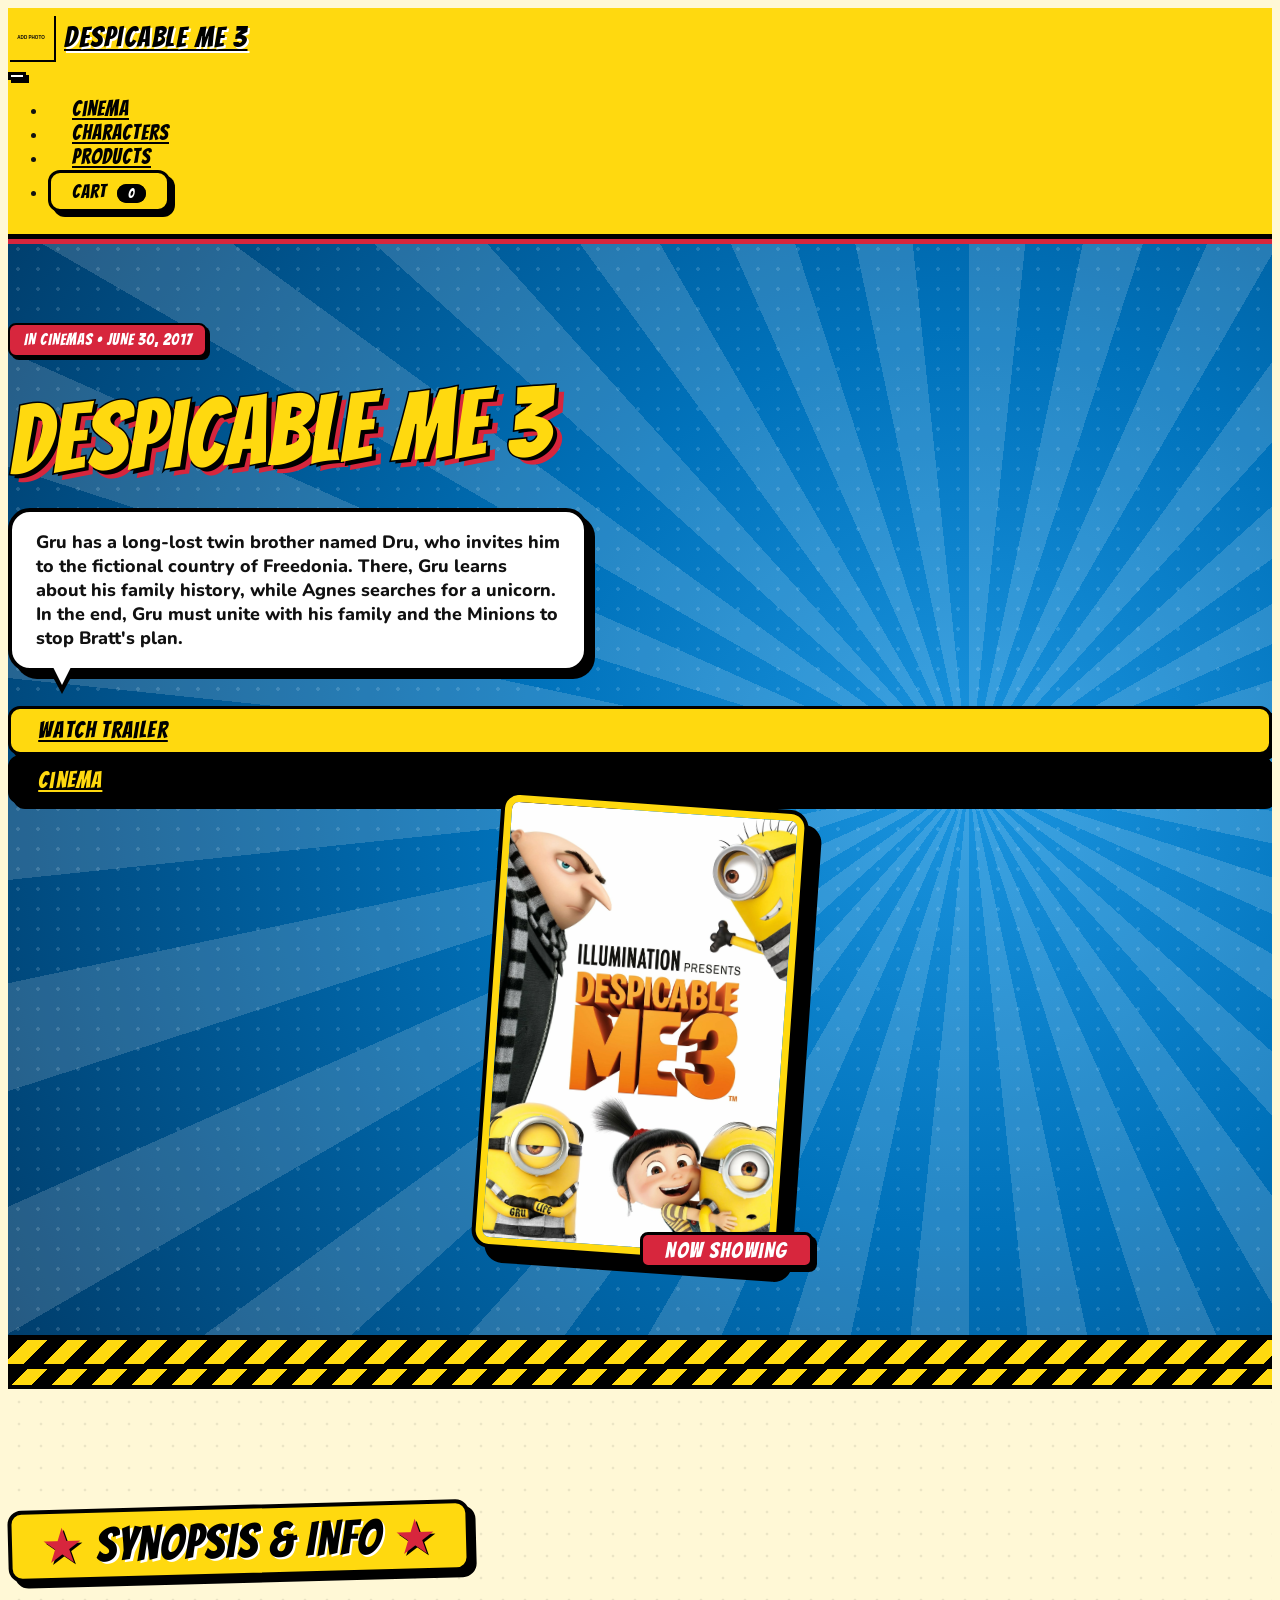
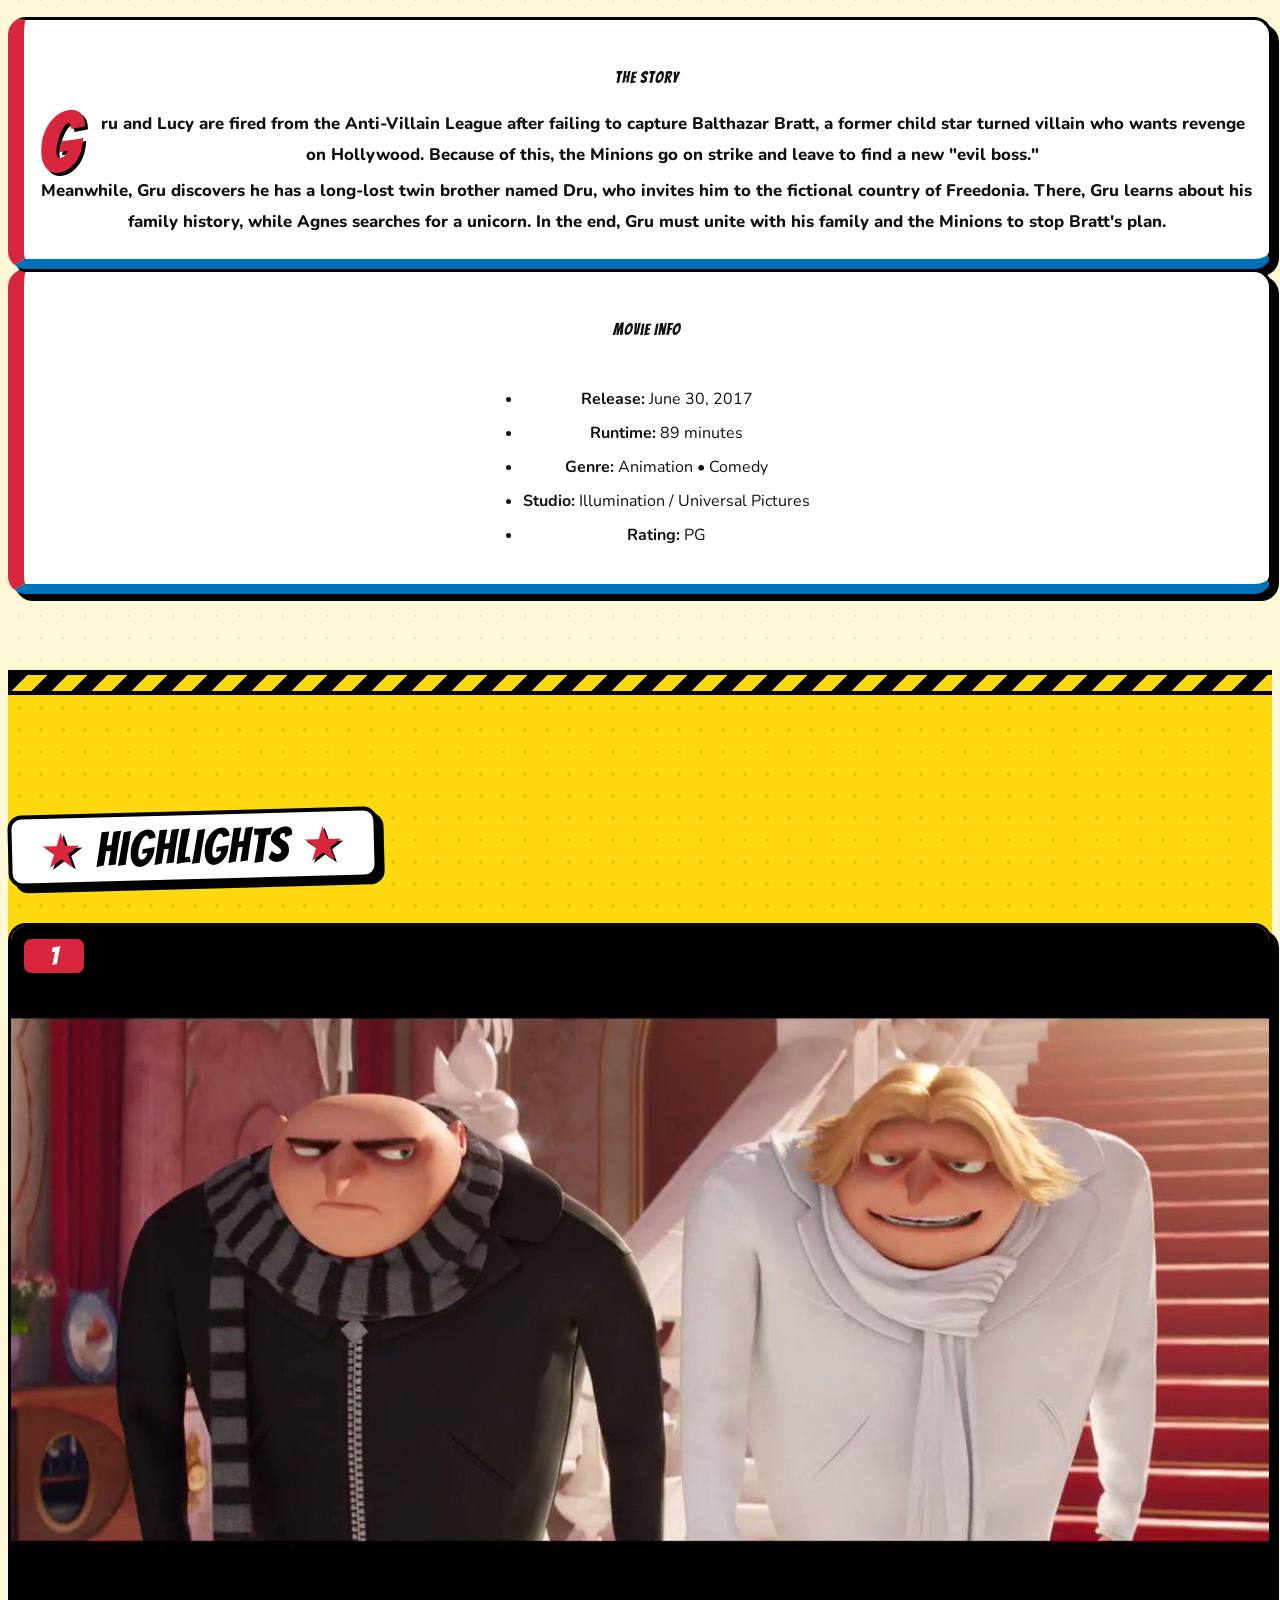
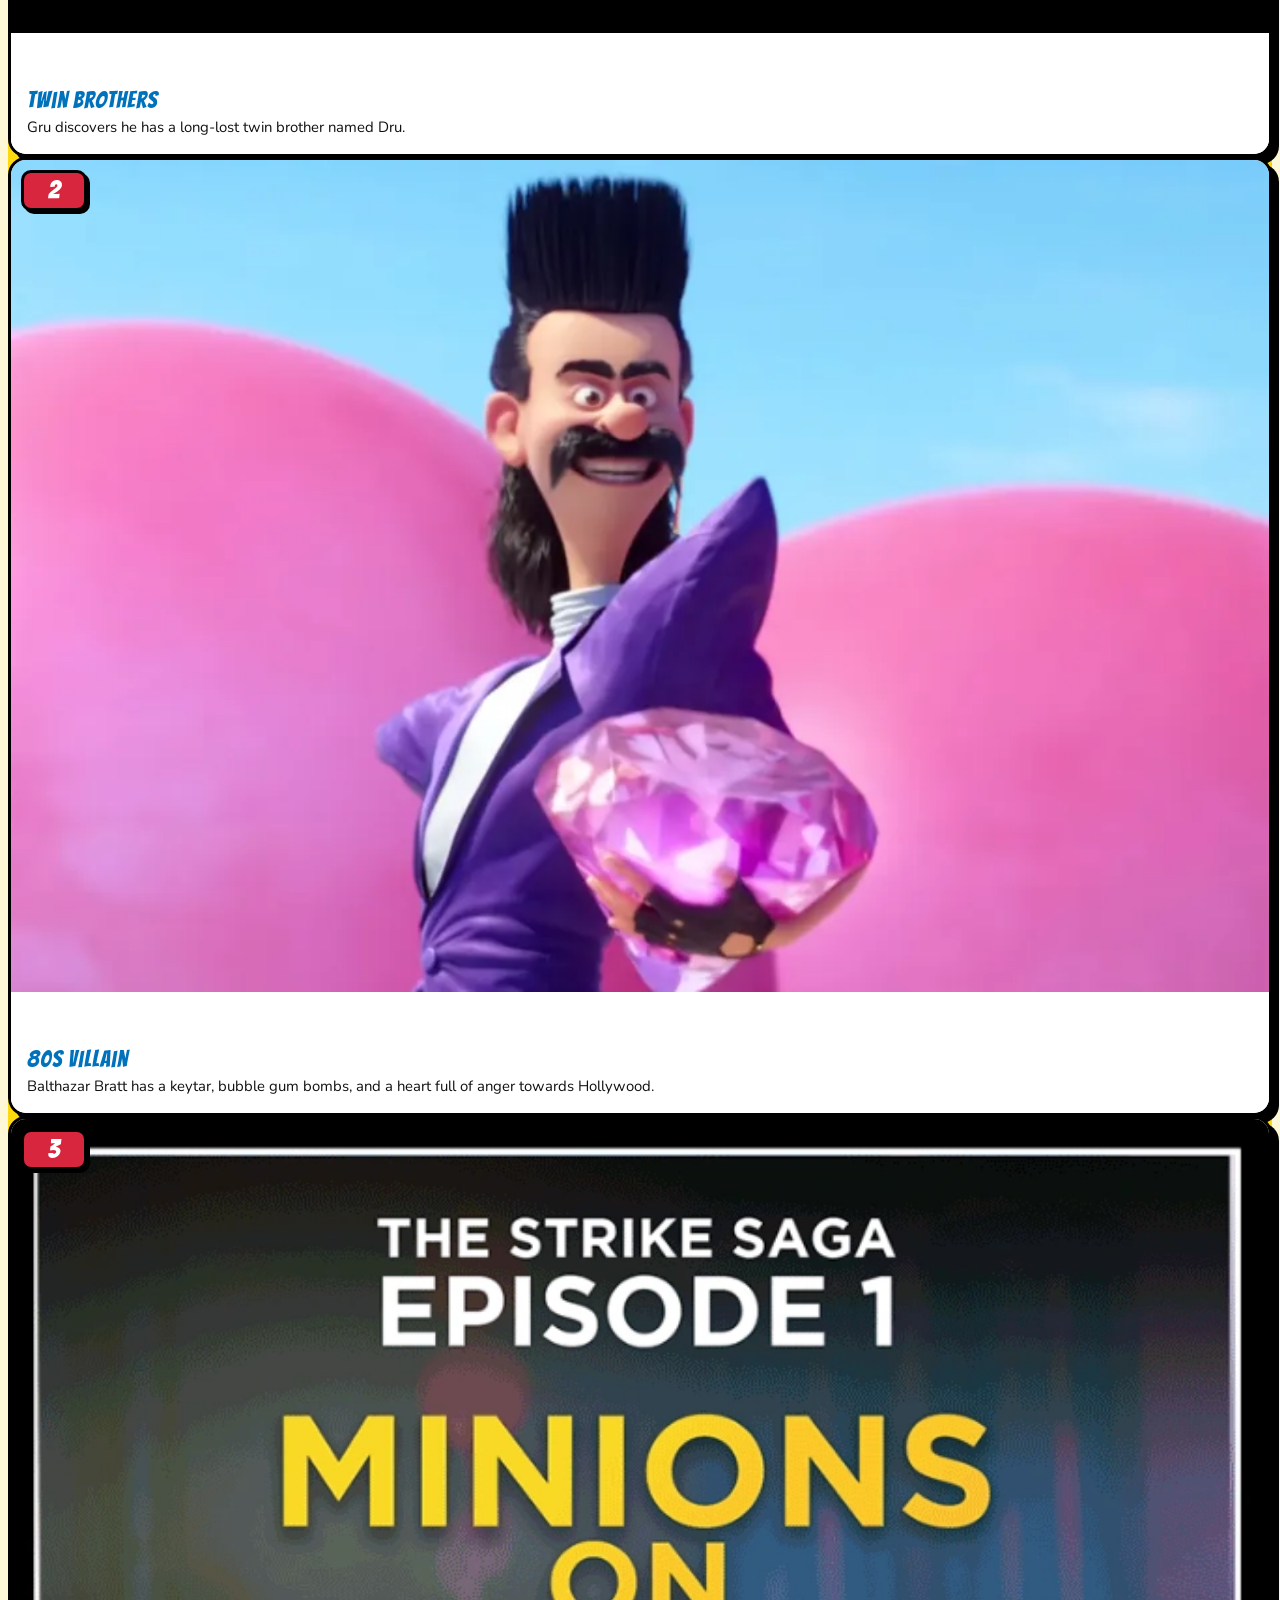
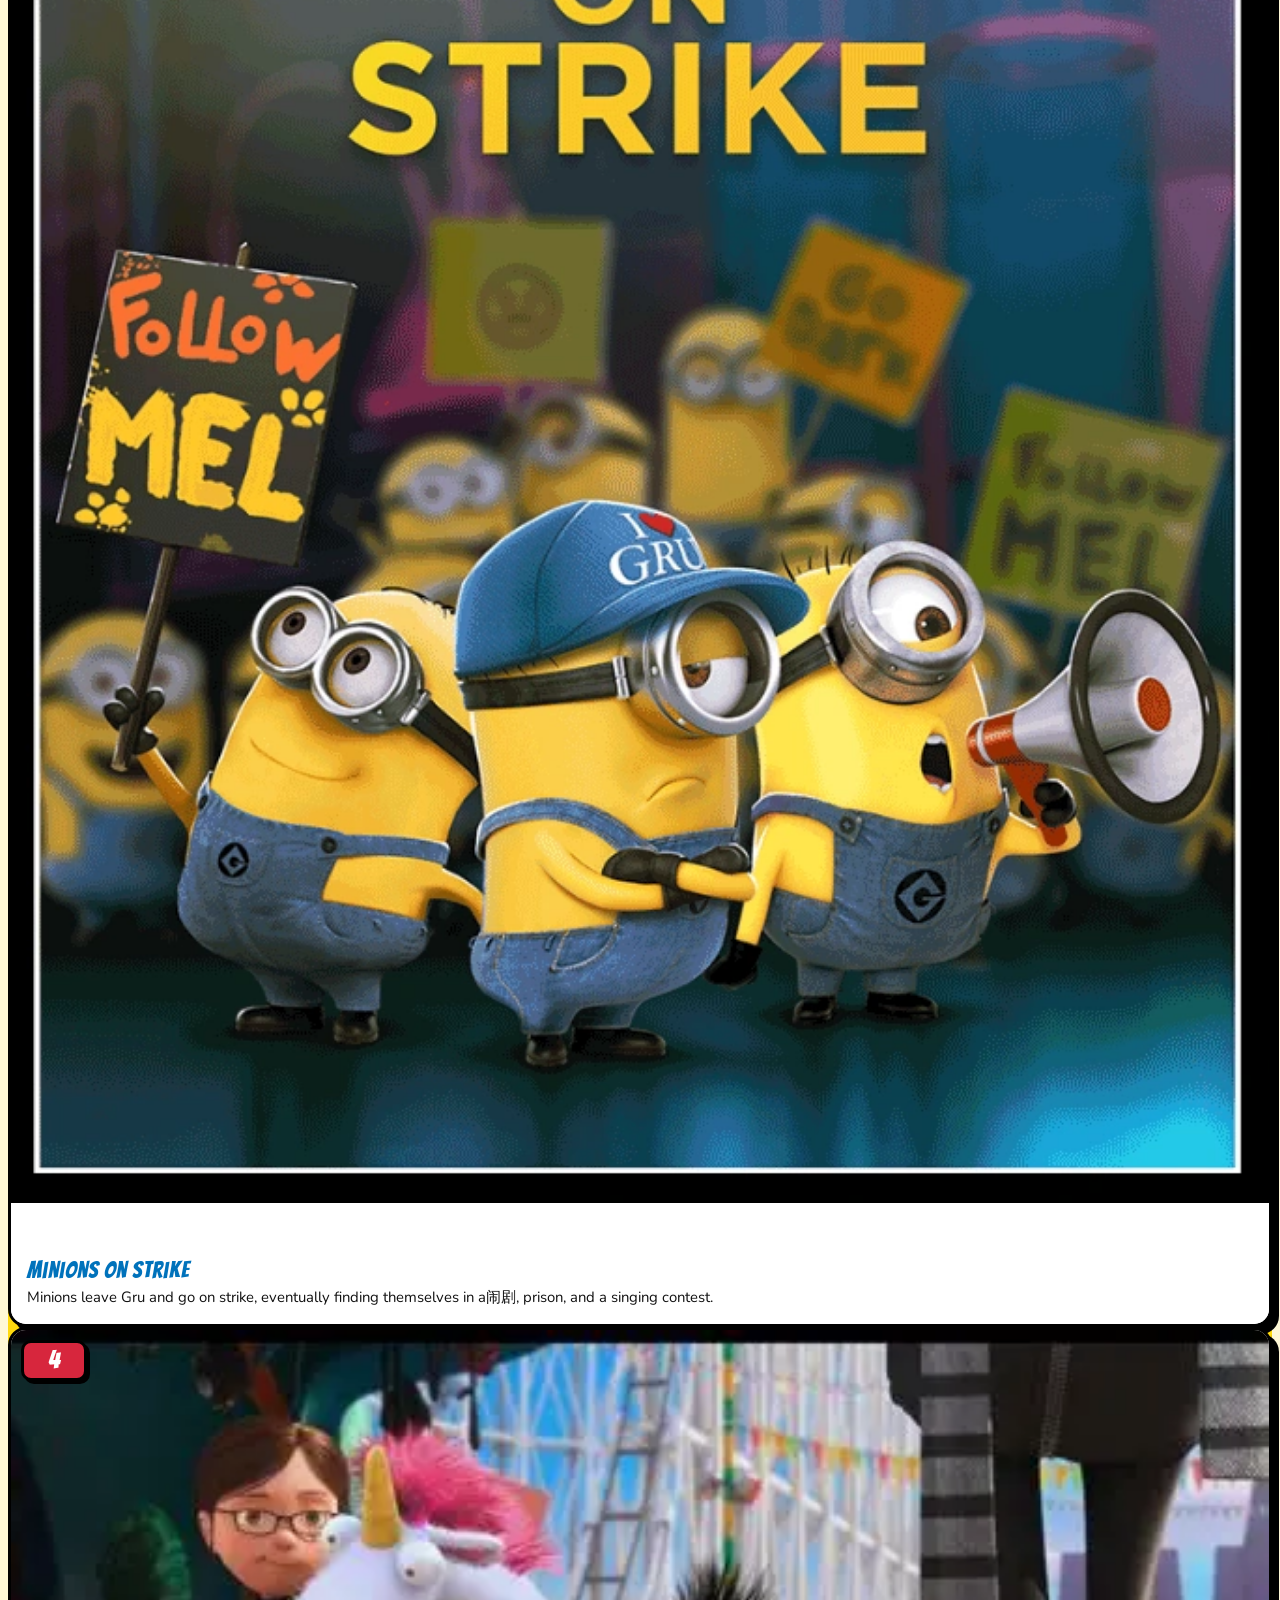
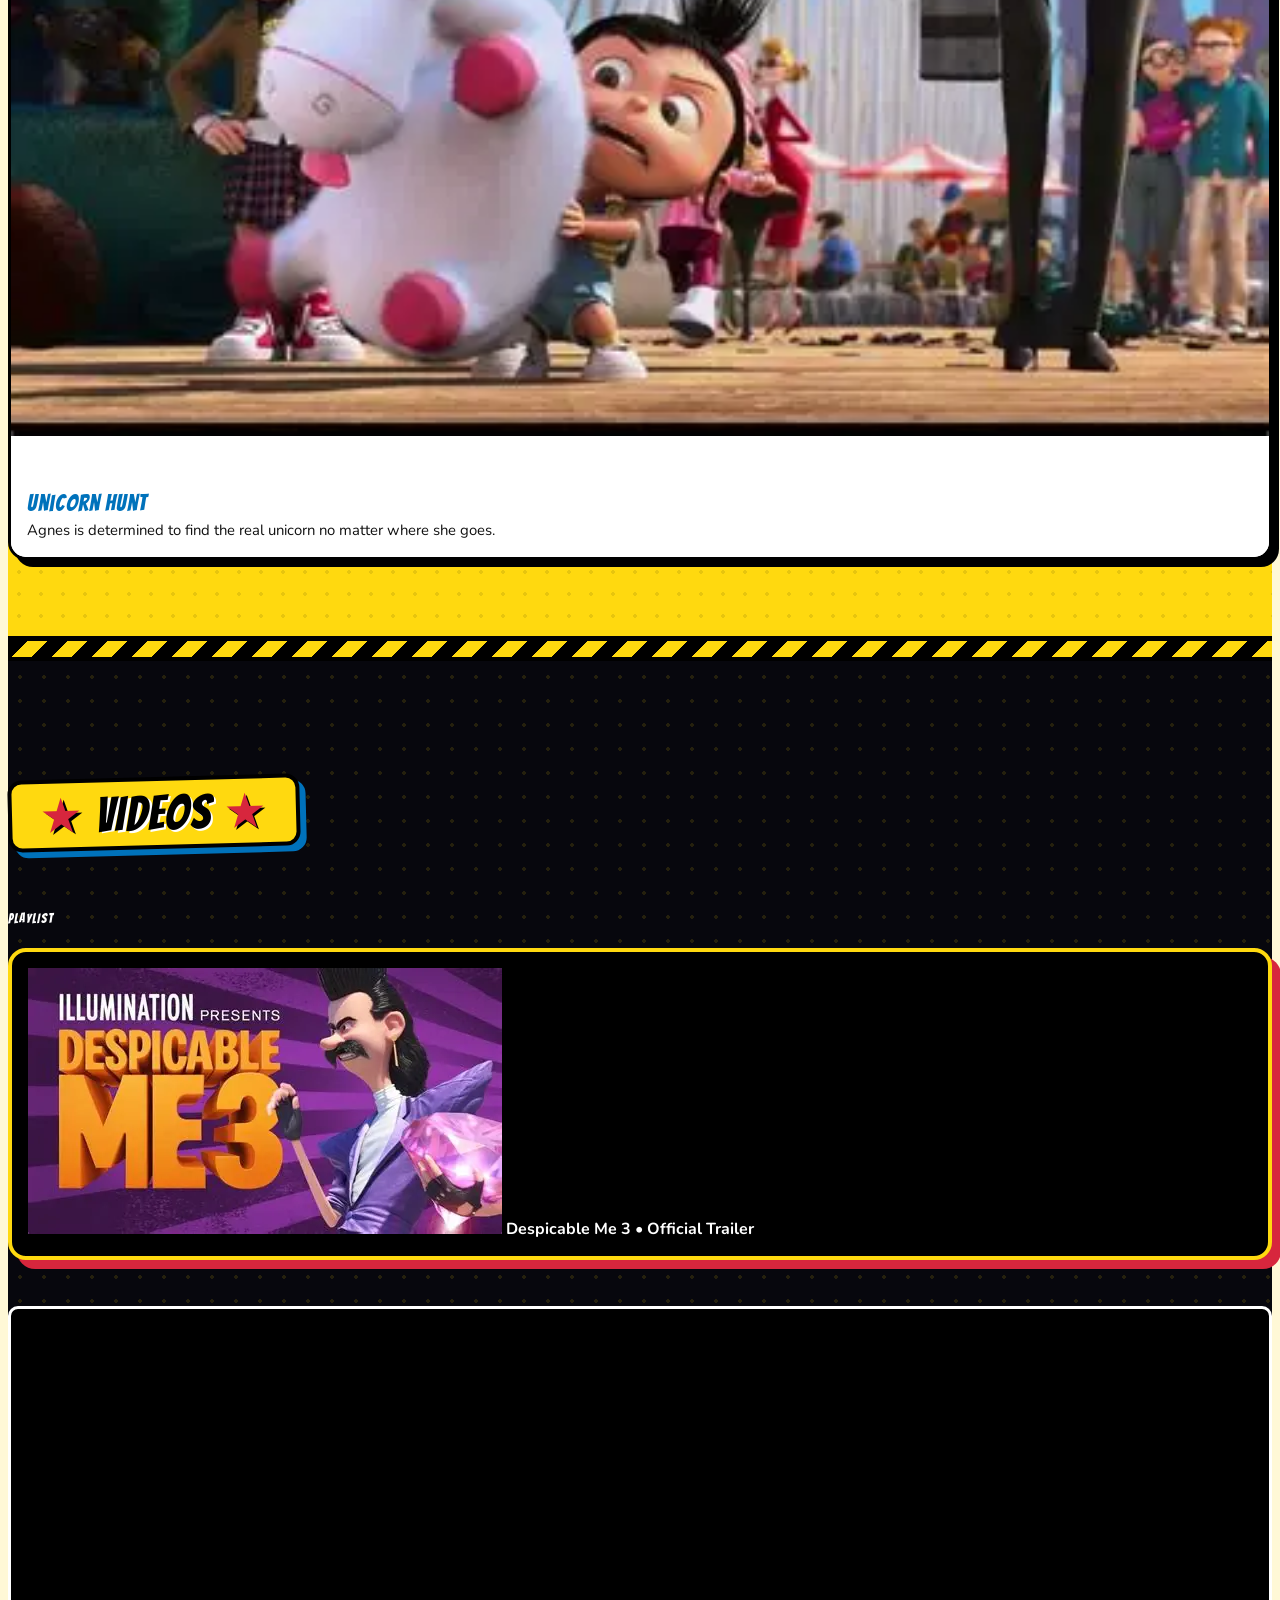
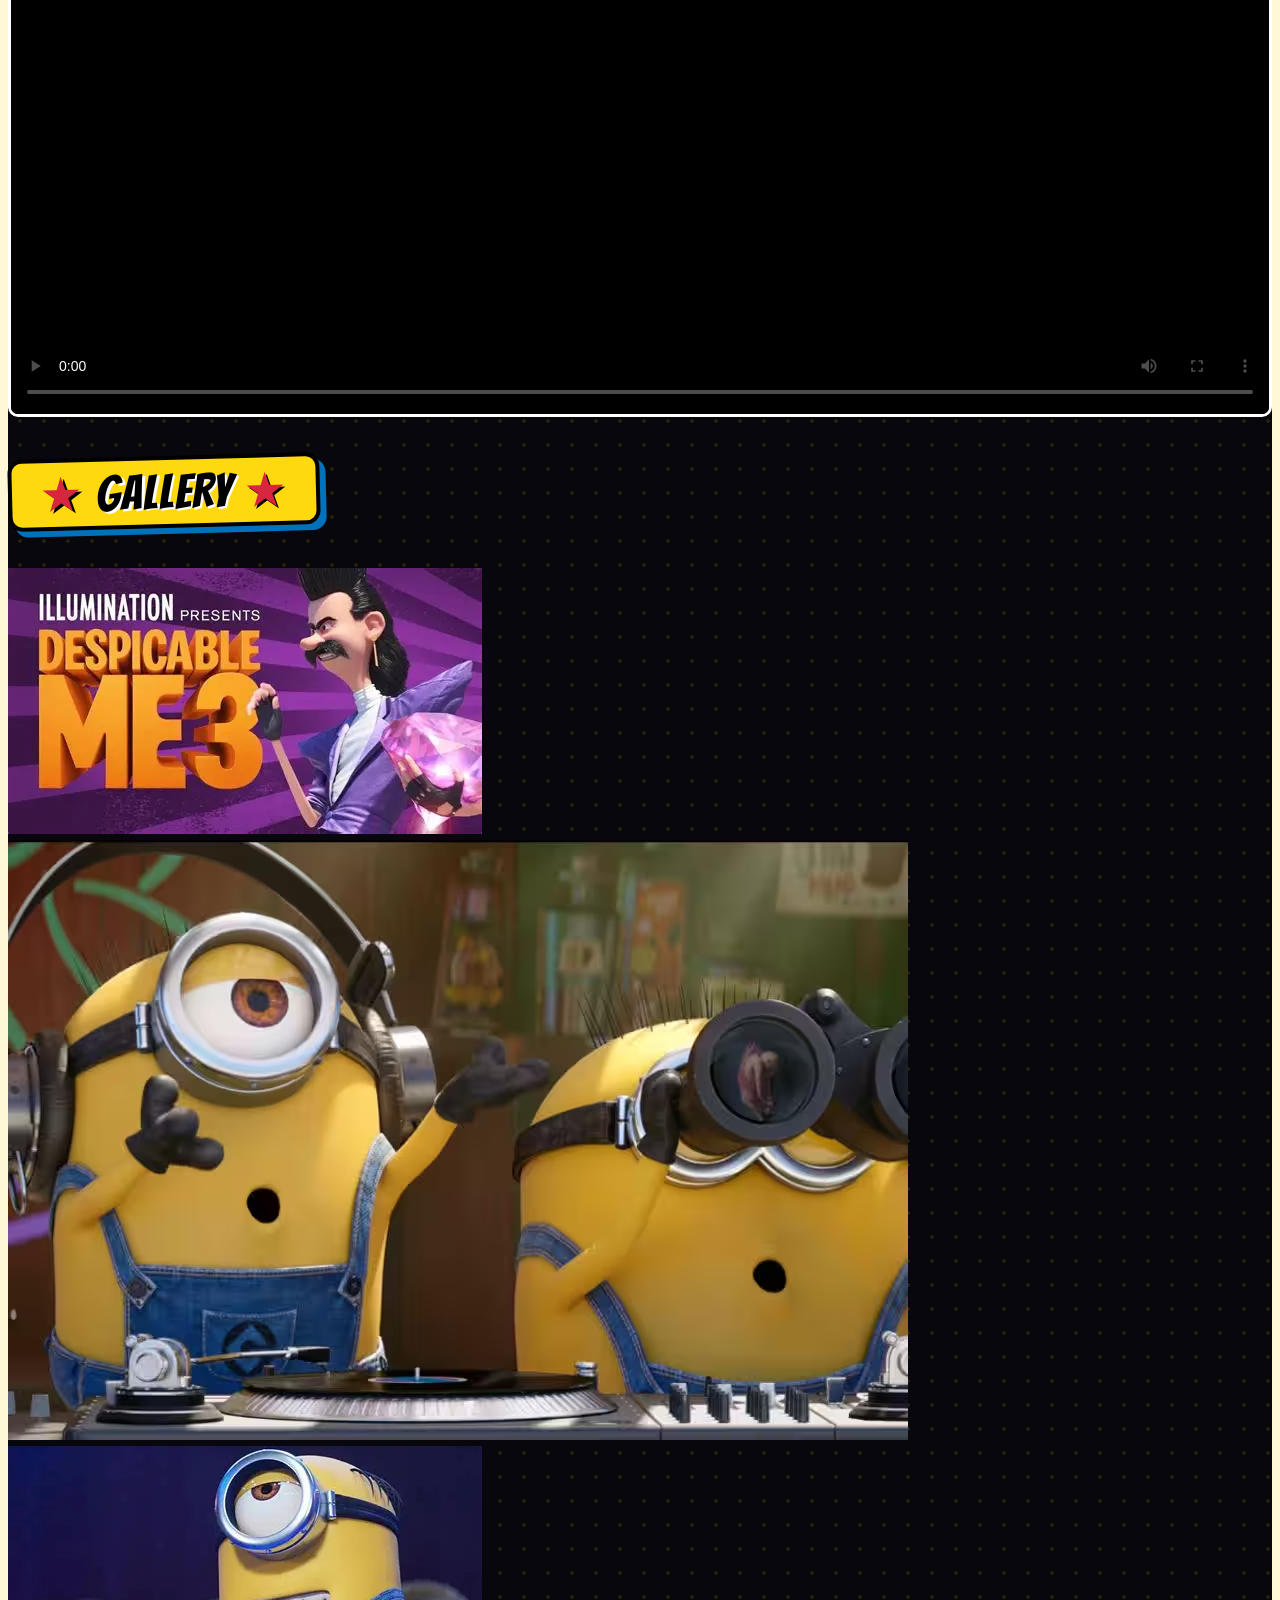
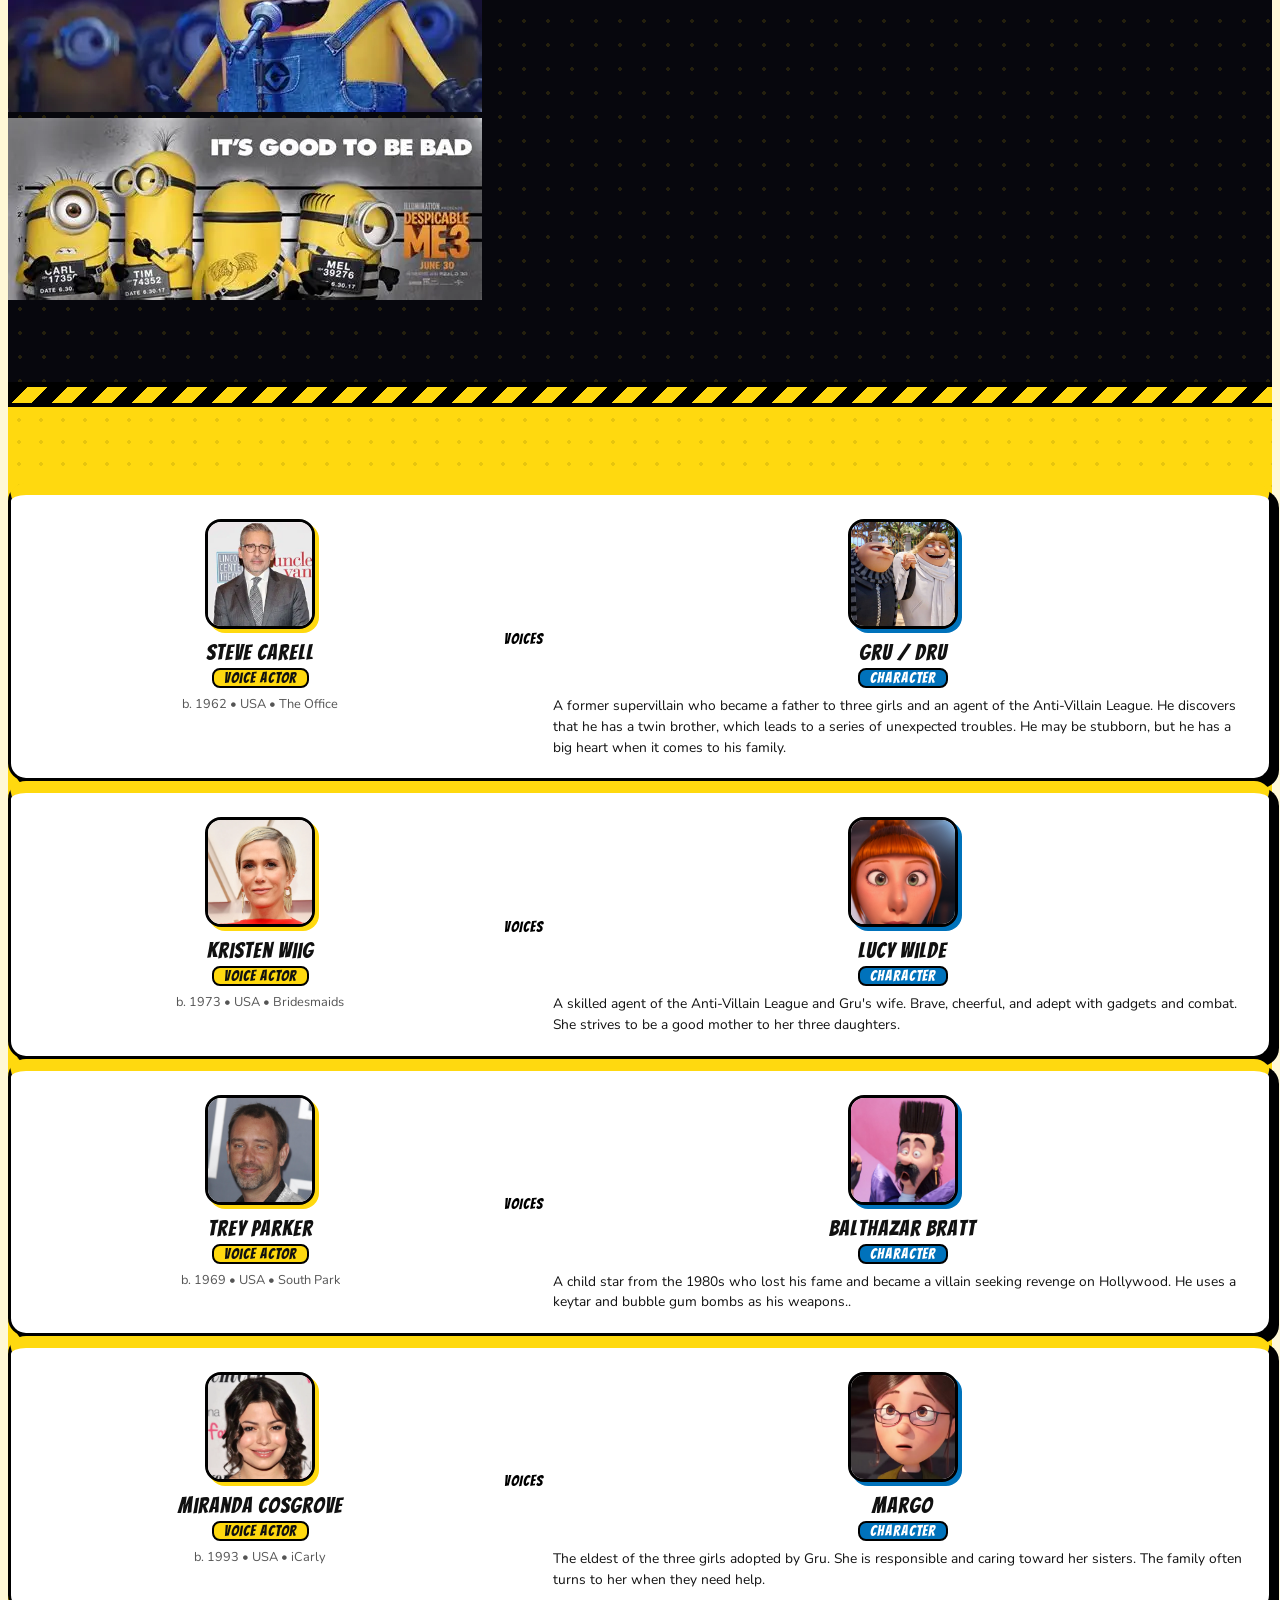
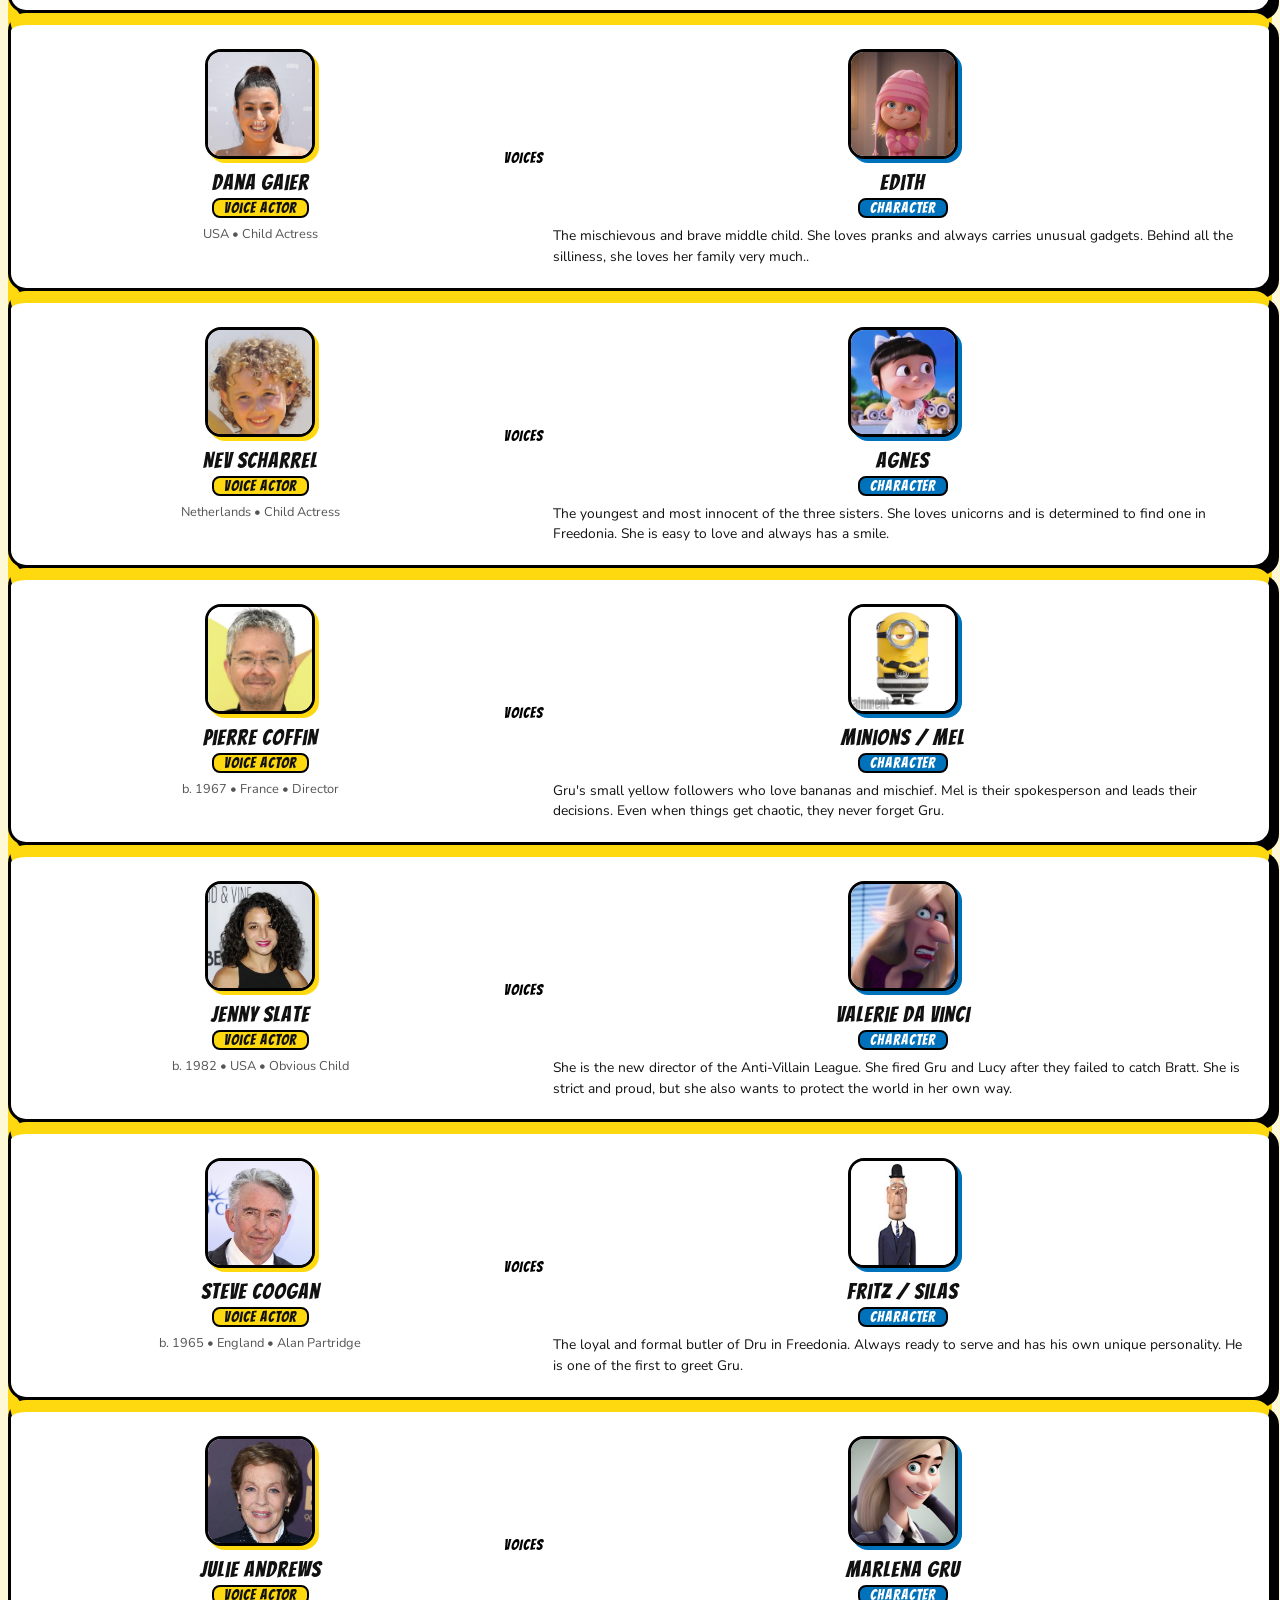
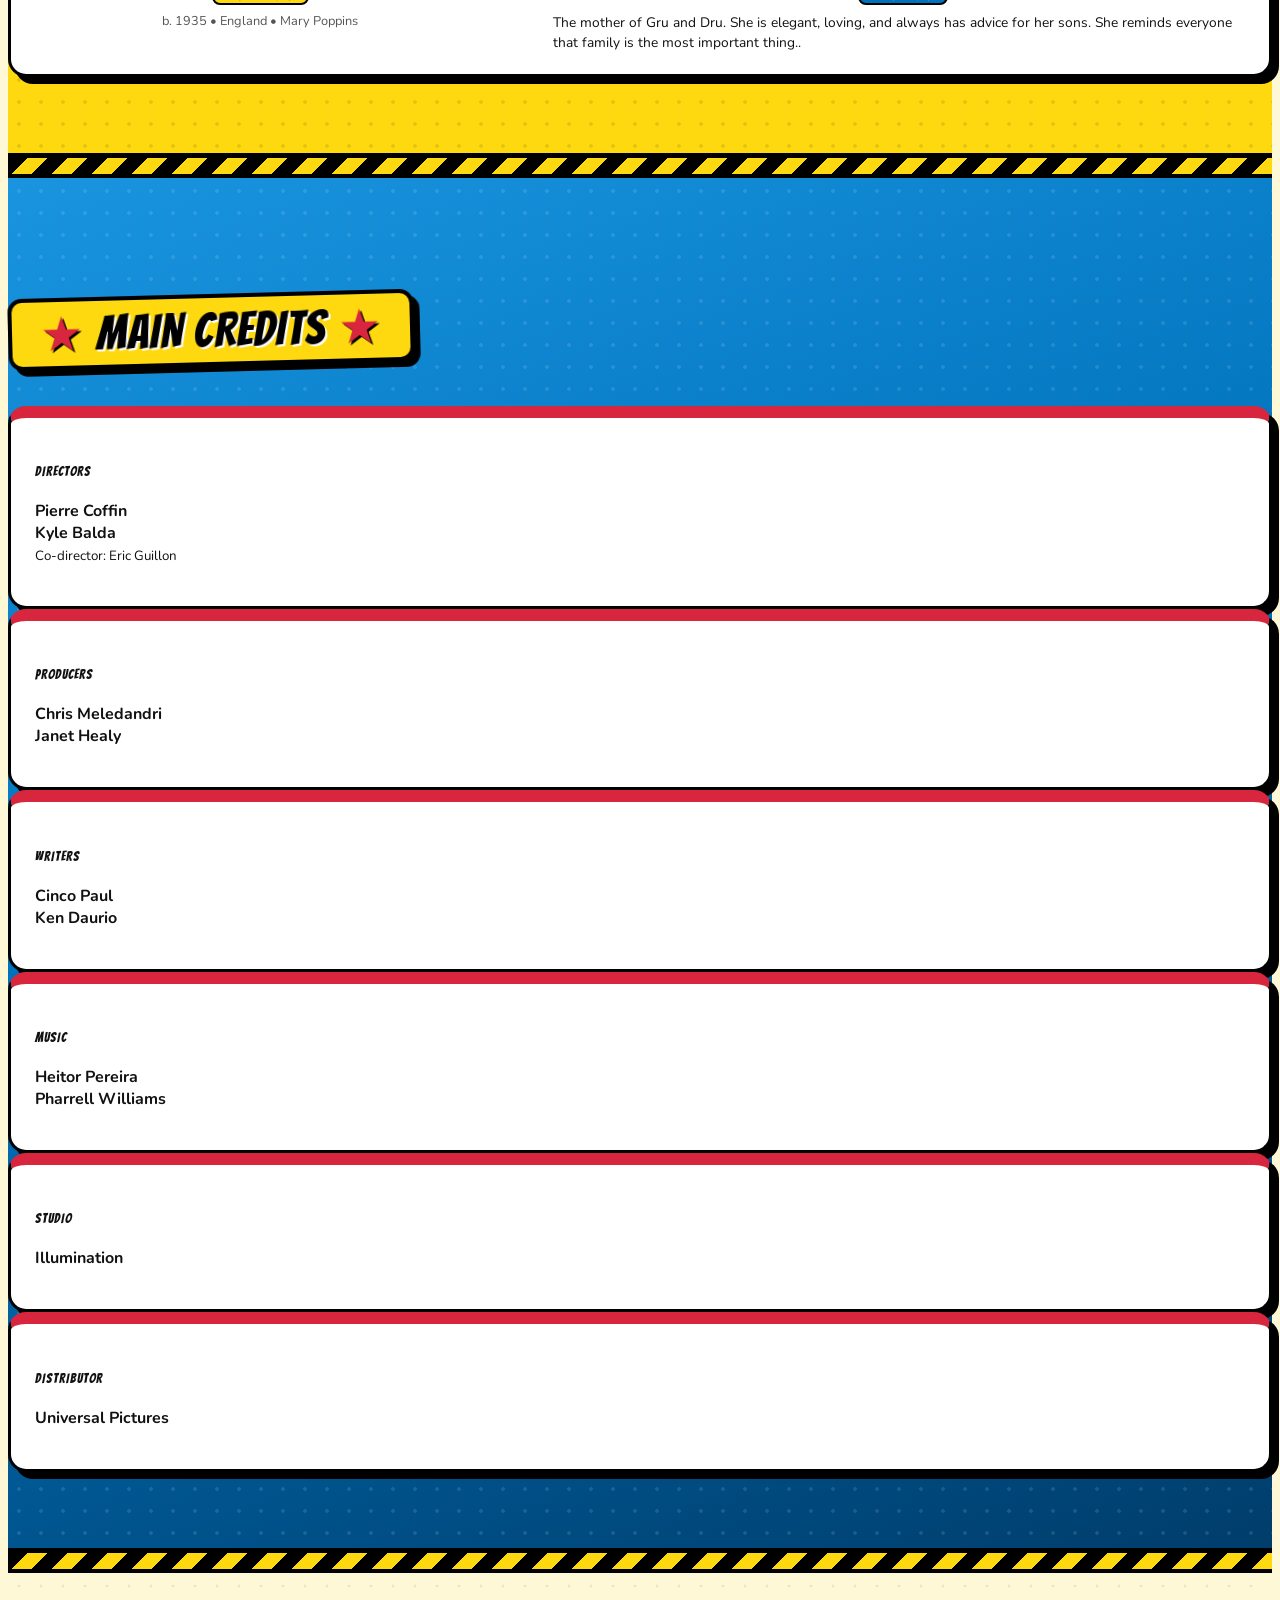
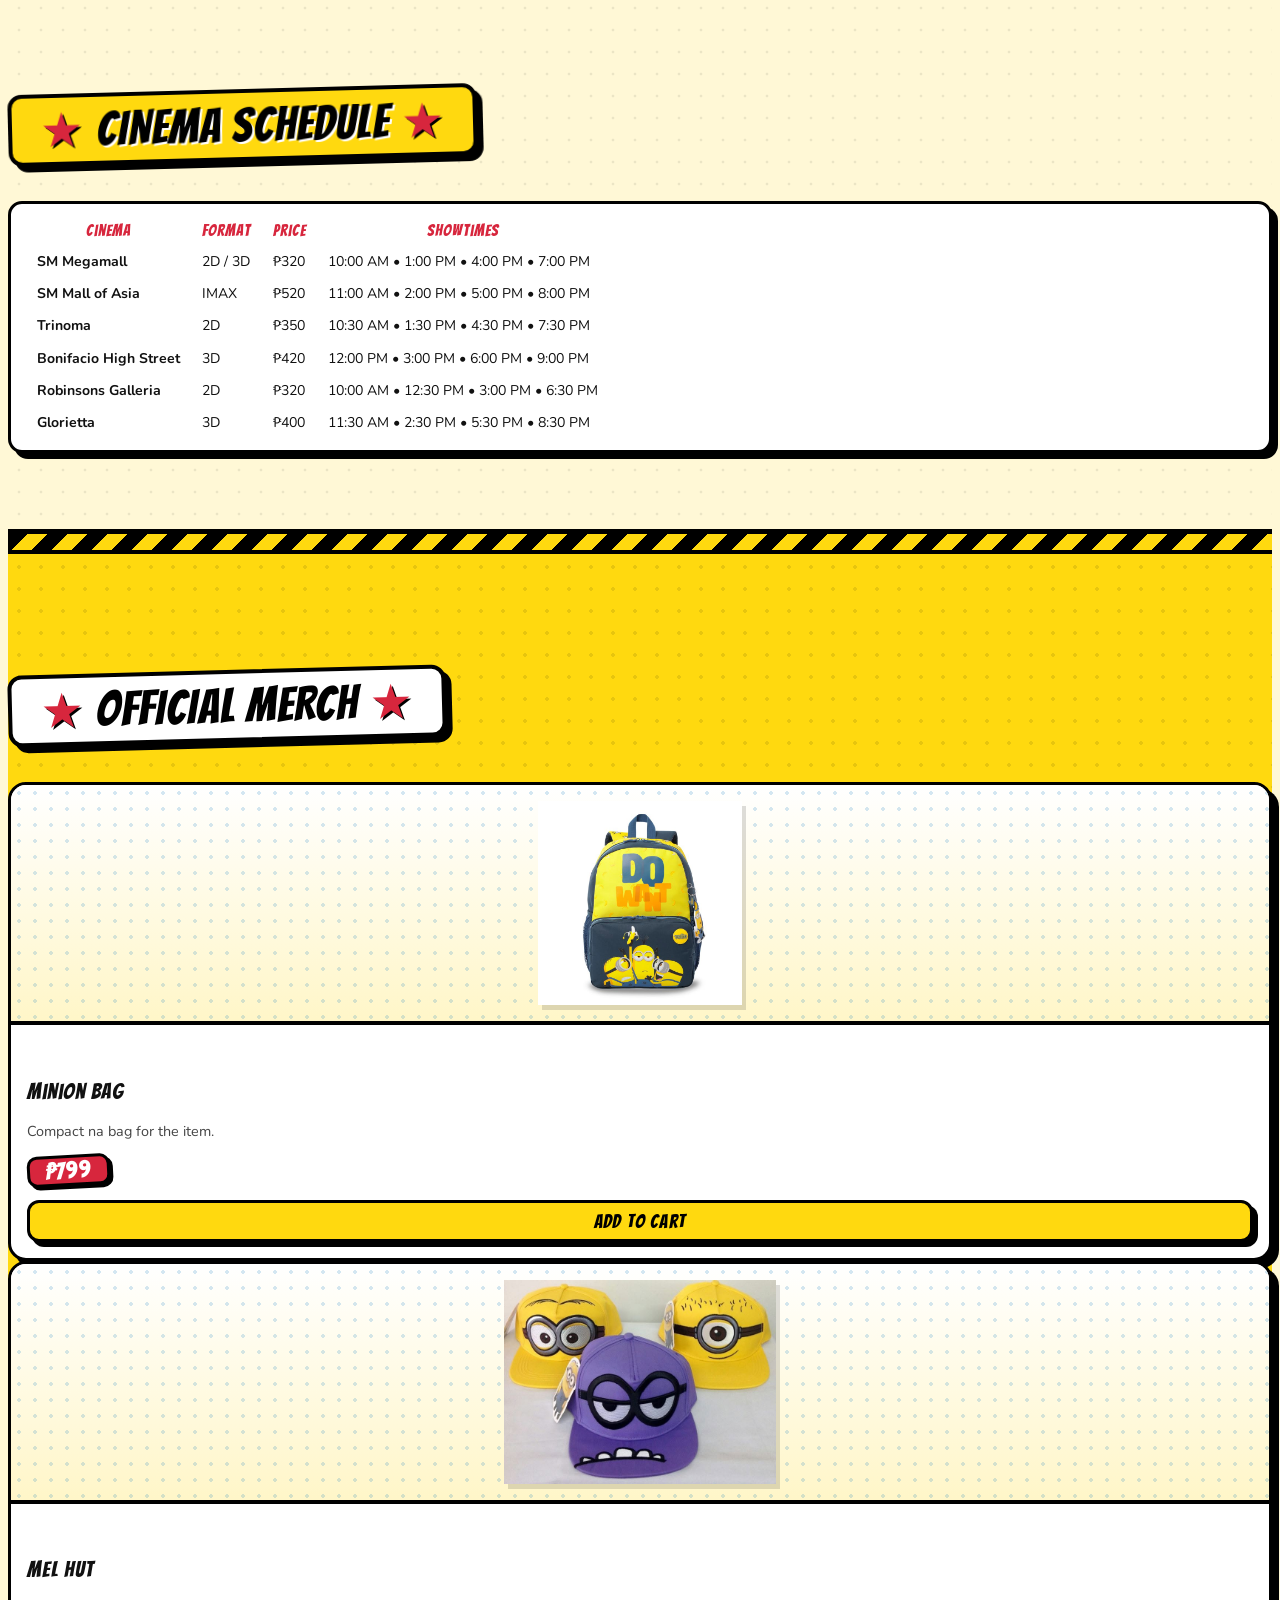
==== index.html @ 166c0d3f "Update index.html" ====
<!DOCTYPE html>
<html lang="en">
<head>
<meta charset="UTF-8">
<meta name="viewport" content="width=device-width, initial-scale=1">
<title>Despicable Me 3 | Official Fan Page</title>
<link rel="stylesheet" href="rsc/css/bootstrap.min.css">
<link rel="stylesheet" href="rsc/css/bootstrap-icons.min.css">
<link href="https://fonts.googleapis.com/css2?family=Bangers&family=Nunito:wght@400;700;800&display=swap" rel="stylesheet">
<link rel="stylesheet" href="rsc/css/style.css">
</head>
<body>

<header id="site-header"></header>

<!-- ================= HERO ================= -->
<section class="hero" id="home">
  <div class="container">
    <div class="row align-items-center g-4">
      <div class="col-md-8">
        <span class="badge bg-danger border border-dark border-2 mb-3 fs-6">IN CINEMAS • JUNE 30, 2017</span>
        <h1>DESPICABLE ME 3</h1>
        <p class="lead">Gru has a long-lost twin brother named Dru, who invites him to the fictional country of Freedonia. There, Gru learns about his family history, while Agnes searches for a unicorn. In the end, Gru must unite with his family and the Minions to stop Bratt's plan.</p>
        <a href="#trailer" class="btn btn-y btn-lg me-2 mb-2"><i class="bi bi-play-fill"></i> Watch Trailer</a>
        <a href="#cinema" class="btn btn-dark btn-lg mb-2"><i class="bi bi-geo-alt-fill"></i> Cinema</a>
      </div>
      <div class="col-md-4 text-center">
        <img class="poster" src="media/img/logo.jpg" alt="Despicable Me 3 Poster">
      </div>
    </div>
  </div>
</section>

<!-- ================= SYNOPSIS & INFO ================= -->
<section class="sec sec-light" id="synopsis">
  <div class="container">
    <h2 class="ttl text-center">SYNOPSIS & INFO</h2>
    <div class="row g-4" id="info">
      <div class="col-lg-7">
        <div class="pop p-4 h-100">
          <h4 class="mb-3">The Story</h4>
          <p>Gru and Lucy are fired from the Anti-Villain League after failing to capture Balthazar Bratt, a former child star turned villain who wants revenge on Hollywood. Because of this, the Minions go on strike and leave to find a new "evil boss."</p>
          <p>Meanwhile, Gru discovers he has a long-lost twin brother named Dru, who invites him to the fictional country of Freedonia. There, Gru learns about his family history, while Agnes searches for a unicorn. In the end, Gru must unite with his family and the Minions to stop Bratt's plan.</p>
        </div>
      </div>
      <div class="col-lg-5">
        <div class="pop p-4 h-100">
          <h4 class="mb-3">Movie Info</h4>
          <ul class="list-unstyled mb-0">
            <li class="mb-2"><i class="bi bi-calendar-event-fill text-danger"></i> <b>Release:</b> June 30, 2017</li>
            <li class="mb-2"><i class="bi bi-clock-fill text-danger"></i> <b>Runtime:</b> 89 minutes</li>
            <li class="mb-2"><i class="bi bi-film text-danger"></i> <b>Genre:</b> Animation • Comedy</li>
            <li class="mb-2"><i class="bi bi-building text-danger"></i> <b>Studio:</b> Illumination / Universal Pictures</li>
            <li><i class="bi bi-shield-check text-danger"></i> <b>Rating:</b> PG</li>
          </ul>
        </div>
      </div>
    </div>
  </div>
</section>

<!-- ================= HIGHLIGHTS ================= -->
<section class="sec sec-yellow" id="highlights">
  <div class="container">
    <h2 class="ttl text-center">HIGHLIGHTS</h2>
    <div class="row row-cols-1 row-cols-sm-2 row-cols-lg-4 g-4">
      <div class="col"><div class="pop hl hp h-100">
        <img src="media/img/Twin.jpg" alt="Twin Brothers">
        <div class="hb"><h5>Twin Brothers</h5><p>Gru discovers he has a long-lost twin brother named Dru.</p></div>
      </div></div>
      <div class="col"><div class="pop hl hp h-100">
        <img src="media/img/Vilian.webp" alt="80s Villain">
        <div class="hb"><h5>80s Villain</h5><p>Balthazar Bratt has a keytar, bubble gum bombs, and a heart full of anger towards Hollywood.</p></div>
      </div></div>
      <div class="col"><div class="pop hl hp h-100">
        <img src="media/img/Strike.webp" alt="Minions on Strike">
        <div class="hb"><h5>Minions on Strike</h5><p>Minions leave Gru and go on strike, eventually finding themselves in a闹剧, prison, and a singing contest.</p></div>
      </div></div>
      <div class="col"><div class="pop hl hp h-100">
        <img src="media/img/unicorn.webp" alt="Unicorn Hunt">
        <div class="hb"><h5>Unicorn Hunt</h5><p>Agnes is determined to find the real unicorn no matter where she goes.</p></div>
      </div></div>
    </div>
  </div>
</section>

<!-- ================= VIDEOS & GALLERY ================= -->
<section class="sec sec-dark" id="trailer">
  <div class="container">
    <h2 class="ttl text-center">VIDEOS</h2>
    <div class="row g-4 mb-5">
      <div class="col-lg-4">
        <h5 class="text-warning mb-3">PLAYLIST</h5>
        <div class="vitem">
          <img src="media/img/gallery1.webp" alt="Trailer">
          <b>Despicable Me 3 • Official Trailer</b>
        </div>
      </div>
      <div class="col-lg-8">
        <video id="dmVid" class="vplayer" controls preload="metadata" playsinline poster="media/img/poster.jpg">
          <source src="media/videos/trailer.mp4" type="video/mp4">
        </source>
        <p id="dmMsg" class="text-warning fw-bold mt-2 mb-0"></p>
        <a href="media/videos/trailer.mp4" target="_blank" class="btn btn-y mt-2"><i class="bi bi-box-arrow-up-right"></i> Open video sa bagong tab</a>
      </div>
    </div>
</div>
    </div>

    <h2 class="ttl text-center">GALLERY</h2>
    <div class="row g-4 gal">
      <div class="col-12 col-md-6"><a href="media/img/gallery1.webp" target="_blank"><img src="media/img/gallery1.webp" alt="Gallery 1"></a></div>
      <div class="col-12 col-md-6"><a href="media/img/gallery2.webp" target="_blank"><img src="media/img/gallery2.webp" alt="Gallery 2"></a></div>
      <div class="col-12 col-md-6"><a href="media/img/gallery3.webp" target="_blank"><img src="media/img/gallery3.webp" alt="Gallery 3"></a></div>
      <div class="col-12 col-md-6"><a href="media/img/gallery4.webp" target="_blank"><img src="media/img/galerry4.webp" alt="Gallery 4"></a></div>
    </div>
  </div>
</section>

<!-- ================= VOICE ARTISTS (Actor → Character) ================= -->
<section class="sec sec-yellow" id="cast">
 <div class="row g-4">

  <div class="col-12 col-lg-6"><div class="pop vc h-100">
    <div class="vside"><img src="media/img/carell.webp" alt="Steve Carell"><h5>Steve Carell</h5><span>Voice Actor</span><small>b. 1962 • USA • The Office</small></div>
    <div class="varrow"><i class="bi bi-arrow-right-circle-fill"></i><b>VOICES</b></div>
    <div class="vside chr"><img src="media/img/gru_dru.jpg" alt="Gru"><h5>Gru / Dru</h5><span>Character</span>
      <p class="vdesc">A former supervillain who became a father to three girls and an agent of the Anti-Villain League. He discovers that he has a twin brother, which leads to a series of unexpected troubles. 
        He may be stubborn, but he has a big heart when it comes to his family.</p></div>
  </div></div>

  <div class="col-12 col-lg-6"><div class="pop vc h-100">
    <div class="vside"><img src="media/img/wiig.webp" alt="Kristen Wiig"><h5>Kristen Wiig</h5><span>Voice Actor</span><small>b. 1973 • USA • Bridesmaids</small></div>
    <div class="varrow"><i class="bi bi-arrow-right-circle-fill"></i><b>VOICES</b></div>
    <div class="vside chr"><img src="media/img/lucy.jpg" alt="Lucy Wilde"><h5>Lucy Wilde</h5><span>Character</span>
      <p class="vdesc">A skilled agent of the Anti-Villain League and Gru's wife. Brave, cheerful, and adept with gadgets and combat. She strives to be a good mother to her three daughters.</p></div>
  </div></div>

  <div class="col-12 col-lg-6"><div class="pop vc h-100">
    <div class="vside"><img src="media/img/parker.avif" alt="Trey Parker"><h5>Trey Parker</h5><span>Voice Actor</span><small>b. 1969 • USA • South Park</small></div>
    <div class="varrow"><i class="bi bi-arrow-right-circle-fill"></i><b>VOICES</b></div>
    <div class="vside chr"><img src="media/img/brat.avif" alt="Balthazar Bratt"><h5>Balthazar Bratt</h5><span>Character</span>
      <p class="vdesc">A child star from the 1980s who lost his fame and became a villain seeking revenge on Hollywood. He uses a keytar and bubble gum bombs as his weapons..</p></div>
  </div></div>

  <div class="col-12 col-lg-6"><div class="pop vc h-100">
    <div class="vside"><img src="media/img/miranda.webp" alt="Miranda Cosgrove"><h5>Miranda Cosgrove</h5><span>Voice Actor</span><small>b. 1993 • USA • iCarly</small></div>
    <div class="varrow"><i class="bi bi-arrow-right-circle-fill"></i><b>VOICES</b></div>
    <div class="vside chr"><img src="media/img/margo.avif" alt="Margo"><h5>Margo</h5><span>Character</span>
      <p class="vdesc">The eldest of the three girls adopted by Gru. She is responsible and caring toward her sisters. The family often turns to her when they need help.</p></div>
  </div></div>

  <div class="col-12 col-lg-6"><div class="pop vc h-100">
    <div class="vside"><img src="media/img/dana.jpg" alt="Dana Gaier"><h5>Dana Gaier</h5><span>Voice Actor</span><small>USA • Child Actress</small></div>
    <div class="varrow"><i class="bi bi-arrow-right-circle-fill"></i><b>VOICES</b></div>
    <div class="vside chr"><img src="media/img/edith.webp" alt="Edith"><h5>Edith</h5><span>Character</span>
      <p class="vdesc">The mischievous and brave middle child. She loves pranks and always carries unusual gadgets. Behind all the silliness, she loves her family very much..</p></div>
  </div></div>

  <div class="col-12 col-lg-6"><div class="pop vc h-100">
    <div class="vside"><img src="media/img/scharrel.jpg" alt="Nev Scharrel"><h5>Nev Scharrel</h5><span>Voice Actor</span><small>Netherlands • Child Actress</small></div>
    <div class="varrow"><i class="bi bi-arrow-right-circle-fill"></i><b>VOICES</b></div>
    <div class="vside chr"><img src="media/img/agnes.webp" alt="Agnes"><h5>Agnes</h5><span>Character</span>
      <p class="vdesc">The youngest and most innocent of the three sisters. She loves unicorns and is determined to find one in Freedonia. She is easy to love and always has a smile.</p></div>
  </div></div>

  <div class="col-12 col-lg-6"><div class="pop vc h-100">
    <div class="vside"><img src="media/img/coffin.jpg" alt="Pierre Coffin"><h5>Pierre Coffin</h5><span>Voice Actor</span><small>b. 1967 • France • Director</small></div>
    <div class="varrow"><i class="bi bi-arrow-right-circle-fill"></i><b>VOICES</b></div>
    <div class="vside chr"><img src="media/img/minions.jpg" alt="Minions"><h5>Minions / Mel</h5><span>Character</span>
      <p class="vdesc">Gru's small yellow followers who love bananas and mischief. Mel is their spokesperson and leads their decisions. Even when things get chaotic, they never forget Gru.</p></div>
  </div></div>

  <div class="col-12 col-lg-6"><div class="pop vc h-100">
    <div class="vside"><img src="media/img/slate.webp" alt="Jenny Slate"><h5>Jenny Slate</h5><span>Voice Actor</span><small>b. 1982 • USA • Obvious Child</small></div>
    <div class="varrow"><i class="bi bi-arrow-right-circle-fill"></i><b>VOICES</b></div>
    <div class="vside chr"><img src="media/img/valirie.webp" alt="Valerie Da Vinci"><h5>Valerie Da Vinci</h5><span>Character</span>
      <p class="vdesc">She is the new director of the Anti-Villain League. She fired Gru and Lucy after they failed to catch Bratt. She is strict and proud, but she also wants to protect the world in her own way.</p></div>
  </div></div>

  <div class="col-12 col-lg-6"><div class="pop vc h-100">
    <div class="vside"><img src="media/img/coogan.avif" alt="Steve Coogan"><h5>Steve Coogan</h5><span>Voice Actor</span><small>b. 1965 • England • Alan Partridge</small></div>
    <div class="varrow"><i class="bi bi-arrow-right-circle-fill"></i><b>VOICES</b></div>
    <div class="vside chr"><img src="media/img/Fritz_150w.webp" alt="Fritz"><h5>Fritz / Silas</h5><span>Character</span>
      <p class="vdesc">The loyal and formal butler of Dru in Freedonia. Always ready to serve and has his own unique personality. He is one of the first to greet Gru.</p></div>
  </div></div>

  <div class="col-12 col-lg-6"><div class="pop vc h-100">
    <div class="vside"><img src="media/img/julie.webp" alt="Julie Andrews"><h5>Julie Andrews</h5><span>Voice Actor</span><small>b. 1935 • England • Mary Poppins</small></div>
    <div class="varrow"><i class="bi bi-arrow-right-circle-fill"></i><b>VOICES</b></div>
    <div class="vside chr"><img src="media/img/marlena.png" alt="Marlena Gru"><h5>Marlena Gru</h5><span>Character</span>
      <p class="vdesc">The mother of Gru and Dru. She is elegant, loving, and always has advice for her sons. She reminds everyone that family is the most important thing..</p></div>
  </div></div>

</div>
    </div>
  </div>
</section>

<!-- ================= MAIN CREDITS ================= -->
<section class="sec sec-blue" id="credits">
  <div class="container">
    <h2 class="ttl text-center">MAIN CREDITS</h2>
    <div class="row row-cols-1 row-cols-md-2 row-cols-lg-3 g-4">
      <div class="col"><div class="pop p-4 h-100 text-center"><h5 class="text-danger">DIRECTORS</h5><p class="mb-0"><b>Pierre Coffin</b><br><b>Kyle Balda</b><br><small>Co-director: Eric Guillon</small></p></div></div>
      <div class="col"><div class="pop p-4 h-100 text-center"><h5 class="text-danger">PRODUCERS</h5><p class="mb-0"><b>Chris Meledandri</b><br><b>Janet Healy</b></p></div></div>
      <div class="col"><div class="pop p-4 h-100 text-center"><h5 class="text-danger">WRITERS</h5><p class="mb-0"><b>Cinco Paul</b><br><b>Ken Daurio</b></p></div></div>
      <div class="col"><div class="pop p-4 h-100 text-center"><h5 class="text-danger">MUSIC</h5><p class="mb-0"><b>Heitor Pereira</b><br><b>Pharrell Williams</b></p></div></div>
      <div class="col"><div class="pop p-4 h-100 text-center"><h5 class="text-danger">STUDIO</h5><p class="mb-0"><b>Illumination</b></p></div></div>
      <div class="col"><div class="pop p-4 h-100 text-center"><h5 class="text-danger">DISTRIBUTOR</h5><p class="mb-0"><b>Universal Pictures</b></p></div></div>
    </div>
  </div>
</section>

<!-- ================= CINEMA ================= -->
<section class="sec sec-light" id="cinema">
  <div class="container">
    <h2 class="ttl text-center">CINEMA SCHEDULE</h2>
    <div class="pop p-3">
      <div class="table-responsive">
        <table class="table align-middle mb-0">
          <thead><tr><th>Cinema</th><th>Format</th><th>Price</th><th>Showtimes</th></tr></thead>
          <tbody>
            <tr><td><b>SM Megamall</b></td><td>2D / 3D</td><td>₱320</td><td>10:00 AM • 1:00 PM • 4:00 PM • 7:00 PM</td></tr>
            <tr><td><b>SM Mall of Asia</b></td><td>IMAX</td><td>₱520</td><td>11:00 AM • 2:00 PM • 5:00 PM • 8:00 PM</td></tr>
            <tr><td><b>Trinoma</b></td><td>2D</td><td>₱350</td><td>10:30 AM • 1:30 PM • 4:30 PM • 7:30 PM</td></tr>
            <tr><td><b>Bonifacio High Street</b></td><td>3D</td><td>₱420</td><td>12:00 PM • 3:00 PM • 6:00 PM • 9:00 PM</td></tr>
            <tr><td><b>Robinsons Galleria</b></td><td>2D</td><td>₱320</td><td>10:00 AM • 12:30 PM • 3:00 PM • 6:30 PM</td></tr>
            <tr><td><b>Glorietta</b></td><td>3D</td><td>₱400</td><td>11:30 AM • 2:30 PM • 5:30 PM • 8:30 PM</td></tr>
          </tbody>
        </table>
      </div>
      <small class="d-block mt-2"></small>
    </div>
  </div>
</section>

<!-- ================= MERCH ================= -->
<section class="sec sec-yellow" id="merch">
  <div class="container">
    <h2 class="ttl text-center">OFFICIAL MERCH</h2>
    <div class="row row-cols-1 row-cols-sm-2 row-cols-lg-4 g-4">

      <div class="col"><div class="pop pcard h-100"><div class="pimg"><img src="media/img/P1.jpg" alt=""></div><div class="pb"><h5>minion bag</h5><p>Compact na bag for the item.</p><b class="price">₱799</b><button class="btn btn-y add w-100" data-price="799">Add To Cart</button></div></div></div>
      <div class="col"><div class="pop pcard h-100"><div class="pimg"><img src="media/img/P2.jpg" alt=""></div><div class="pb"><h5>Mel hut</h5><p>Cute for kids</p><b class="price">₱599</b><button class="btn btn-y add w-100" data-price="599">Add To Cart</button></div></div></div>
      <div class="col"><div class="pop pcard h-100"><div class="pimg"><img src="media/img/P3.jpg" alt=""></div><div class="pb"><h5>Minion key chain</h5><p>Iconic Keychain minions</p><b class="price">₱899</b><button class="btn btn-y add w-100" data-price="899">Add To Cart</button></div></div></div>
      <div class="col"><div class="pop pcard h-100"><div class="pimg"><img src="media/img/P4.jpg" alt=""></div><div class="pb"><h5>Minion mugs</h5><p>Collectable mugs</p><b class="price">₱1,099</b><button class="btn btn-y add w-100" data-price="1099">Add To Cart</button></div></div></div>

      <div class="col"><div class="pop pcard h-100"><div class="pimg"><img src="media/img/P5.jpg" alt=""></div><div class="pb"><h5>Minion Notebook</h5><p>Compact notebook for notes.</p><b class="price">₱399</b><button class="btn btn-y add w-100" data-price="399">Add To Cart</button></div></div></div>
      <div class="col"><div class="pop pcard h-100"><div class="pimg"><img src="media/img/P6.jpg" alt=""></div><div class="pb"><h5>Minion dolls</h5><p>Well design dolls</p><b class="price">₱1,499</b><button class="btn btn-y add w-100" data-price="1499">Add To Cart</button></div></div></div>
      <div class="col"><div class="pop pcard h-100"><div class="pimg"><img src="media/img/P7.jpg" alt=""></div><div class="pb"><h5>minions T-Shirt</h5><p>Cotton t-shirt have mions  print.</p><b class="price">₱499</b><button class="btn btn-y add w-100" data-price="499">Add To Cart</button></div></div></div>
      <div class="col"><div class="pop pcard h-100"><div class="pimg"><img src="media/img/P8.jpg" alt=""></div><div class="pb"><h5>Poster Set</h5><p>Set  poster for your beedroom                            </p><b class="price">₱1,299</b><button class="btn btn-y add w-100" data-price="1299">Add To Cart</button></div></div></div>         
      <div class="col"><div class="pop pcard h-100"><div class="pimg"><img src="media/img/P9.jpg" alt=""></div><div class="pb"><h5>Minion Shirts</h5><p>Cotton Tshirts</p><b class="price">₱1,199</b><button class="btn btn-y add w-100" data-price="1199">Add To Cart</button></div></div></div>
      <div class="col"><div class="pop pcard h-100"><div class="pimg"><img src="media/img/P10.jpg" alt=""></div><div class="pb"><h5>Minions Mug</h5><p>Collectable mug</p><b class="price">₱999</b><button class="btn btn-y add w-100" data-price="999">Add To Cart</button></div></div></div>
      
  </div>
</section>

<footer id="site-footer"></footer>

<script src="rsc/js/bootstrap.bundle.min.js"></script>
<script src="rsc/js/main.js"></script>
</body>
</html>
---- rsc/css/style.css ----
@import url('https://fonts.googleapis.com/css2?family=Bangers&family=Nunito:wght@400;700;800;900&display=swap');

:root{--y:#FFD90F;--y2:#ffe95c;--b:#0072BB;--b2:#1b95e0;--bd:#003d6b;--r:#D7263D;--rd:#9c1228;--k:#07070D;--cream:#fff8d6}
*{box-sizing:border-box}
html{scroll-behavior:smooth;scroll-padding-top:80px}
body{font-family:'Nunito',sans-serif;color:#111;background:var(--cream);overflow-x:hidden}
h1,h2,h3,h4,h5,.ttl{font-family:'Bangers',cursive;letter-spacing:1px;font-weight:400}
img{max-width:100%}
::selection{background:var(--y);color:#000}

/* ===== KEYFRAMES ===== */
@keyframes haz{to{background-position:40px 0}}
@keyframes spin{to{rotate:360deg}}
@keyframes rays{to{transform:rotate(360deg)}}
@keyframes flo{0%,100%{transform:rotate(4deg) translateY(0)}50%{transform:rotate(2deg) translateY(-14px)}}
@keyframes swing{0%,100%{transform:translateX(-50%) rotate(-6deg)}50%{transform:translateX(-50%) rotate(3deg) scale(1.06)}}
@keyframes wob{0%,100%{rotate:-4deg}50%{rotate:4deg;scale:1.08}}
@keyframes bob{0%,100%{translate:0 0}50%{translate:0 -9px}}
@keyframes nudge{50%{transform:translateX(7px)}}
@keyframes pulse{0%{box-shadow:5px 5px 0 #000,0 0 0 0 #ffd90fcc}100%{box-shadow:5px 5px 0 #000,0 0 0 18px #ffd90f00}}
@keyframes rise{from{opacity:0;translate:0 60px;scale:.92}to{opacity:1;translate:0 0;scale:1}}

/* ===== HEADER ===== */
.nav-dm{background:var(--y);border-bottom:5px solid #000;box-shadow:0 5px 0 var(--r);position:sticky;top:0;z-index:1030;padding:6px 0}
.nav-dm .navbar-brand{font-family:'Bangers';font-size:1.8rem;color:#000;letter-spacing:1.5px;display:flex;align-items:center;gap:10px;text-shadow:2px 2px 0 #fff}
.logo{height:46px;width:auto;filter:drop-shadow(2px 2px 0 #000);transition:.3s}
.navbar-brand:hover .logo{transform:rotate(-10deg) scale(1.12)}
.nav-dm .nav-link{font-family:'Bangers';font-size:1.3rem;letter-spacing:1px;color:#000;border:3px solid transparent;border-radius:50px;padding:2px 18px!important;margin:0 3px;transition:.2s}
.nav-dm .nav-link:hover,.nav-dm .nav-link.active{background:#000;color:var(--y);transform:rotate(-3deg) scale(1.1)}
.nav-dm .navbar-toggler{border:3px solid #000;background:#fff;box-shadow:3px 3px 0 #000}
#cnt{background:var(--r);color:#fff;border:2px solid #000;border-radius:50px;padding:1px 9px;font-size:.8rem;margin-left:4px}

/* ===== BUTTONS ===== */
.btn{font-family:'Bangers';letter-spacing:1.2px;border:3px solid #000!important;border-radius:12px;box-shadow:5px 5px 0 #000;transition:.15s;font-size:1.2rem;padding:.5rem 1.3rem}
.btn:hover{transform:translate(-2px,-3px) rotate(-2deg);box-shadow:8px 8px 0 #000}
.btn:active{transform:translate(3px,3px);box-shadow:1px 1px 0 #000}
.btn-y{background:var(--y);color:#000}.btn-y:hover{background:var(--y2);color:#000}
.btn-b{background:var(--b);color:#fff}.btn-b:hover{background:var(--b2);color:#fff}
.btn-dark{background:#000;color:var(--y)}.btn-dark:hover{background:#222;color:#fff}
.btn-lg{font-size:1.45rem;padding:.6rem 1.7rem}
.hero .btn-y:not(:hover){animation:pulse 1.7s infinite}

/* ===== BADGES ===== */
.badge{font-family:'Bangers';letter-spacing:1px;font-weight:400;border:2px solid #000;font-size:1rem;padding:.4em .85em;border-radius:8px}
.badge.bg-danger{background:var(--r)!important;box-shadow:3px 3px 0 #000;display:inline-block;animation:wob 1.8s ease-in-out infinite}
.badge.bg-dark{background:#000!important;color:var(--y)}

/* ===== CARD ===== */
.pop{background:#fff;color:#111;border:3px solid #000;border-radius:18px;box-shadow:7px 7px 0 #000;transition:transform .2s,box-shadow .2s;position:relative}
.pop:hover{transform:translate(-3px,-6px) rotate(-1deg);box-shadow:12px 12px 0 #000}
.row>[class*=col]:nth-child(even)>.pop:hover{transform:translate(-3px,-6px) rotate(1deg)}
.row>[class*=col]>.pop{height:100%}
.row>[class*=col]>a{display:block}

/* ===== SECTIONS ===== */
.sec{position:relative;padding:96px 0 76px;border-bottom:5px solid #000}
.sec::before,.hero::after,.page-h::after,#site-footer::before{content:"";position:absolute;left:0;right:0;border-color:#000;border-style:solid;border-width:0;
 background:linear-gradient(135deg,#000 25%,var(--y) 25% 50%,#000 50% 75%,var(--y) 75%);background-size:40px 40px;animation:haz 1.1s linear infinite}
.sec::before{top:0;height:16px;border-bottom-width:4px}
.sec-light{background:radial-gradient(#00000014 1.5px,transparent 1.6px) 0 0/22px 22px,var(--cream)}
.sec-yellow{background:radial-gradient(#00000018 1.7px,transparent 1.8px) 0 0/22px 22px,var(--y)}
.sec-blue{background:radial-gradient(#ffffff1c 1.7px,transparent 1.8px) 0 0/22px 22px,linear-gradient(160deg,var(--b2),var(--b) 45%,var(--bd));color:#fff}
.sec-red{background:radial-gradient(#00000026 1.7px,transparent 1.8px) 0 0/22px 22px,linear-gradient(160deg,var(--r),var(--rd));color:#fff}
.sec-dark{background:radial-gradient(#ffd90f1f 1.7px,transparent 1.8px) 0 0/24px 24px,var(--k);color:#fff}

/* ===== SECTION TITLE ===== */
.ttl{position:relative;display:inline-block;background:var(--y);color:#000;font-size:clamp(1.9rem,4.2vw,3rem);padding:4px 28px;border:4px solid #000;border-radius:14px;box-shadow:6px 6px 0 #000;transform:rotate(-1.5deg);margin-bottom:40px;text-shadow:2px 2px 0 #fff}
.ttl::before,.ttl::after{content:"★";display:inline-block;color:var(--r);text-shadow:2px 2px 0 #000;animation:spin 4s linear infinite}
.ttl::before{margin-right:12px}.ttl::after{margin-left:12px;animation-direction:reverse}
.sec-yellow .ttl{background:#fff}
.sec-dark .ttl{box-shadow:6px 6px 0 var(--b)}
.sec-blue .ttl,.sec-red .ttl{box-shadow:6px 6px 0 #000}

/* ===== HERO ===== */
.hero{position:relative;overflow:hidden;padding:84px 0 110px;border-bottom:5px solid #000;color:#fff;
 background:radial-gradient(#ffffff22 1.8px,transparent 1.9px) 0 0/20px 20px,radial-gradient(circle at 76% 48%,var(--b2) 0,var(--b) 40%,var(--bd) 100%)}
.hero::before,.page-h::before{content:"";position:absolute;width:170vmax;height:170vmax;left:76%;top:48%;margin:-85vmax 0 0 -85vmax;pointer-events:none;
 background:repeating-conic-gradient(#ffffff26 0 6deg,transparent 6deg 12deg);animation:rays 70s linear infinite;will-change:transform}
.hero::after{bottom:0;height:24px;border-top-width:5px}
.hero .container{position:relative;z-index:2}
.hero h1,.hero h1.ttl{display:block;background:none;border:0;box-shadow:none;transform:rotate(-2deg);padding:0;margin:16px 0 26px;
 font-size:clamp(3rem,8.5vw,6rem);line-height:.95;color:var(--y);-webkit-text-stroke:3px #000;paint-order:stroke fill;text-shadow:4px 4px 0 #000,8px 8px 0 var(--r)}
.hero h1::before,.hero h1::after{content:none}
.lead{position:relative;background:#fff;color:#111;border:4px solid #000;border-radius:22px;padding:18px 24px;font-weight:800;font-size:1.12rem!important;box-shadow:7px 7px 0 #000;display:inline-block;max-width:580px;margin-bottom:34px}
.lead::after{content:"";position:absolute;left:36px;bottom:-26px;border:14px solid transparent;border-top:26px solid #000;border-bottom:0}
.lead::before{content:"";position:absolute;left:40px;bottom:-17px;border:10px solid transparent;border-top:20px solid #fff;border-bottom:0;z-index:1}
.hero .col-md-4{position:relative;text-align:center}
.poster{display:block;margin:0 auto;width:100%;max-width:300px;aspect-ratio:2/3;object-fit:cover;background:#fff;border:7px solid var(--y);border-radius:14px;
 box-shadow:0 0 0 4px #000,14px 14px 0 4px #000;transform:rotate(4deg);animation:flo 4.5s ease-in-out infinite}
.hero .col-md-4::after{content:"NOW SHOWING";position:absolute;bottom:-14px;left:50%;white-space:nowrap;font-family:'Bangers';font-size:1.4rem;letter-spacing:1.5px;color:#fff;background:var(--r);padding:3px 22px;border:3px solid #000;border-radius:8px;box-shadow:4px 4px 0 #000;z-index:3;animation:swing 2.4s ease-in-out infinite}

/* ===== PAGE HEADER ===== */
.page-h{position:relative;padding:80px 0 84px;text-align:center;color:#fff;overflow:hidden;border-bottom:5px solid #000;
 background:radial-gradient(#ffffff22 1.8px,transparent 1.9px) 0 0/20px 20px,radial-gradient(circle at 50% 50%,var(--b2) 0,var(--b) 45%,var(--bd) 100%)}
.page-h::before{left:50%;top:50%}
.page-h::after{bottom:0;height:20px;border-top-width:4px}
.page-h .container{position:relative;z-index:2}
.page-h h1{font-size:clamp(2.8rem,7.5vw,5.4rem);color:var(--y);-webkit-text-stroke:3px #000;paint-order:stroke fill;text-shadow:4px 4px 0 #000,8px 8px 0 var(--r);transform:rotate(-1.5deg);margin:0}
.page-h p{font-weight:800;font-size:1.15rem;margin-top:22px;color:#fff;text-shadow:2px 2px 0 #000}

/* ===== SYNOPSIS ===== */
#synopsis p{font-size:1.14rem;line-height:1.85;font-weight:600}
#synopsis p:first-of-type::first-letter{font-family:'Bangers';font-size:4.8rem;float:left;line-height:.8;margin:6px 14px 0 0;color:var(--r);text-shadow:3px 3px 0 #000}
#synopsis .pop,#synopsis .box{padding:34px;border-left:16px solid var(--r)}

/* ===== MORE INFO ===== */
#info .pop{padding:28px 14px 22px;text-align:center;display:flex;flex-direction:column;align-items:center;border-bottom:10px solid var(--b)}
#info .row>div:nth-child(2) .pop{border-bottom-color:var(--r)}
#info .row>div:nth-child(3) .pop{border-bottom-color:#000}
#info .bi{display:block;font-size:3.3rem;line-height:1;color:var(--b);margin-bottom:12px;text-shadow:3px 3px 0 var(--y);transition:.3s;animation:bob 2.2s ease-in-out infinite}
#info .row>div:nth-child(2) .bi{animation-delay:.3s}
#info .row>div:nth-child(3) .bi{animation-delay:.6s}
#info .row>div:nth-child(4) .bi{animation-delay:.9s}
#info .pop:hover .bi{color:var(--r);transform:scale(1.2) rotate(-8deg)}
#info h5{color:var(--r);font-size:1.5rem;margin-bottom:4px}
#info p{margin:0;font-weight:800;font-size:1.05rem}

/* ===== HIGHLIGHTS ===== */
#highlights .row{counter-reset:hl}
.hl{overflow:hidden;display:flex;flex-direction:column;counter-increment:hl}
.hl::before{content:counter(hl);position:absolute;top:10px;left:10px;z-index:3;min-width:40px;padding:0 10px;text-align:center;font-family:'Bangers';font-size:1.6rem;line-height:1.35;color:#fff;background:var(--r);border:3px solid #000;border-radius:10px;box-shadow:3px 3px 0 #000;animation:wob 2s ease-in-out infinite}
.hl .hp{display:block;width:100%;aspect-ratio:16/10;object-fit:cover;border-bottom:4px solid #000;transition:.45s}
.hl:hover .hp{transform:scale(1.09) rotate(1deg)}
.hl>div,.hl .card-body{padding:16px;overflow:hidden;background:#fff;position:relative;z-index:1}
.hl h5{color:var(--b);font-size:1.45rem;margin-bottom:4px}
.hl p{margin:0;font-size:.93rem;line-height:1.5}

/* ===== VIDEOS ===== */
.vitem{background:#000;border:4px solid var(--y);border-radius:18px;padding:16px;box-shadow:9px 9px 0 var(--r);margin-bottom:46px}
.vplayer{display:block;width:100%;aspect-ratio:16/9;background:#000;border:3px solid #fff;border-radius:10px}

/* ===== GALLERY ===== */
a:has(>img.gal){display:block}
img.gal{display:block;width:100%;aspect-ratio:16/9;object-fit:cover;background:#fff;border:9px solid #fff;outline:4px solid #000;box-shadow:10px 10px 0 var(--y);transform:rotate(-1deg);transition:.3s;cursor:zoom-in;margin-bottom:30px}
.row>[class*=col]:nth-child(even) img.gal{transform:rotate(1deg)}
img.gal:hover{transform:rotate(0) scale(1.04);box-shadow:14px 14px 0 var(--r)}

/* ===== CHARACTERS ===== */
.ccard{padding:26px 18px 22px;text-align:center;display:flex;flex-direction:column;align-items:center;border-top:14px solid var(--b)}
#antagonists .ccard{border-top-color:#000}
.cimg,.ccard>img{width:170px;height:170px;aspect-ratio:1/1;margin:0 auto 16px;border:4px solid #000;border-radius:18px;overflow:hidden;background:#fff;box-shadow:6px 6px 0 var(--y);flex-shrink:0;transition:.3s}
.cimg img{width:100%;height:100%;object-fit:cover;object-position:top;display:block;transition:.4s}
.ccard>img{object-fit:cover;object-position:top}
.ccard:hover .cimg img{transform:scale(1.14)}
.ccard:hover .cimg,.ccard:hover>img{transform:rotate(-4deg) scale(1.04)}
.ccard h4{display:inline-block;background:var(--b);color:#fff;padding:2px 18px;border:3px solid #000;border-radius:10px;font-size:1.55rem;box-shadow:4px 4px 0 #000;margin-bottom:12px;transform:rotate(-2deg);transition:.25s}
.ccard:hover h4{transform:rotate(2deg) scale(1.08)}
#antagonists .ccard h4{background:var(--r)}
#antagonists .cimg,#antagonists .ccard>img{box-shadow:6px 6px 0 var(--r)}
.ccard p{font-size:.95rem;line-height:1.6;margin:6px 0 0}
#protagonists>.container>.pop,#antagonists>.container>.pop,.intro{padding:24px 30px;margin-bottom:40px;font-weight:700;font-size:1.08rem;display:block;border-left:14px solid var(--y)}
#antagonists .badge.bg-dark{margin-top:12px}

/* ===== VOICE ARTISTS ===== */
.vc{display:flex;align-items:stretch;gap:10px;padding:24px 16px 20px;border-top:12px solid var(--y)}
.vside{flex:1;display:flex;flex-direction:column;align-items:center;text-align:center;min-width:0}
.vside.chr{flex:1.5}
.vside img{width:110px;height:110px;aspect-ratio:1/1;object-fit:cover;object-position:top;border:3px solid #000;border-radius:16px;margin-bottom:10px;background:#fff;box-shadow:4px 4px 0 var(--y);flex-shrink:0;transition:.3s}
.vc:hover .vside img{transform:rotate(-4deg) scale(1.06)}
.vside.chr img{box-shadow:4px 4px 0 var(--b)}
.vside.chr.ant img{box-shadow:4px 4px 0 var(--r)}
.vside h5{font-size:1.35rem;margin:2px 0 4px}
.vside span{display:inline-block;font-family:'Bangers';letter-spacing:1px;background:var(--y);border:2px solid #000;border-radius:8px;padding:0 10px;font-size:.92rem;margin-bottom:8px}
.vside.chr span{background:var(--b);color:#fff}
.vside.chr.ant span{background:var(--r);color:#fff}
.vside small{font-size:.8rem;color:#555;line-height:1.4}
.vdesc{font-size:.86rem;line-height:1.5;margin:0;text-align:left}
.varrow{display:flex;flex-direction:column;align-items:center;justify-content:center;color:var(--r)}
.varrow .bi{font-size:2.3rem;animation:nudge 1.1s ease-in-out infinite}
.varrow b{font-family:'Bangers';font-size:.95rem;font-weight:400;color:#000;letter-spacing:1px}

/* ===== PRODUCTS ===== */
.pcard{overflow:hidden;display:flex;flex-direction:column}
.pimg{height:240px;flex-shrink:0;display:flex;align-items:center;justify-content:center;padding:16px;border-bottom:4px solid #000;
 background:radial-gradient(#0072bb2b 1.8px,transparent 1.9px) 0 0/16px 16px,linear-gradient(180deg,#fff,#fff6c8)}
.pimg img{max-width:100%;max-height:100%;width:auto;height:auto;object-fit:contain;transition:.35s;filter:drop-shadow(4px 5px 0 #0002)}
.pcard:hover .pimg img{transform:scale(1.12) rotate(-4deg)}
.pb{padding:16px;display:flex;flex-direction:column;flex:1}
.pb h5{font-size:1.4rem;margin-bottom:4px}
.pb p{font-size:.9rem;color:#444;flex:1;margin-bottom:12px;line-height:1.5}
.price{display:inline-block;align-self:flex-start;background:var(--r);color:#fff;font-family:'Bangers';font-weight:400;font-size:1.5rem;letter-spacing:1px;padding:0 16px;border:3px solid #000;border-radius:10px;box-shadow:3px 3px 0 #000;margin-bottom:14px;transform:rotate(-3deg);transition:.25s}
.pcard:hover .price{transform:rotate(3deg) scale(1.12)}

/* ===== CREDITS + TABLES ===== */
#credits .pop{padding:24px;display:block;border-top:12px solid var(--r)}
.table{--bs-table-bg:transparent;margin:0}
.table th{font-family:'Bangers';letter-spacing:1px;font-weight:400;color:var(--r);font-size:1.2rem;width:40%}
.table td,.table th{border-color:#0003;vertical-align:middle}
.table-striped>tbody>tr:nth-of-type(odd)>*{--bs-table-accent-bg:#ffd90f55}

/* ===== CINEMA ===== */
/* ===== FIX: cinema maliit + pantay na pictures ===== */
#cinema .pop{padding:10px 14px;border:3px solid #000;background:#fff;box-shadow:6px 6px 0 #000;border-radius:14px;overflow-x:auto;animation:none}
#cinema .pop:hover{transform:none;box-shadow:6px 6px 0 #000}
#cinema table{margin:0;font-size:.9rem}
#cinema th{width:auto;font-size:1rem;padding:6px 10px;white-space:nowrap}
#cinema td{padding:6px 10px;font-size:.88rem;line-height:1.3}
#cinema td:last-child{white-space:nowrap}
#cinema h5::before{content:none}
#cinema .badge{font-size:.8rem;padding:.25em .5em}

.ccard img{width:170px;height:170px;max-width:none;aspect-ratio:1/1;object-fit:cover;object-position:top;display:block}
.ccard .cimg img{width:100%;height:100%}
.vc .vside img{width:110px;height:110px;max-width:none;aspect-ratio:1/1;object-fit:cover;object-position:top}

/* ===== CART ===== */
.offcanvas{border-left:5px solid #000}
.offcanvas-header{background:var(--y);border-bottom:4px solid #000}
.offcanvas-title{font-family:'Bangers';font-size:1.7rem}
.ci{display:flex;align-items:center;gap:10px;padding:10px 0;border-bottom:2px dashed #0004}
.ci img{width:56px;height:56px;object-fit:cover;border:3px solid #000;border-radius:10px;background:#fff;flex-shrink:0}
.qty button{width:26px;height:26px;border:2px solid #000;background:var(--y);border-radius:6px;font-weight:900;line-height:1}
#ctotal{font-family:'Bangers';font-size:1.7rem;color:var(--r)}
#toast{position:fixed;left:50%;bottom:26px;transform:translate(-50%,140px);opacity:0;transition:.35s;z-index:2000;background:#000;color:var(--y);font-family:'Bangers';letter-spacing:1px;font-size:1.25rem;padding:10px 26px;border:3px solid var(--y);border-radius:12px;box-shadow:5px 5px 0 var(--r);pointer-events:none}
#toast.show,#toast.on,#toast.active{transform:translate(-50%,0);opacity:1}

/* ===== FOOTER ===== */
#site-footer{position:relative;background:radial-gradient(#ffd90f14 1.6px,transparent 1.7px) 0 0/22px 22px,var(--k);color:#ddd;padding:76px 0 26px;border-top:5px solid #000}
#site-footer::before{top:0;height:18px;border-bottom-width:4px}
#site-footer img{max-height:60px;width:auto}
#site-footer h5,#site-footer h6{color:var(--y);font-size:1.6rem;margin-bottom:14px;text-shadow:2px 2px 0 var(--r)}
#site-footer a{color:#ddd;text-decoration:none;transition:.2s}
#site-footer a:hover{color:var(--y)}
#site-footer ul{padding:0;margin:0}
#site-footer li{margin-bottom:8px;list-style:none}
#site-footer li a:hover{padding-left:8px}
#site-footer a>.bi:only-child{font-size:1.9rem;margin-right:14px;color:var(--y);display:inline-block;transition:.25s;animation:bob 2.4s ease-in-out infinite}
#site-footer a:nth-child(2)>.bi:only-child{animation-delay:.4s}
#site-footer a:nth-child(3)>.bi:only-child{animation-delay:.8s}
#site-footer a:hover>.bi:only-child{color:#fff;transform:scale(1.25) rotate(-10deg)}
#site-footer hr{border-color:#fff3}

/* ===== SCROLL POP-IN (Chrome/Edge) ===== */
@supports (animation-timeline:view()){
 .sec .pop,.sec .ttl,.sec img.gal,.sec .vitem{animation:rise linear both;animation-timeline:view();animation-range:entry 0% entry 40%}
}

/* ===== MOBILE ===== */
@media(max-width:767px){
 .hero{padding:56px 0 96px}
 .hero::before{left:50%;top:70%}
 .poster{max-width:230px;margin-top:34px}
 .vc{flex-direction:column;align-items:center}
 .varrow{transform:rotate(90deg);padding:8px 0}
 .vside.chr{width:100%}.vdesc{text-align:center}
 .sec{padding:80px 0 56px}
 .ttl{padding:4px 18px}
}
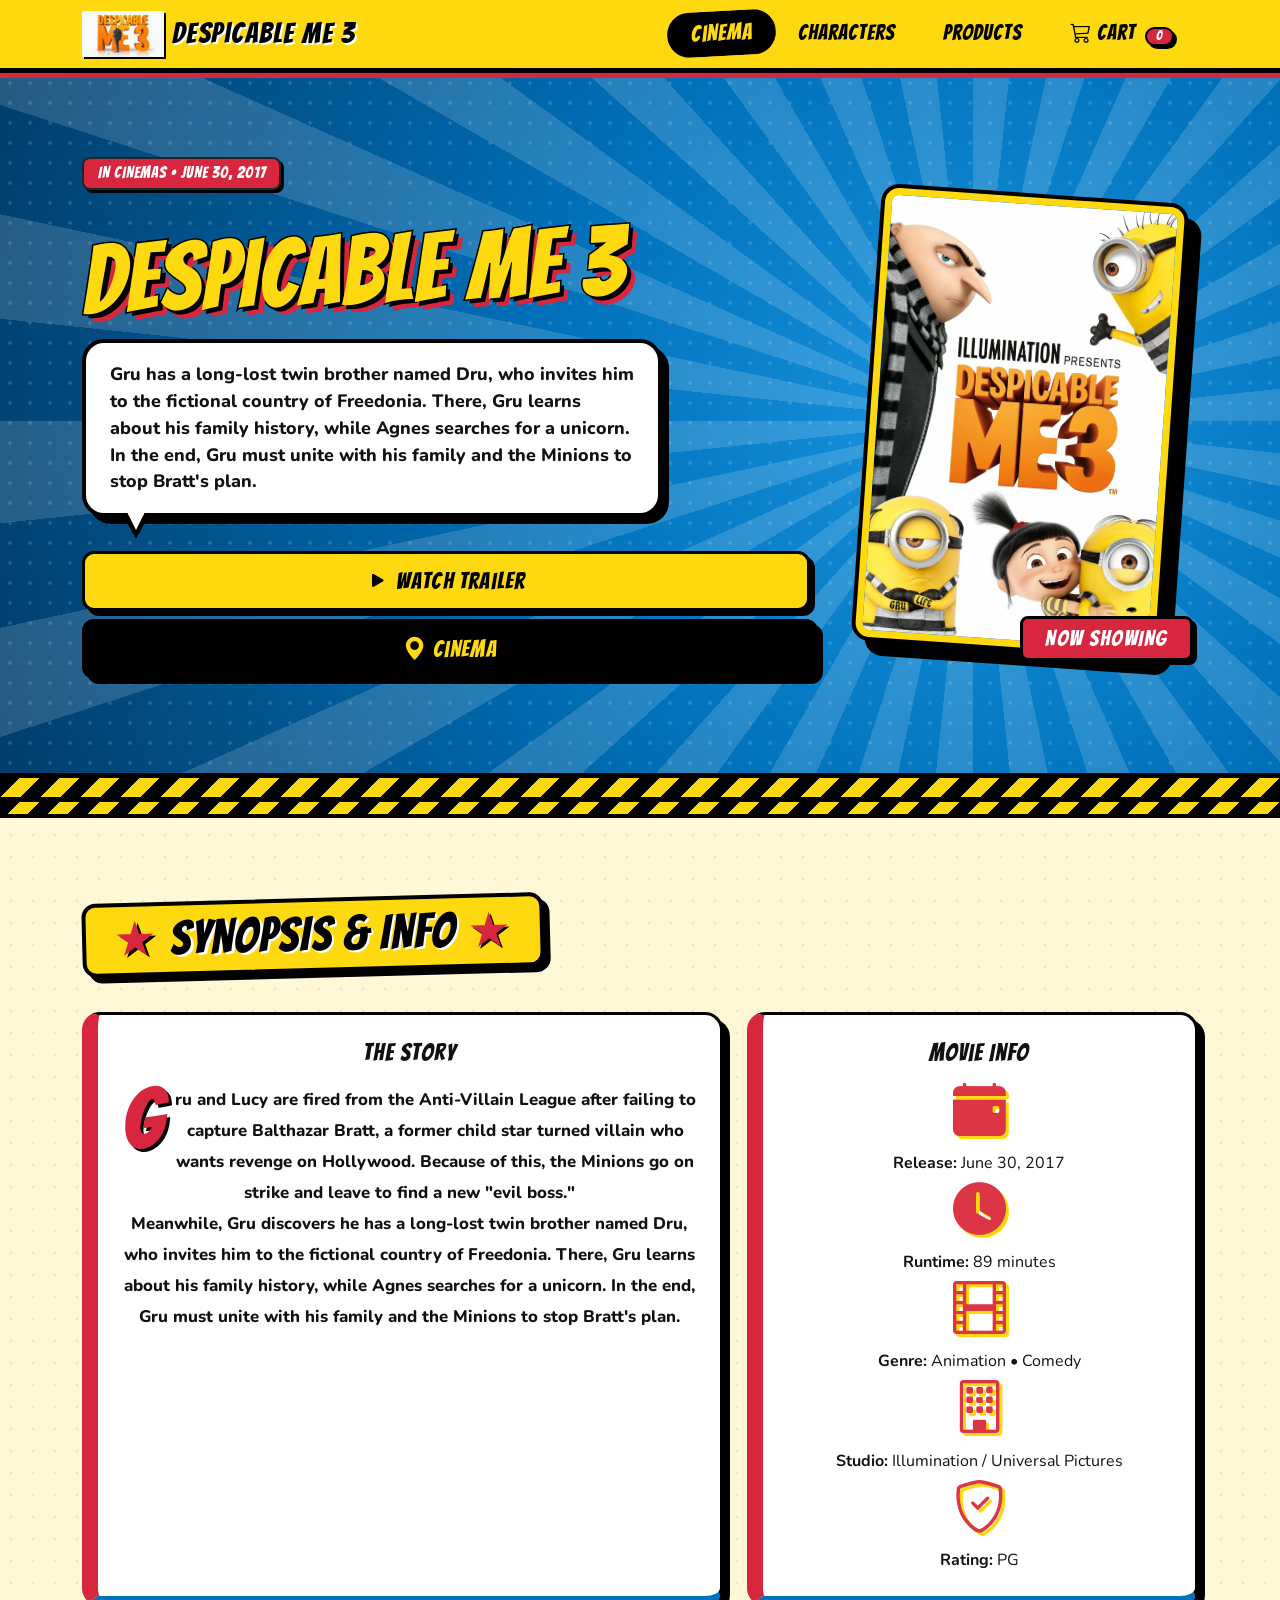
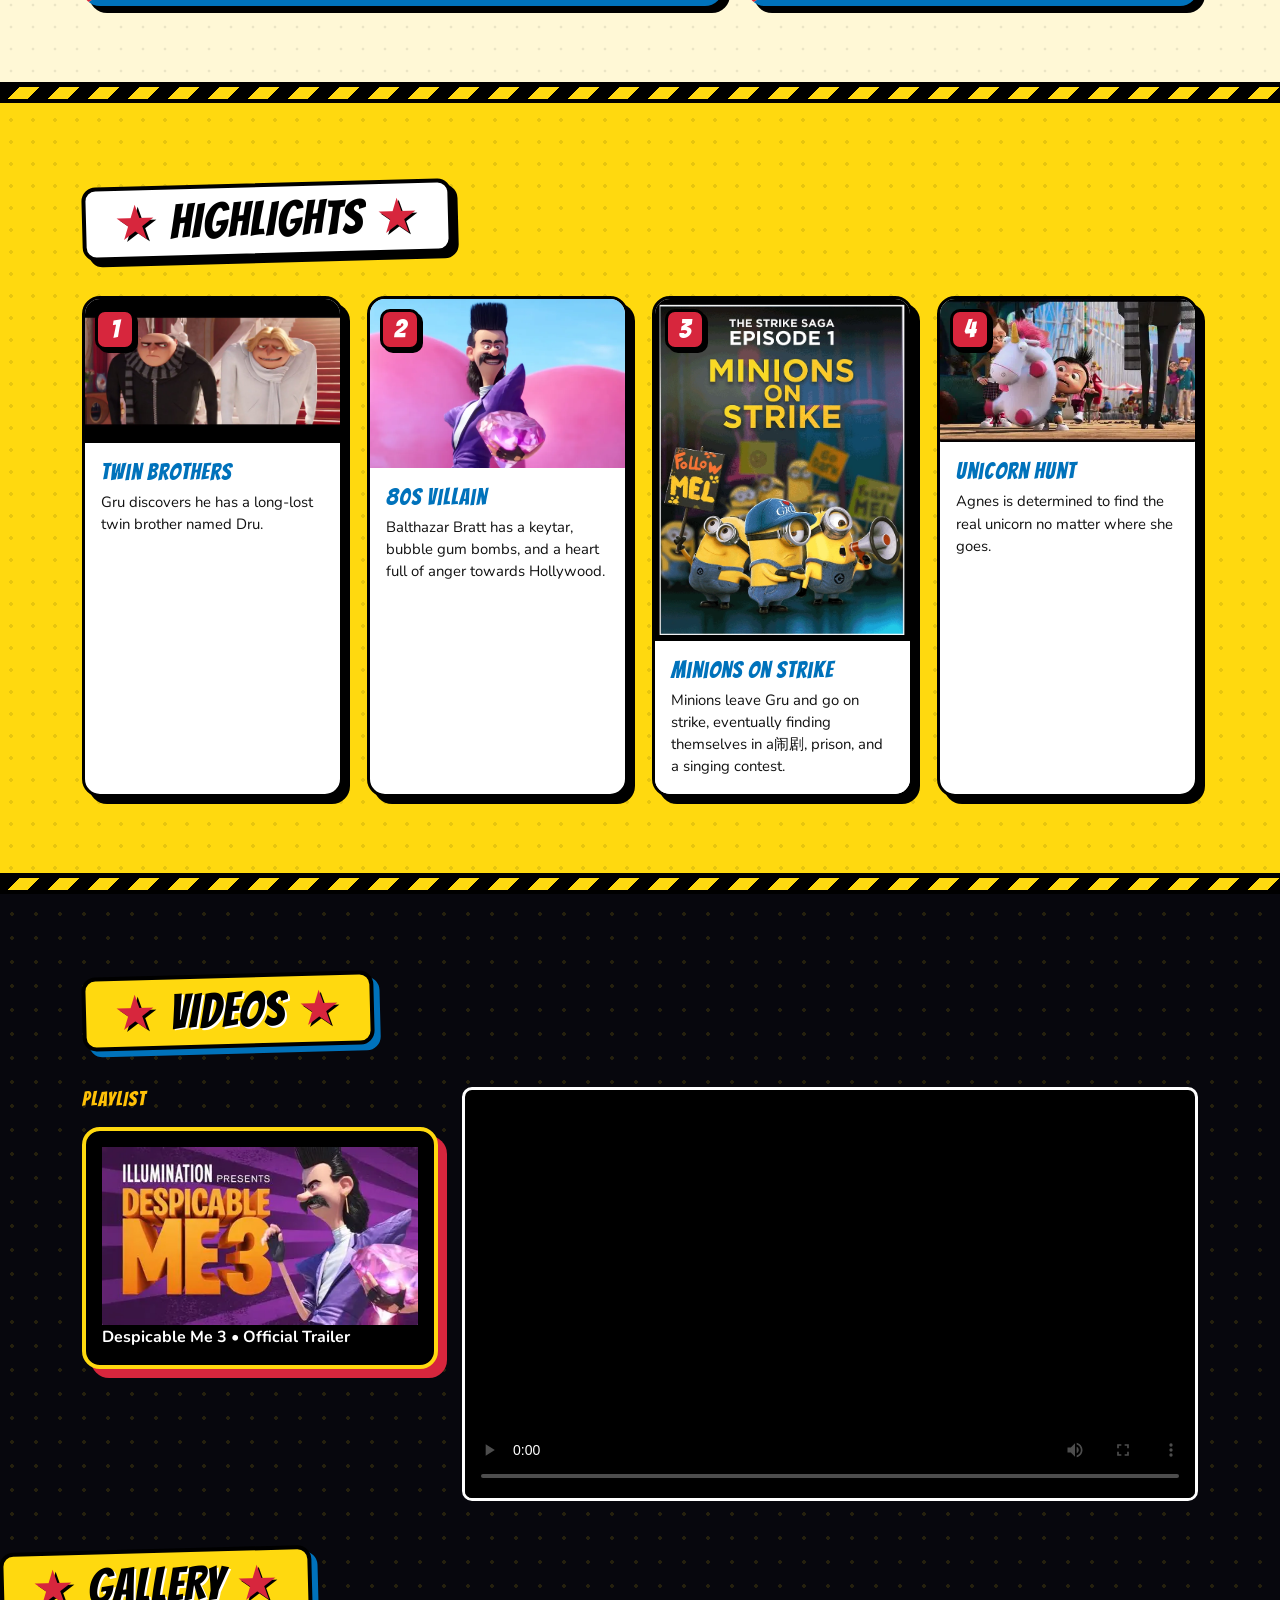
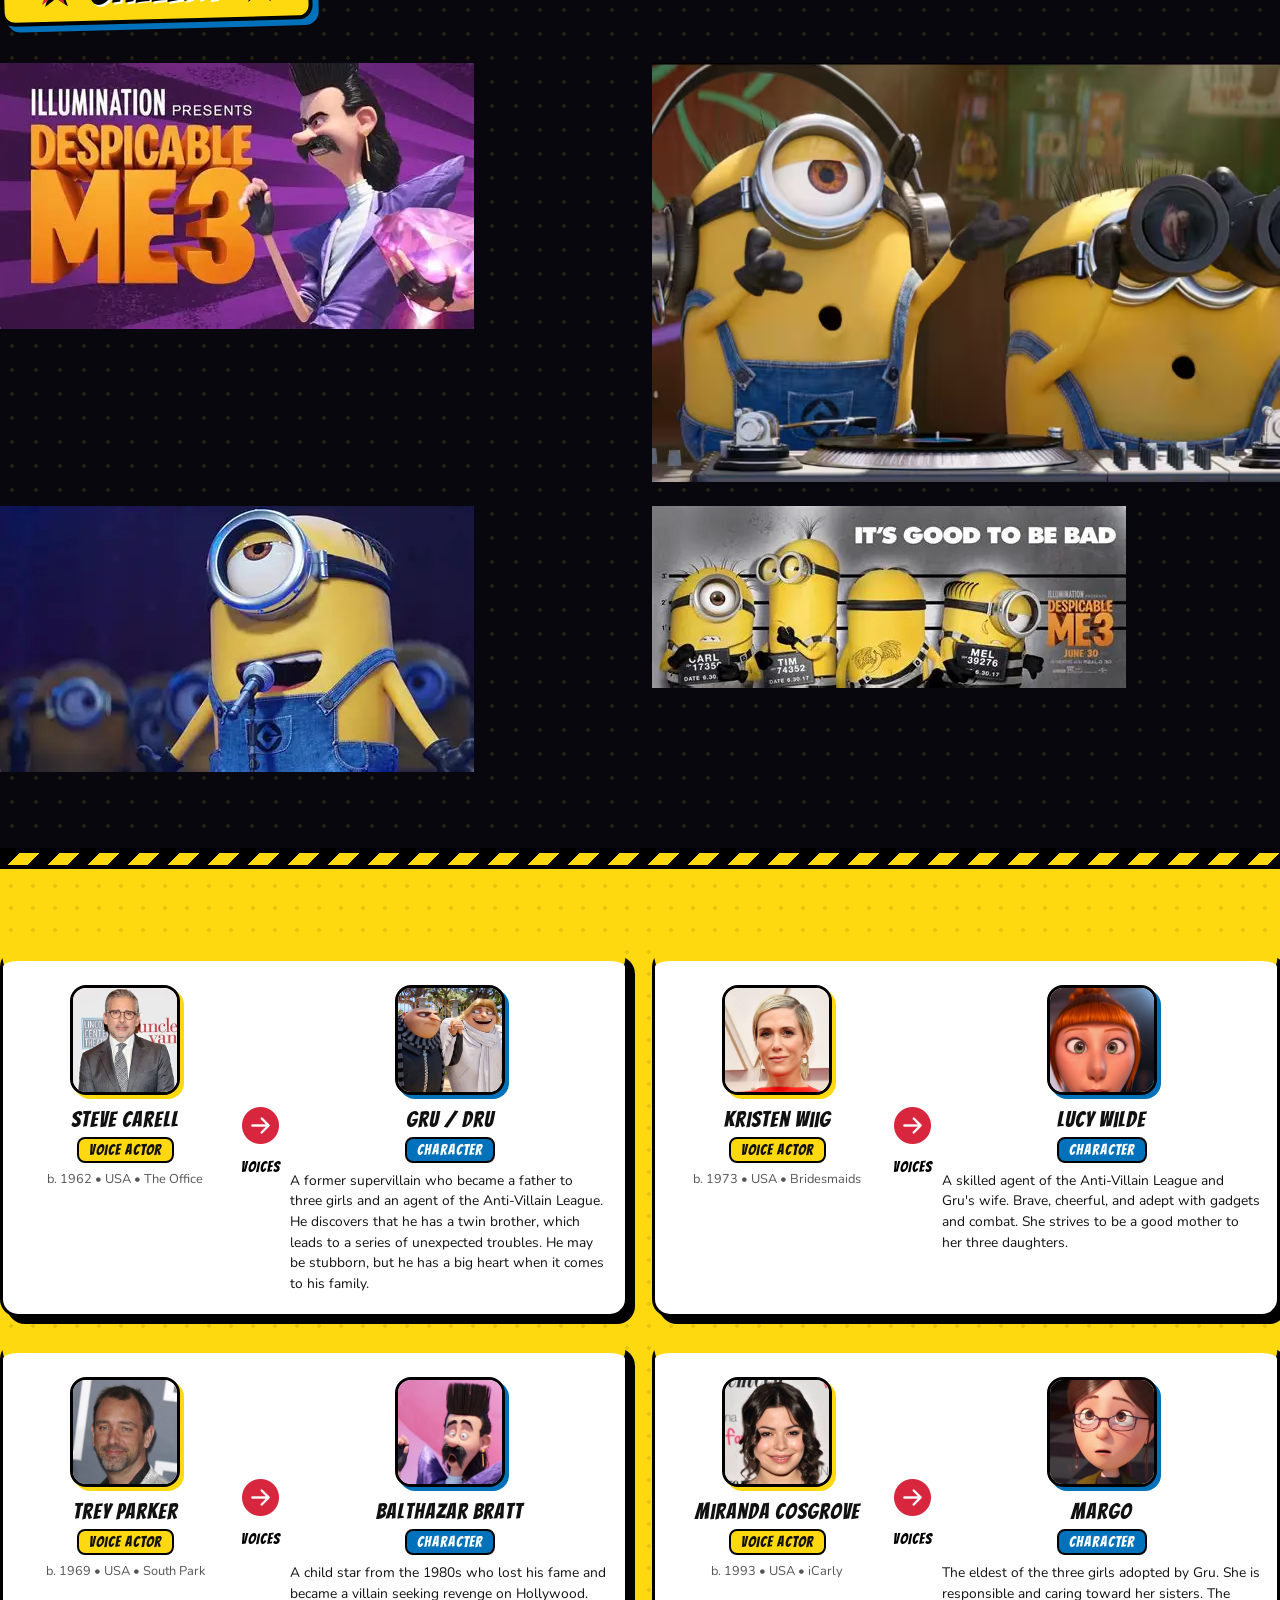
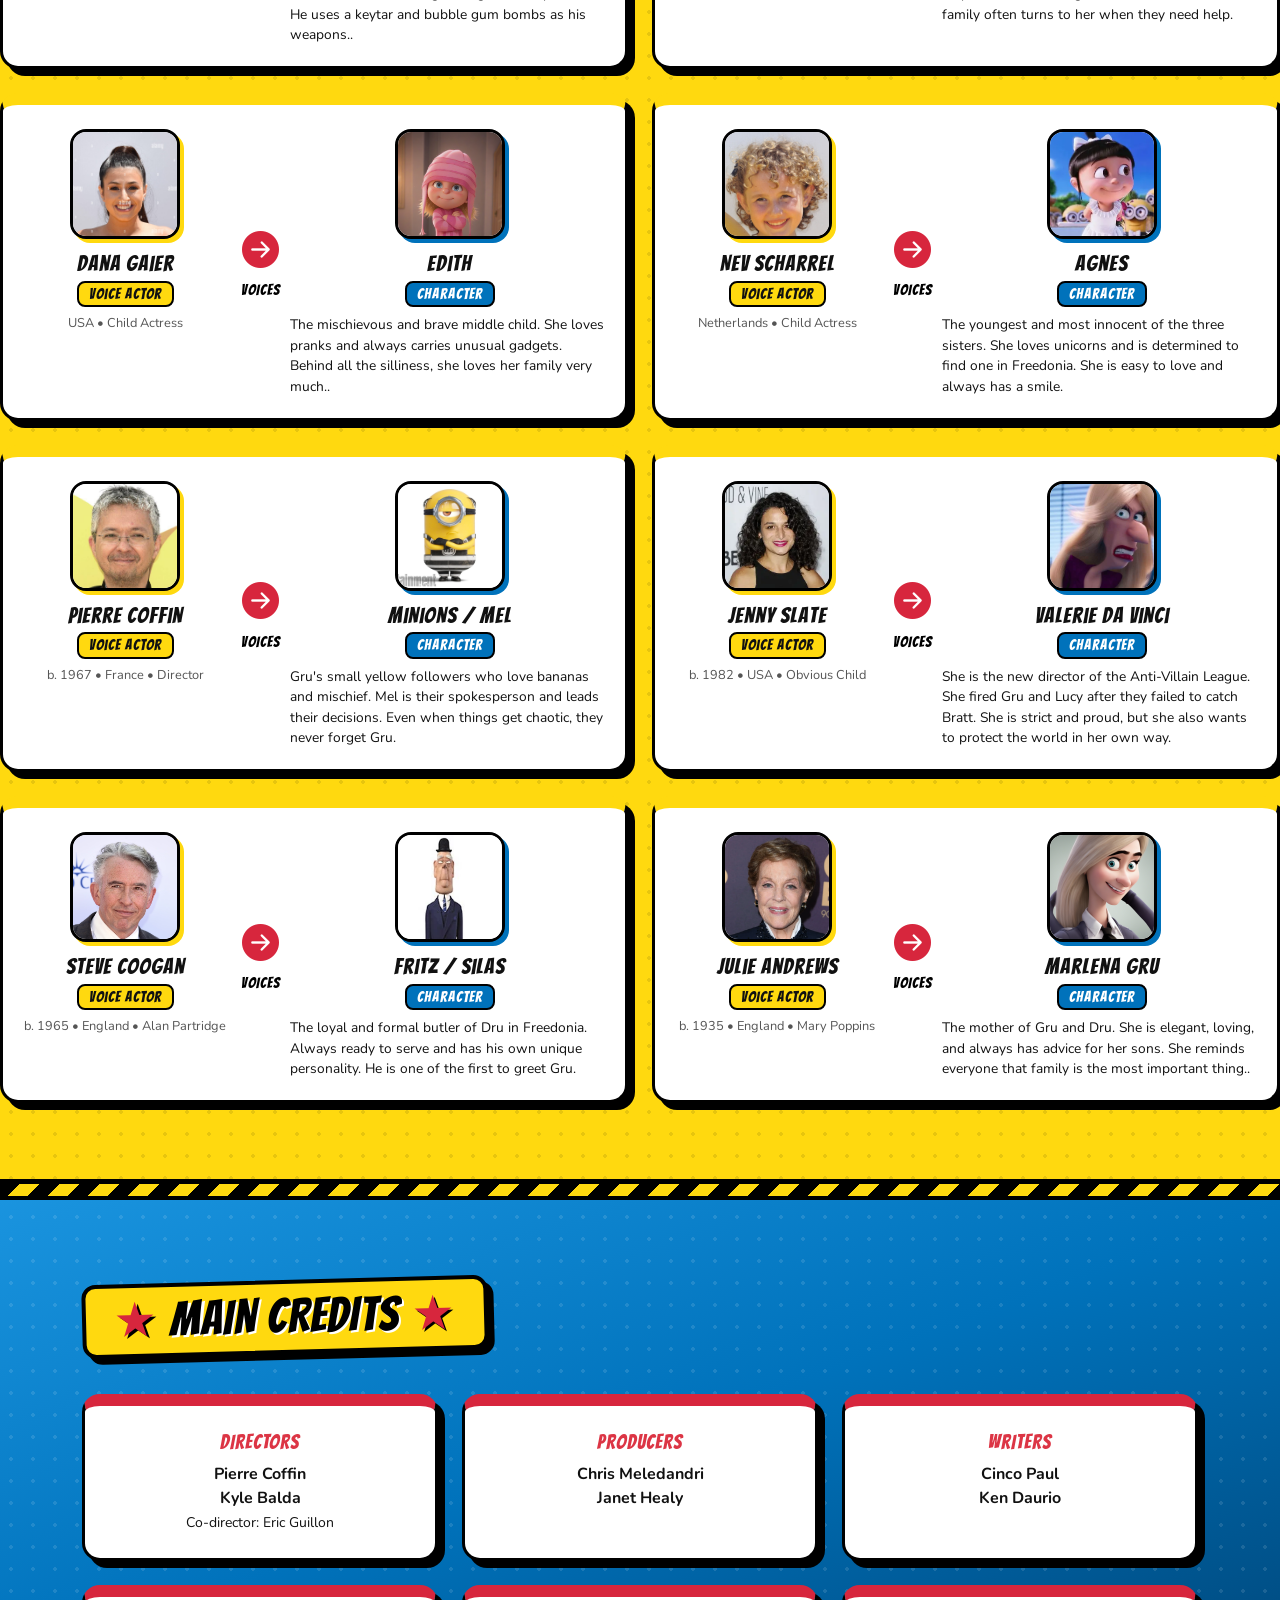
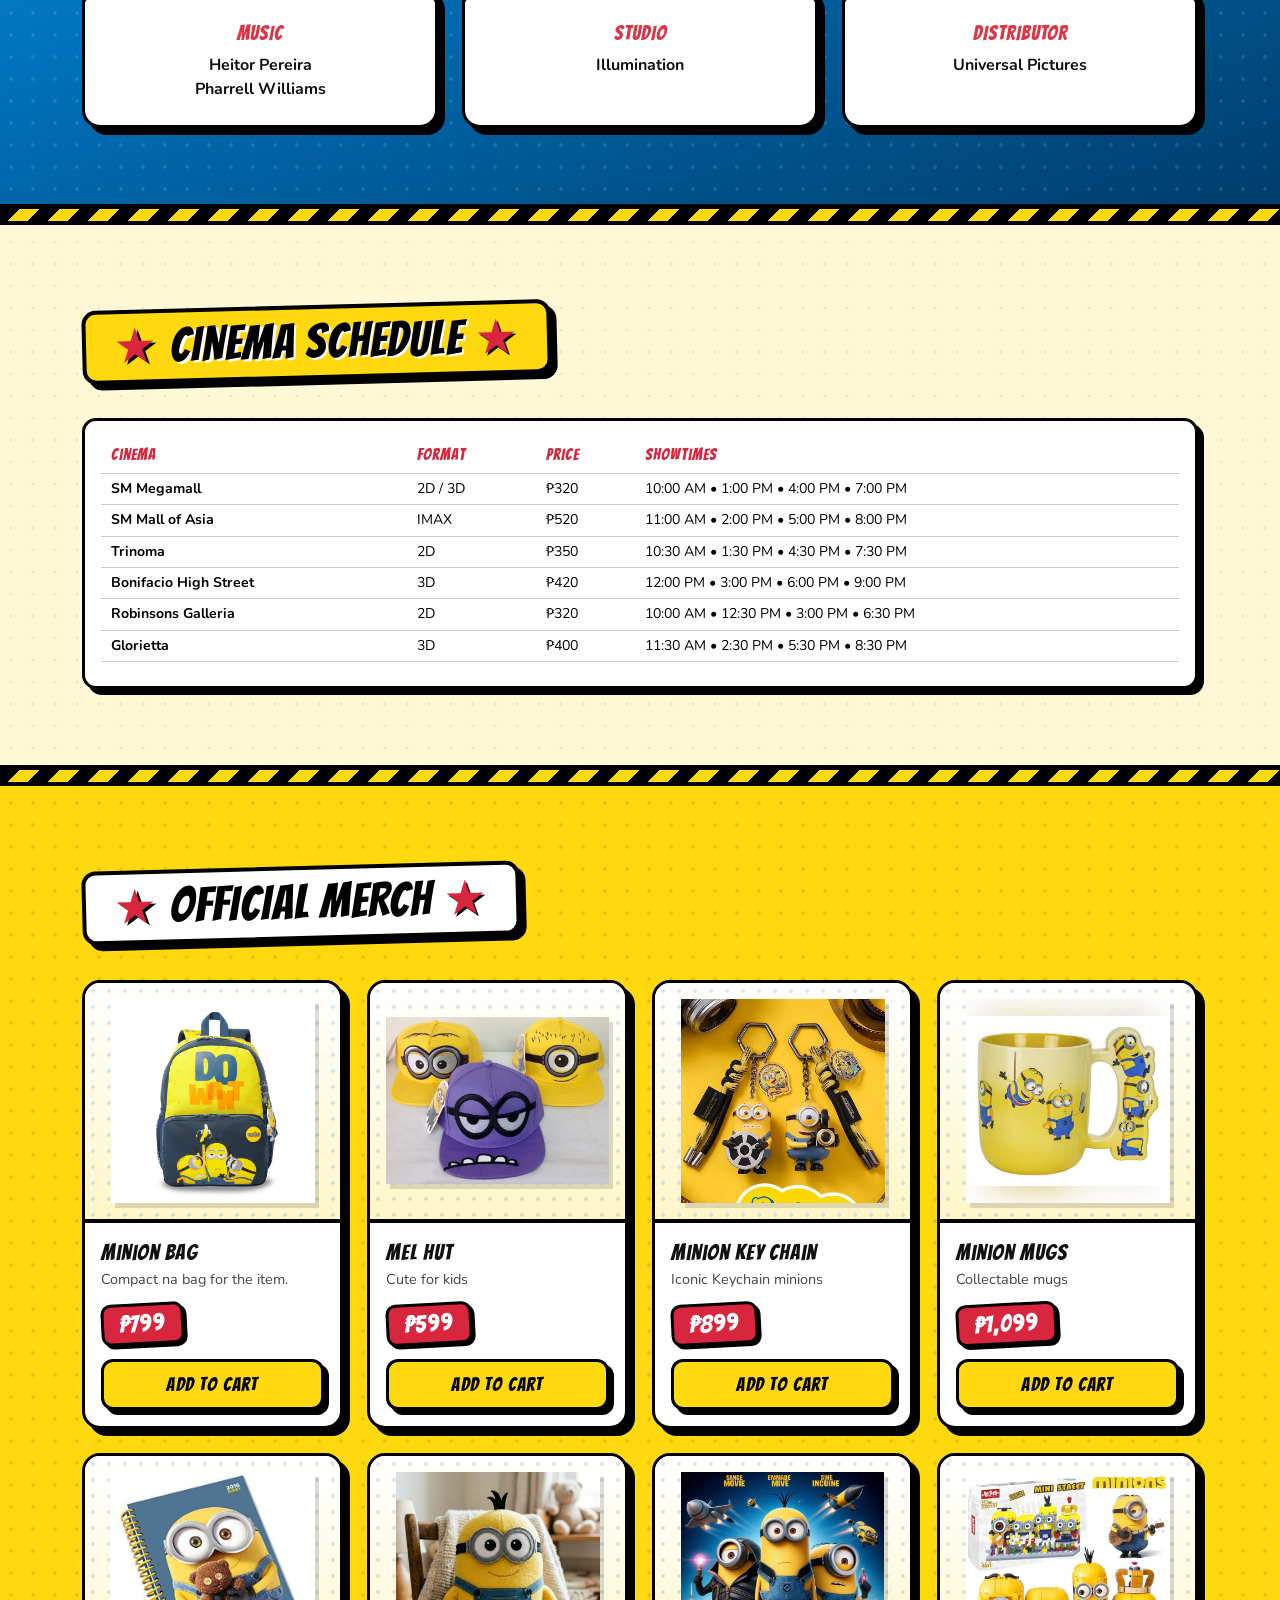
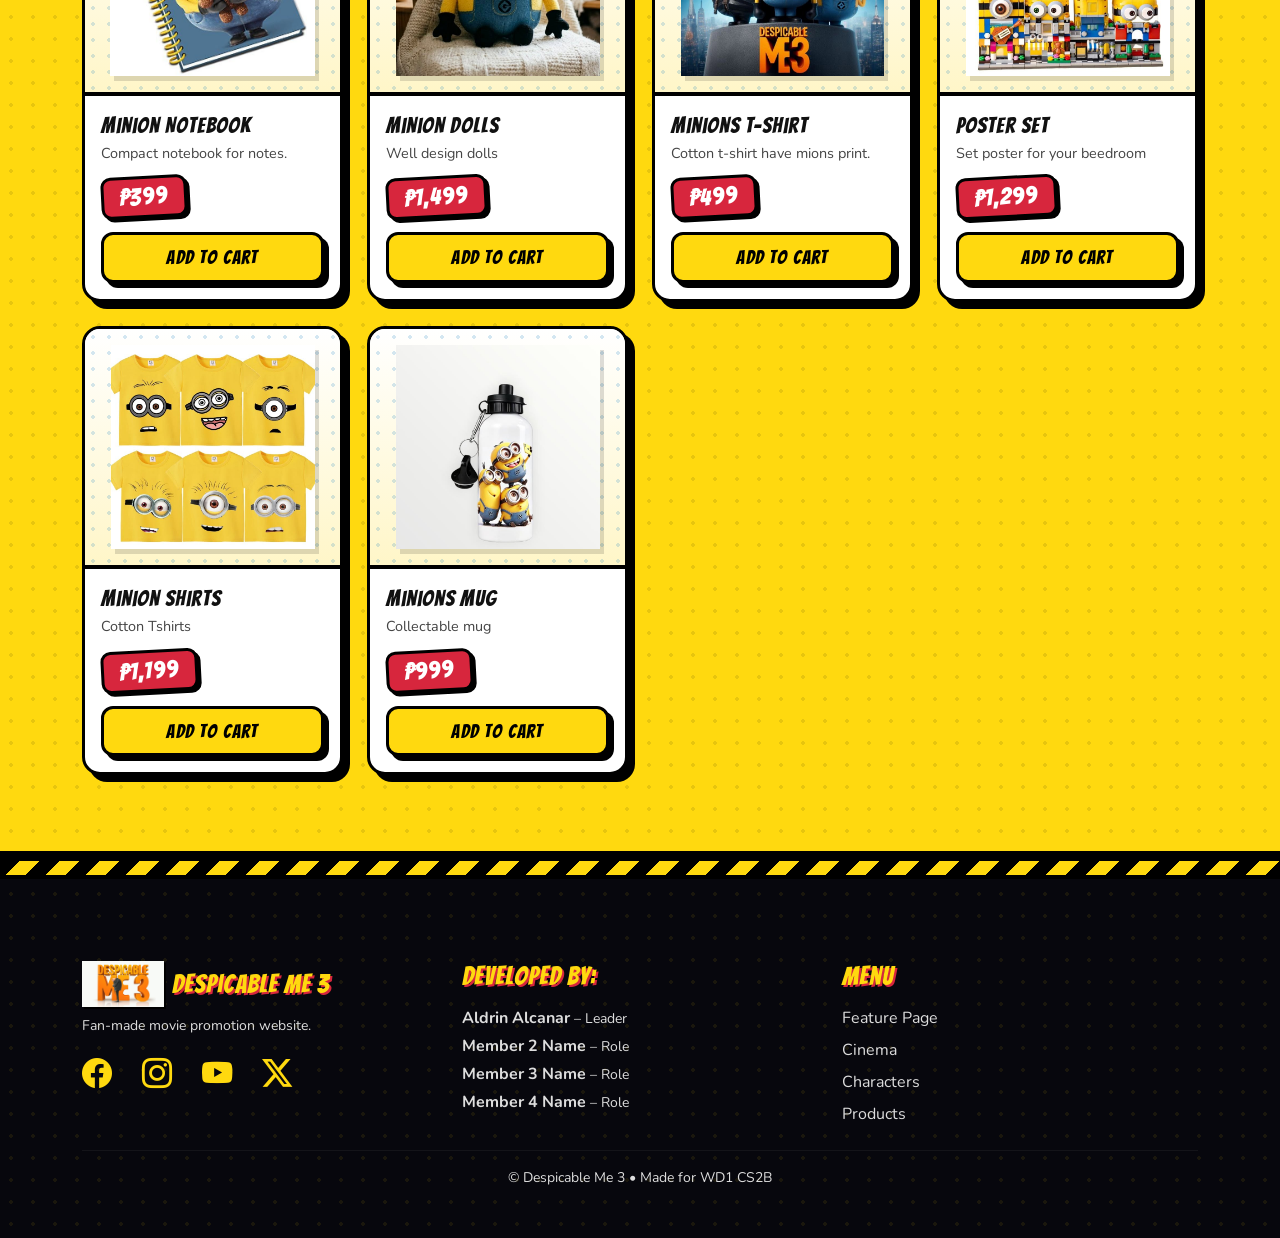
==== commit 6c5b0026: "Update character.html" ====
--- a/index.html
+++ b/index.html
@@ -4,9 +4,8 @@
 <meta charset="UTF-8">
 <meta name="viewport" content="width=device-width, initial-scale=1">
 <title>Despicable Me 3 | Official Fan Page</title>
-<link rel="stylesheet" href="rsc/css/bootstrap.min.css">
-<link rel="stylesheet" href="rsc/css/bootstrap-icons.min.css">
-<link href="https://fonts.googleapis.com/css2?family=Bangers&family=Nunito:wght@400;700;800&display=swap" rel="stylesheet">
+<link rel="stylesheet" href="https://cdn.jsdelivr.net/npm/bootstrap@5.3.3/dist/css/bootstrap.min.css">
+<link rel="stylesheet" href="https://cdn.jsdelivr.net/npm/bootstrap-icons@1.11.3/font/bootstrap-icons.min.css">
 <link rel="stylesheet" href="rsc/css/style.css">
 </head>
 <body>
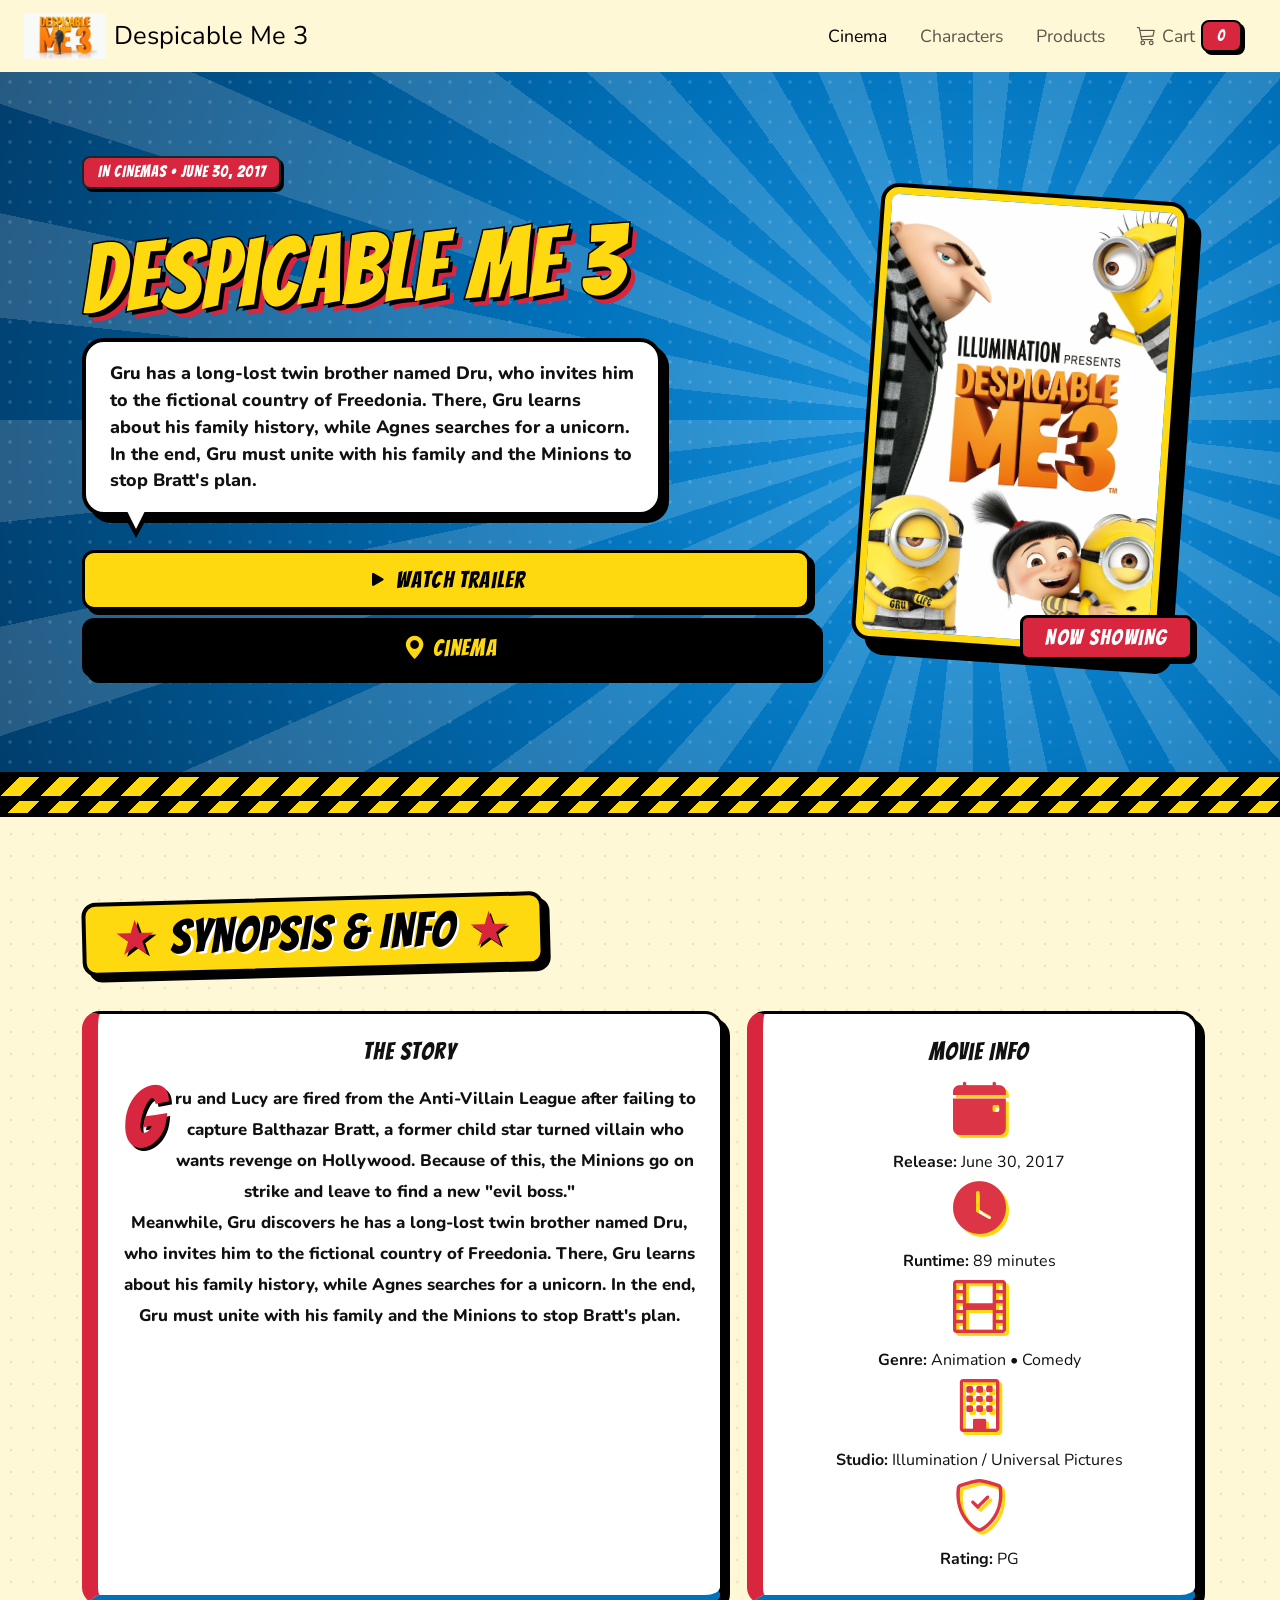
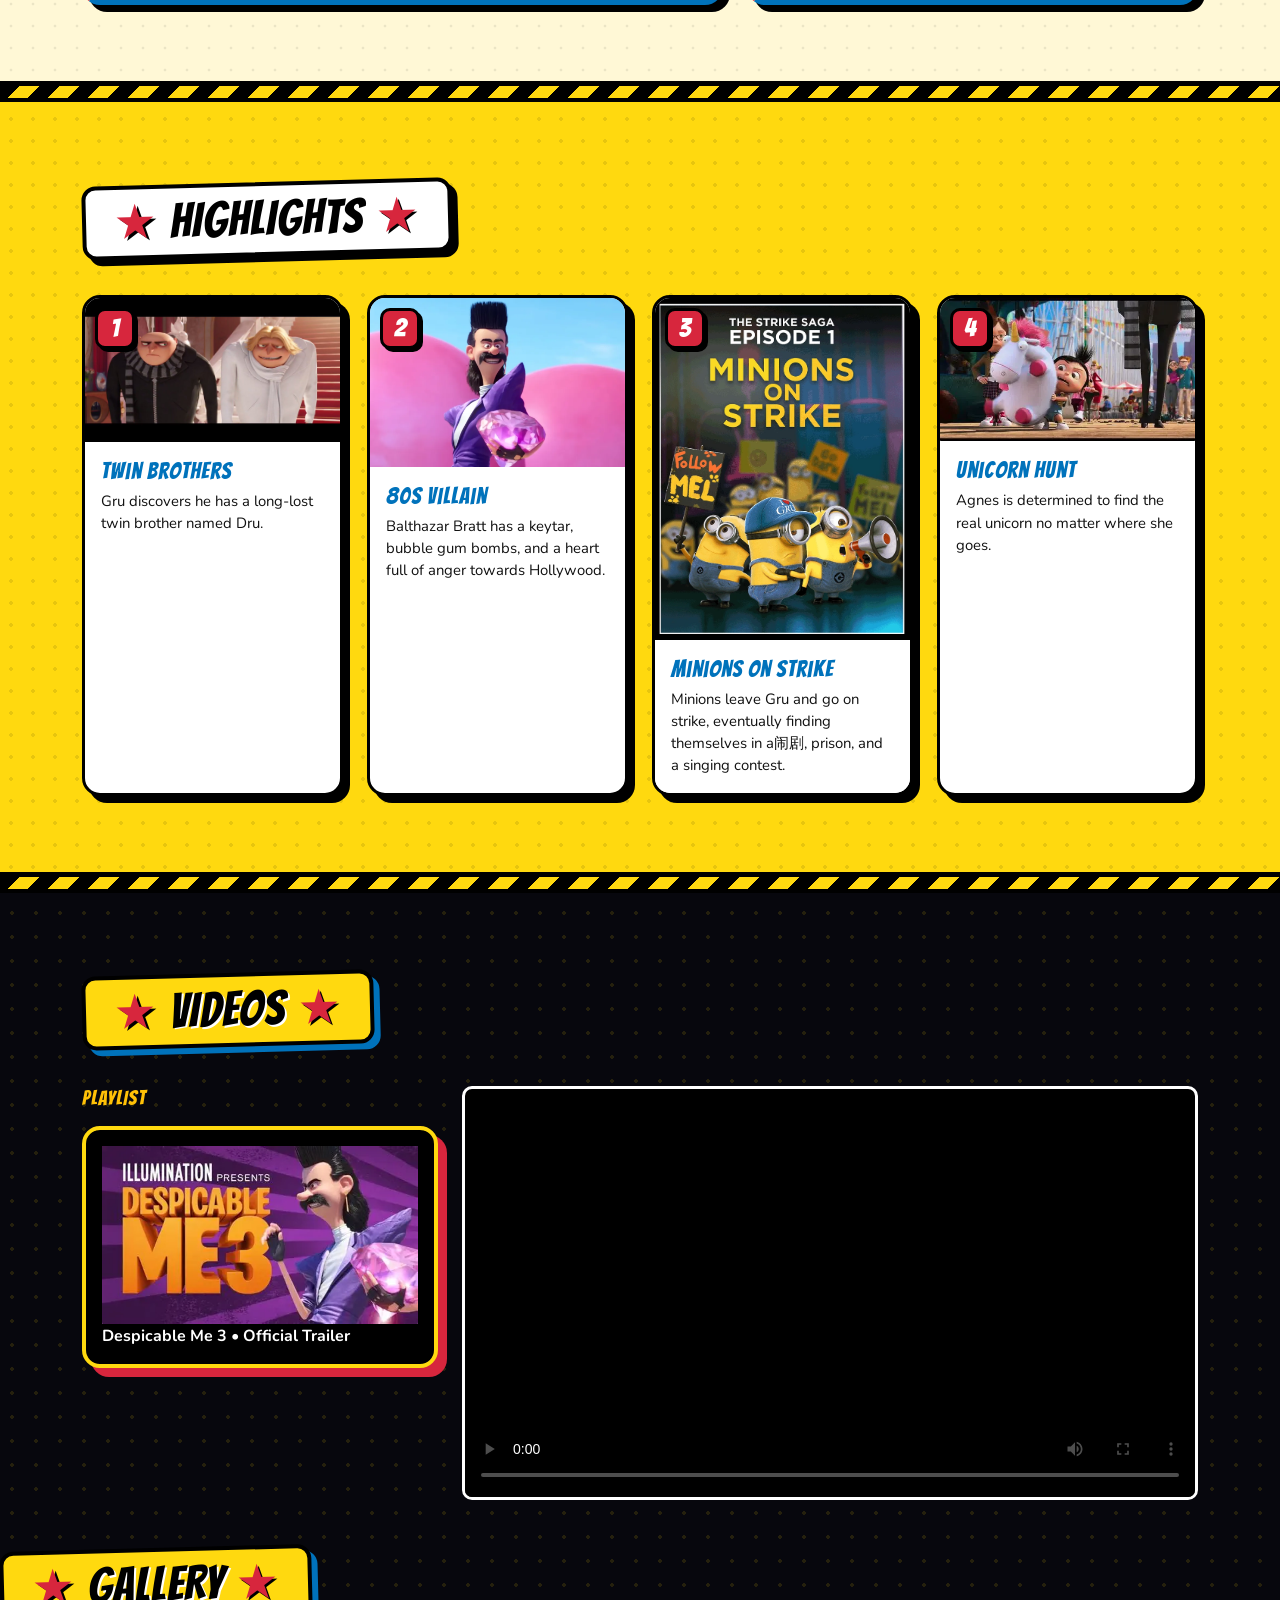
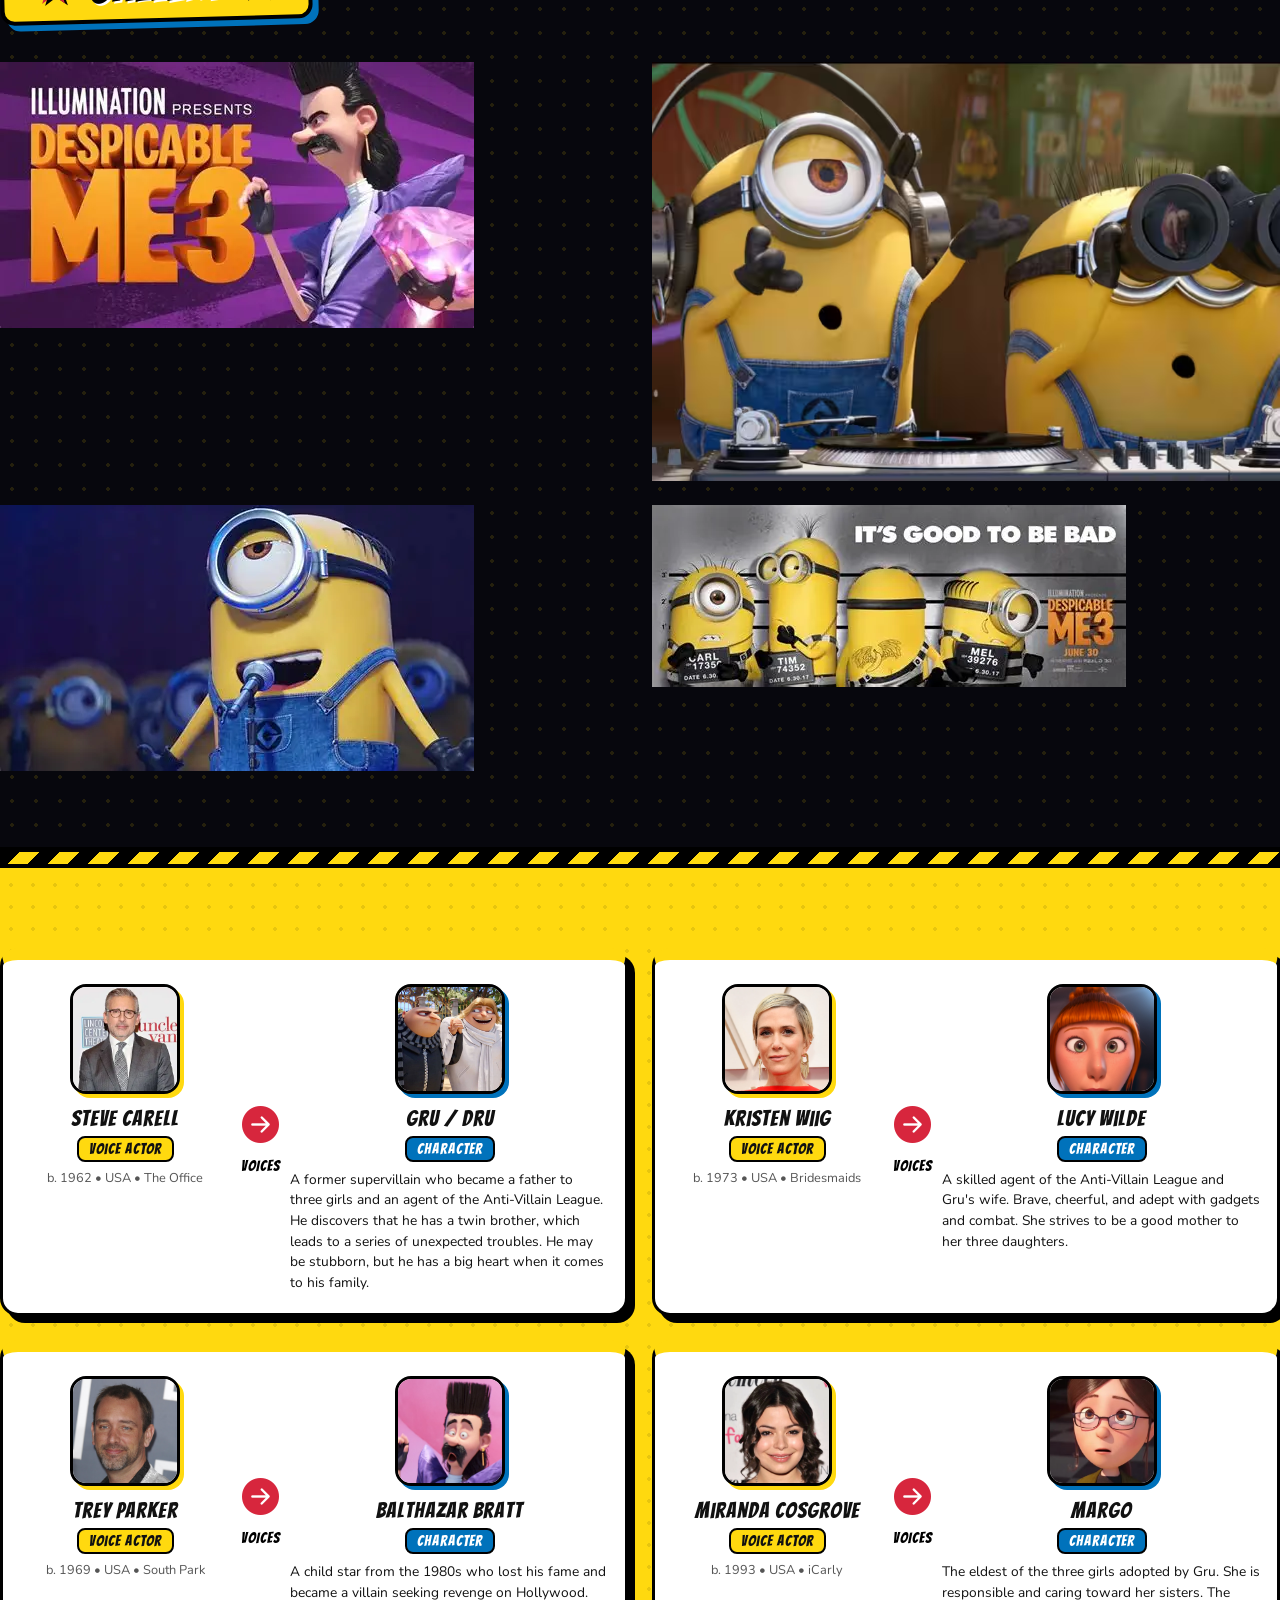
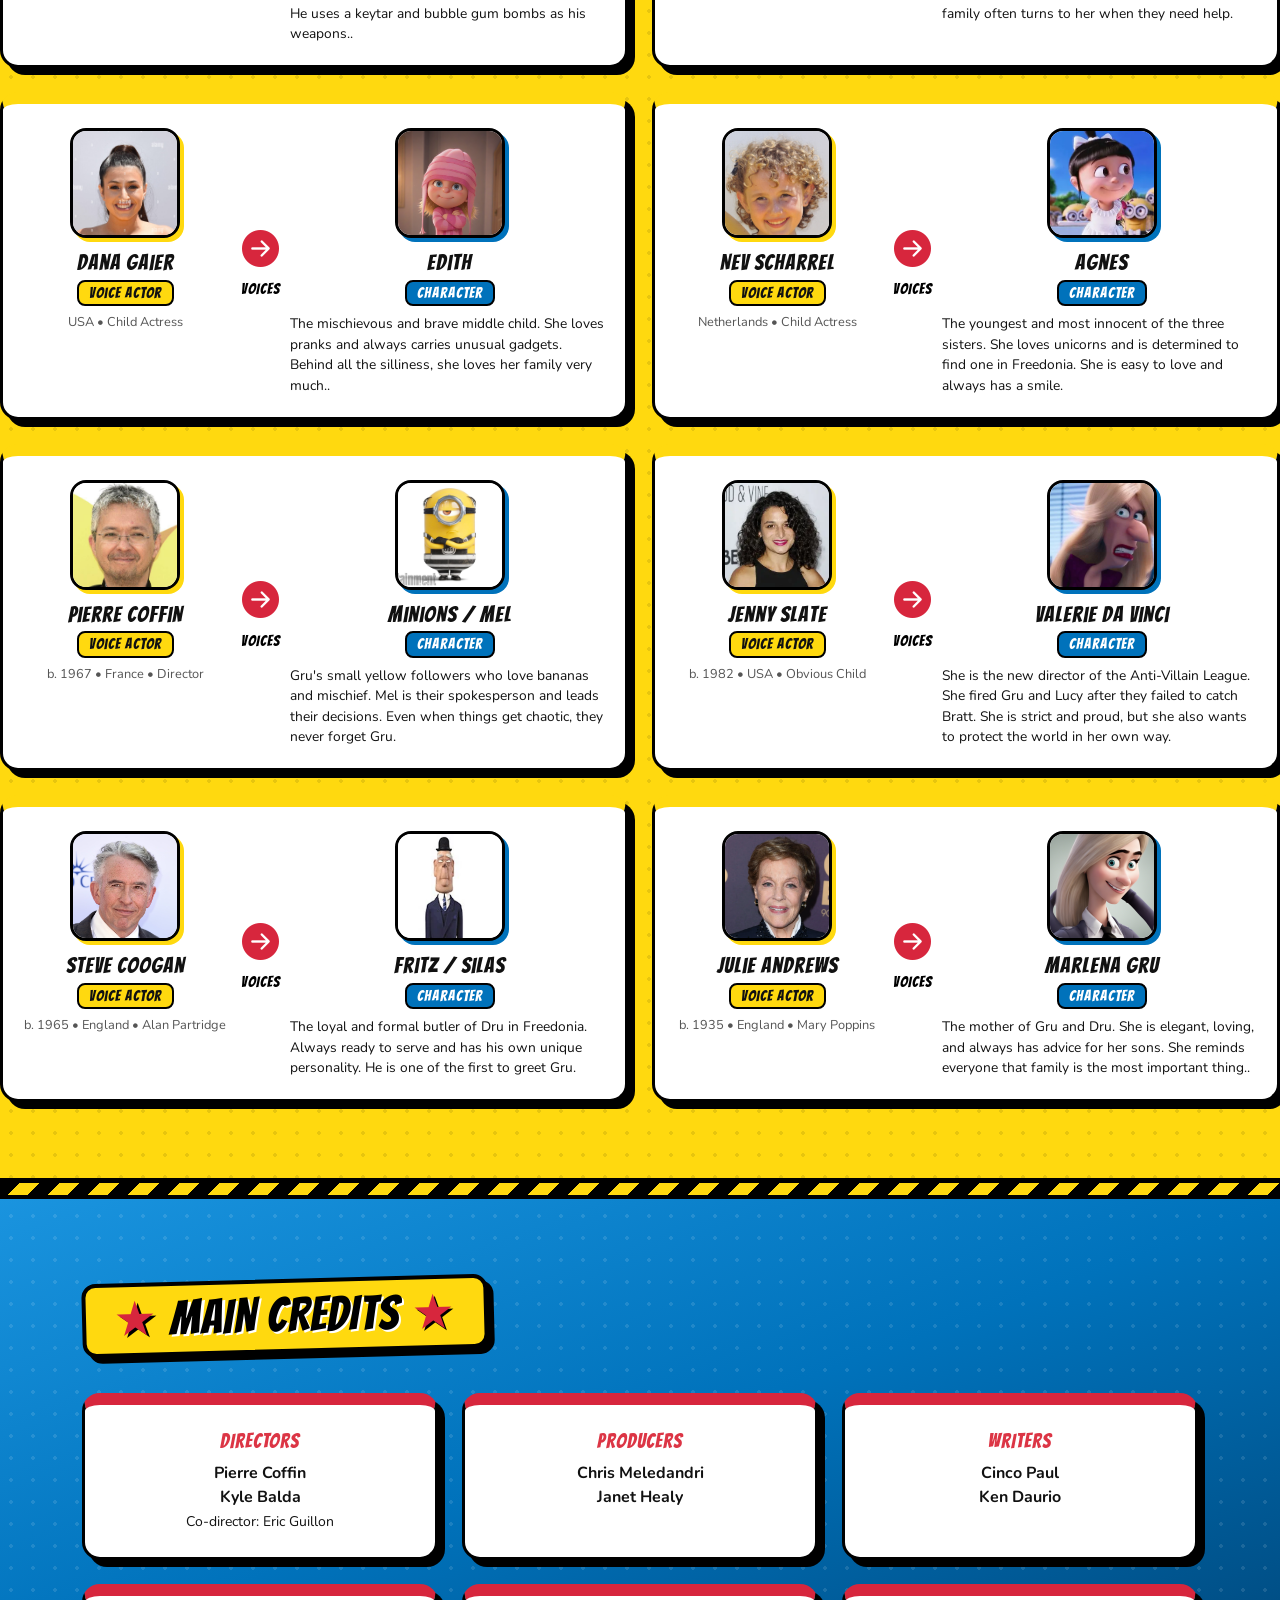
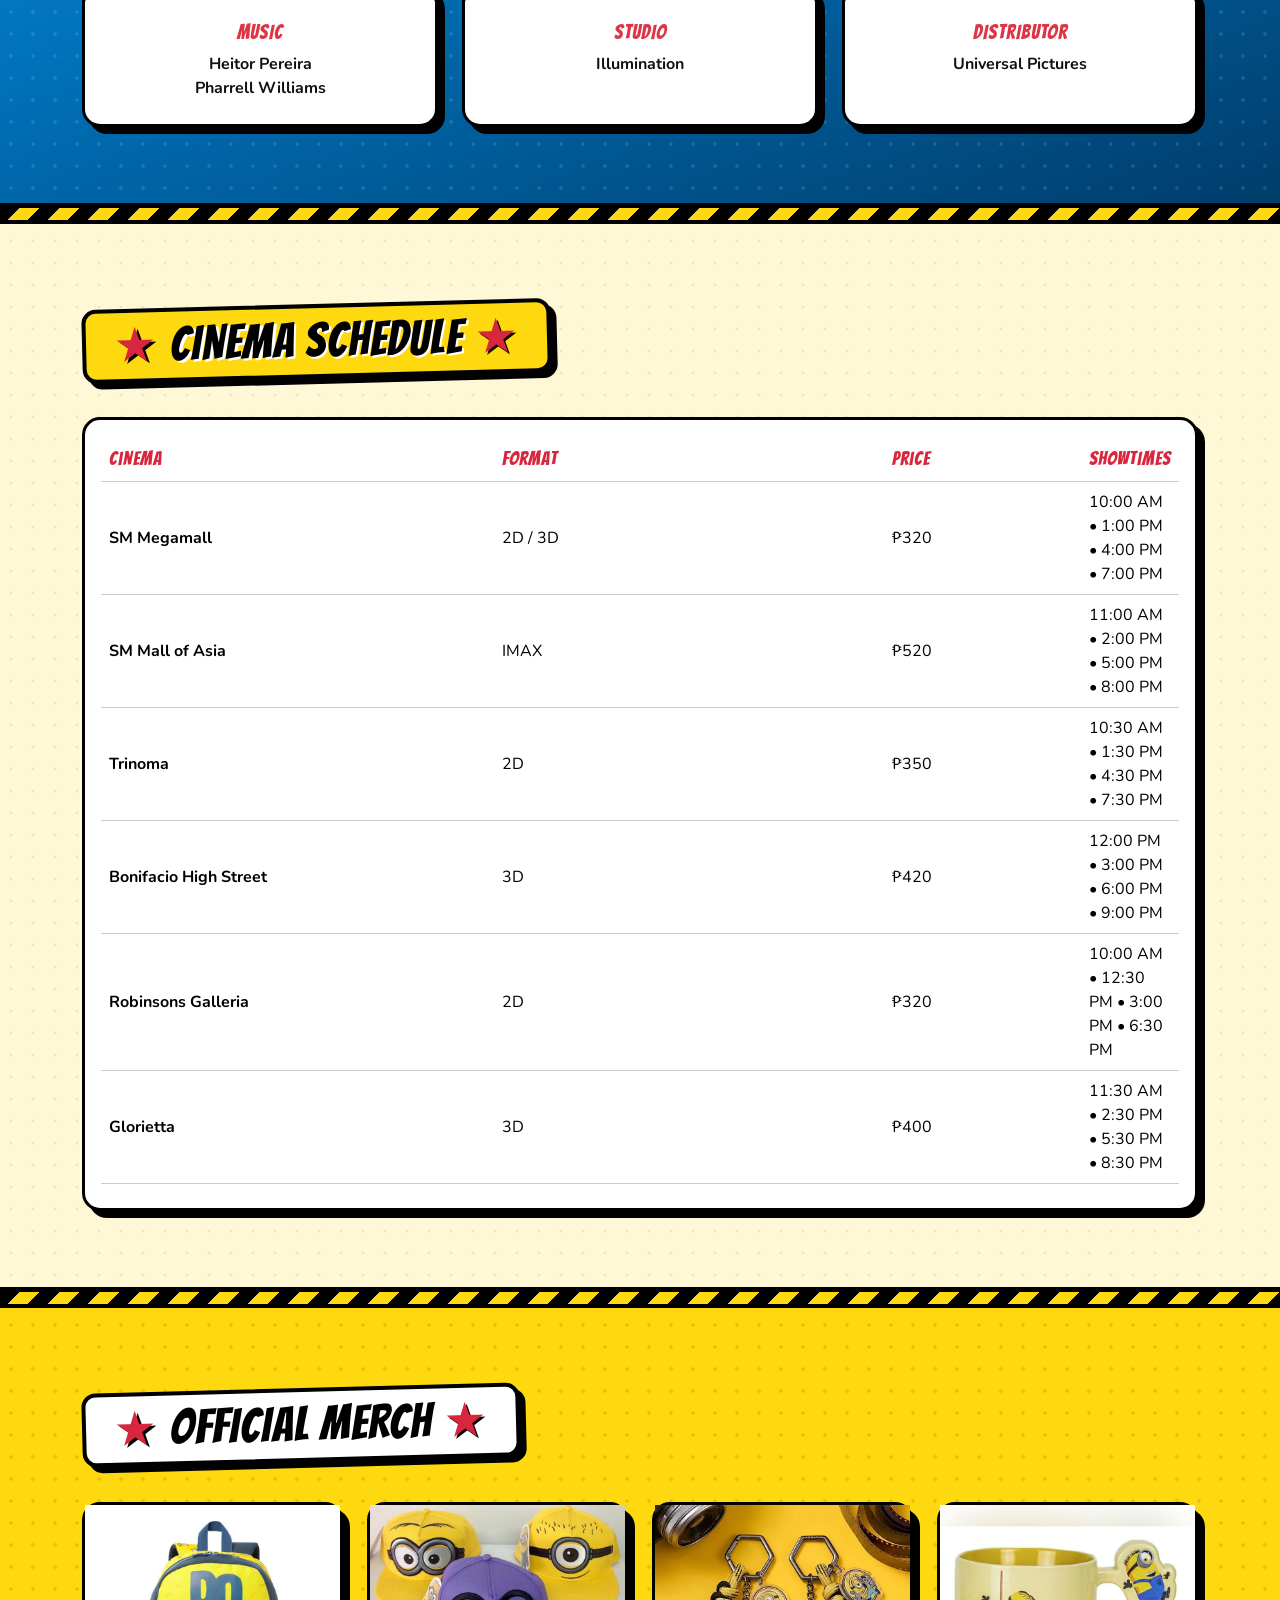
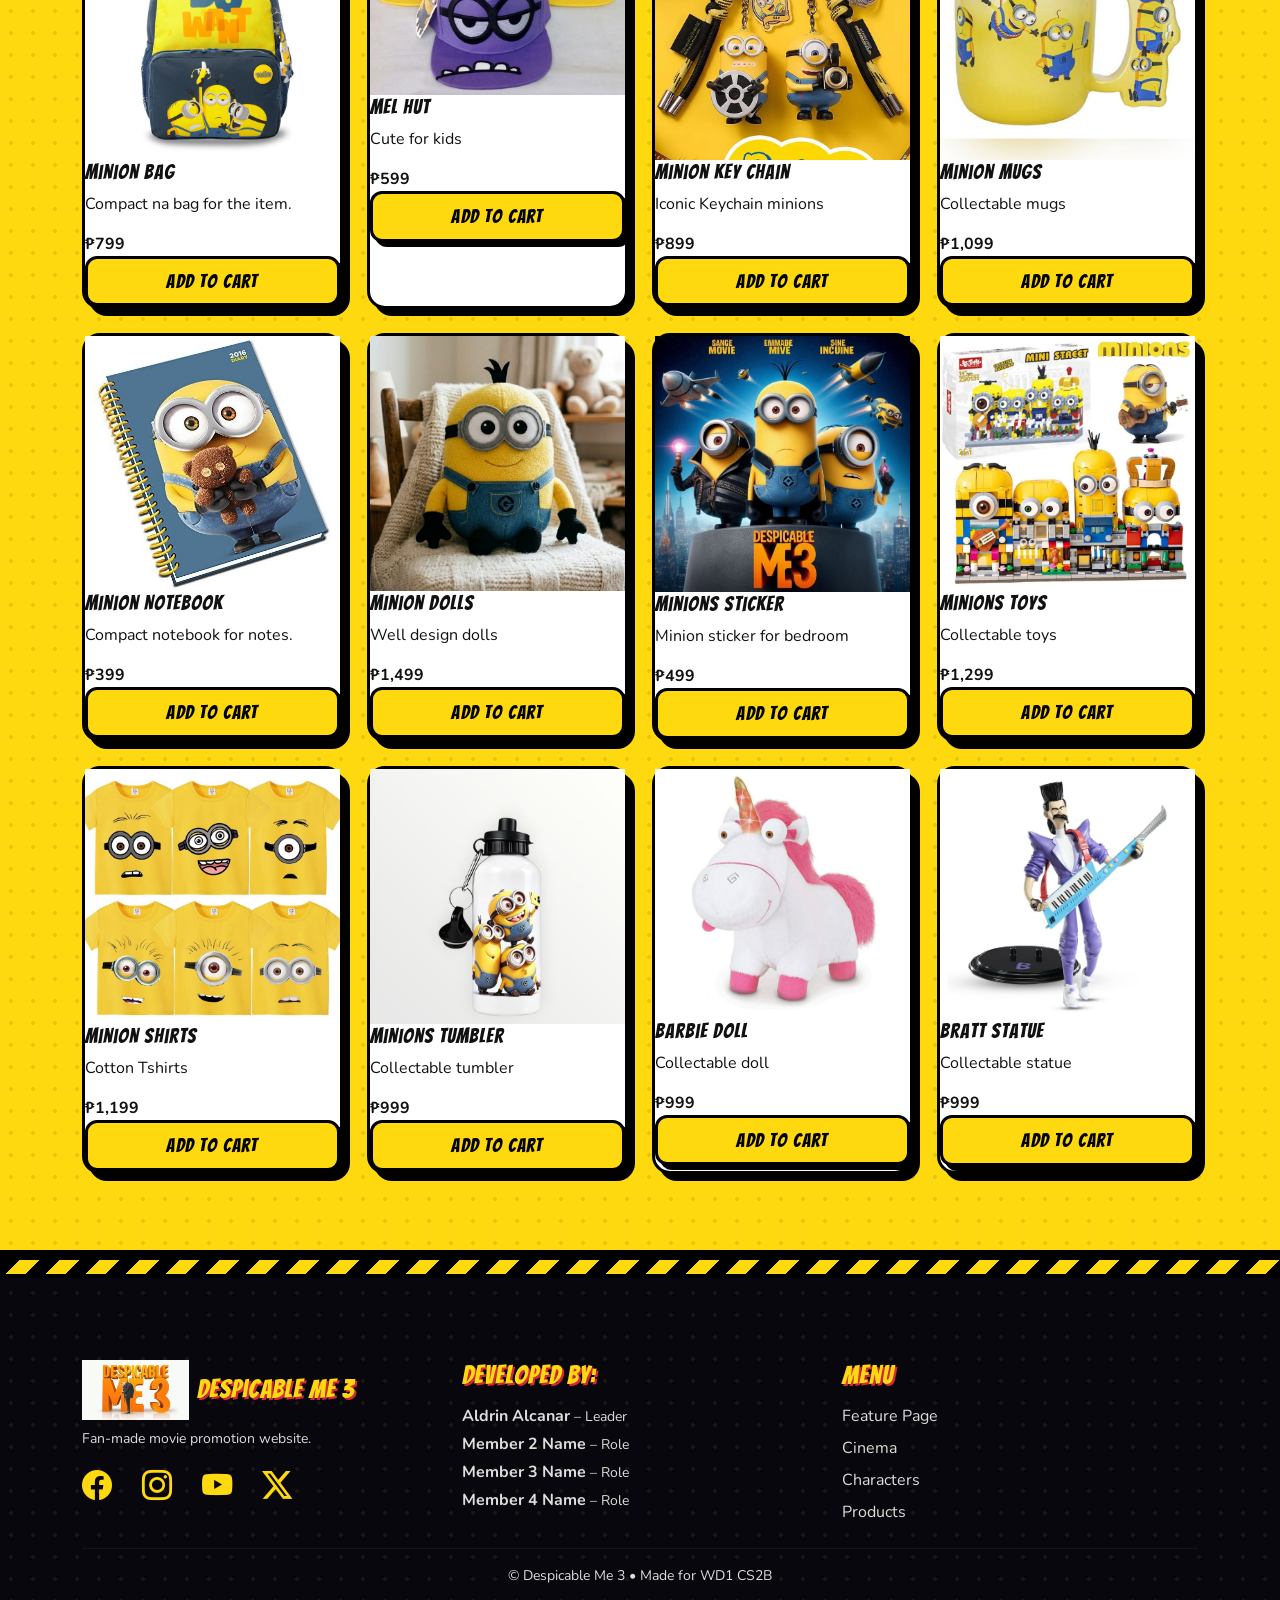
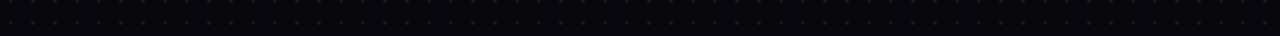
==== commit df9f893e: "Update index.html" ====
--- a/index.html
+++ b/index.html
@@ -247,17 +247,18 @@
 
       <div class="col"><div class="pop pcard h-100"><div class="pimg"><img src="media/img/P5.jpg" alt=""></div><div class="pb"><h5>Minion Notebook</h5><p>Compact notebook for notes.</p><b class="price">₱399</b><button class="btn btn-y add w-100" data-price="399">Add To Cart</button></div></div></div>
       <div class="col"><div class="pop pcard h-100"><div class="pimg"><img src="media/img/P6.jpg" alt=""></div><div class="pb"><h5>Minion dolls</h5><p>Well design dolls</p><b class="price">₱1,499</b><button class="btn btn-y add w-100" data-price="1499">Add To Cart</button></div></div></div>
-      <div class="col"><div class="pop pcard h-100"><div class="pimg"><img src="media/img/P7.jpg" alt=""></div><div class="pb"><h5>minions T-Shirt</h5><p>Cotton t-shirt have mions  print.</p><b class="price">₱499</b><button class="btn btn-y add w-100" data-price="499">Add To Cart</button></div></div></div>
-      <div class="col"><div class="pop pcard h-100"><div class="pimg"><img src="media/img/P8.jpg" alt=""></div><div class="pb"><h5>Poster Set</h5><p>Set  poster for your beedroom                            </p><b class="price">₱1,299</b><button class="btn btn-y add w-100" data-price="1299">Add To Cart</button></div></div></div>         
+      <div class="col"><div class="pop pcard h-100"><div class="pimg"><img src="media/img/P7.jpg" alt=""></div><div class="pb"><h5>minions sticker</h5><p>Minion sticker for bedroom</p><b class="price">₱499</b><button class="btn btn-y add w-100" data-price="499">Add To Cart</button></div></div></div>
+      <div class="col"><div class="pop pcard h-100"><div class="pimg"><img src="media/img/P8.jpg" alt=""></div><div class="pb"><h5>Minions Toys</h5><p>Collectable toys</p><b class="price">₱1,299</b><button class="btn btn-y add w-100" data-price="1299">Add To Cart</button></div></div></div>         
       <div class="col"><div class="pop pcard h-100"><div class="pimg"><img src="media/img/P9.jpg" alt=""></div><div class="pb"><h5>Minion Shirts</h5><p>Cotton Tshirts</p><b class="price">₱1,199</b><button class="btn btn-y add w-100" data-price="1199">Add To Cart</button></div></div></div>
-      <div class="col"><div class="pop pcard h-100"><div class="pimg"><img src="media/img/P10.jpg" alt=""></div><div class="pb"><h5>Minions Mug</h5><p>Collectable mug</p><b class="price">₱999</b><button class="btn btn-y add w-100" data-price="999">Add To Cart</button></div></div></div>
-      
+      <div class="col"><div class="pop pcard h-100"><div class="pimg"><img src="media/img/P10.jpg" alt=""></div><div class="pb"><h5>Minions tumbler</h5><p>Collectable tumbler</p><b class="price">₱999</b><button class="btn btn-y add w-100" data-price="999">Add To Cart</button></div></div></div>
+      <div class="col"><div class="pop pcard h-100"><div class="pimg"><img src="media/img/Barbie.jpg" alt=""></div><div class="pb"><h5>Barbie Doll</h5><p>Collectable doll</p><b class="price">₱999</b><button class="btn btn-y add w-100" data-price="999">Add To Cart</button></div></div></div>
+       <div class="col"><div class="pop pcard h-100"><div class="pimg"><img src="media/img/brattstat.jpg" alt=""></div><div class="pb"><h5>Bratt Statue</h5><p>Collectable statue</p><b class="price">₱999</b><button class="btn btn-y add w-100" data-price="999">Add To Cart</button></div></div></div>
   </div>
 </section>
 
 <footer id="site-footer"></footer>
 
-<script src="rsc/js/bootstrap.bundle.min.js"></script>
+<script src="https://cdn.jsdelivr.net/npm/bootstrap@5.3.3/dist/js/bootstrap.bundle.min.js"></script>
 <script src="rsc/js/main.js"></script>
 </body>
 </html>
--- a/rsc/css/style.css
+++ b/rsc/css/style.css
@@ -19,17 +19,19 @@
 @keyframes nudge{50%{transform:translateX(7px)}}
 @keyframes pulse{0%{box-shadow:5px 5px 0 #000,0 0 0 0 #ffd90fcc}100%{box-shadow:5px 5px 0 #000,0 0 0 18px #ffd90f00}}
 @keyframes rise{from{opacity:0;translate:0 60px;scale:.92}to{opacity:1;translate:0 0;scale:1}}
-
-/* ===== HEADER ===== */
-.nav-dm{background:var(--y);border-bottom:5px solid #000;box-shadow:0 5px 0 var(--r);position:sticky;top:0;z-index:1030;padding:6px 0}
-.nav-dm .navbar-brand{font-family:'Bangers';font-size:1.8rem;color:#000;letter-spacing:1.5px;display:flex;align-items:center;gap:10px;text-shadow:2px 2px 0 #fff}
-.logo{height:46px;width:auto;filter:drop-shadow(2px 2px 0 #000);transition:.3s}
-.navbar-brand:hover .logo{transform:rotate(-10deg) scale(1.12)}
-.nav-dm .nav-link{font-family:'Bangers';font-size:1.3rem;letter-spacing:1px;color:#000;border:3px solid transparent;border-radius:50px;padding:2px 18px!important;margin:0 3px;transition:.2s}
-.nav-dm .nav-link:hover,.nav-dm .nav-link.active{background:#000;color:var(--y);transform:rotate(-3deg) scale(1.1)}
-.nav-dm .navbar-toggler{border:3px solid #000;background:#fff;box-shadow:3px 3px 0 #000}
-#cnt{background:var(--r);color:#fff;border:2px solid #000;border-radius:50px;padding:1px 9px;font-size:.8rem;margin-left:4px}
-
+/* ===== FIX HEADER: logo + title sa kaliwang gilid, links sa kanan ===== */
+.nav-dm > .container{max-width:100% !important;padding-left:24px;padding-right:24px}
+.nav-dm .navbar-brand{display:flex !important;align-items:center;gap:10px;flex-shrink:0;white-space:nowrap;margin:0 auto 0 0}
+.nav-dm .navbar-brand span{font-size:1.6rem;line-height:1;white-space:nowrap}
+.nav-dm .logo{height:46px !important;width:auto !important;flex-shrink:0}
+.nav-dm .navbar-nav{align-items:center;gap:4px}
+.nav-dm .nav-link{display:flex !important;flex-direction:row !important;align-items:center;gap:6px;white-space:nowrap;padding:.4rem .9rem !important;font-size:1.1rem;margin:0}
+.nav-dm .nav-link .bi{font-size:1.2rem;line-height:1;display:inline-block}
+.nav-dm .nav-link .badge{position:static !important;transform:none}
+@media(max-width:767px){
+  .nav-dm .navbar-nav{align-items:flex-start}
+  .nav-dm .navbar-brand span{font-size:1.2rem}
+}
 /* ===== BUTTONS ===== */
 .btn{font-family:'Bangers';letter-spacing:1.2px;border:3px solid #000!important;border-radius:12px;box-shadow:5px 5px 0 #000;transition:.15s;font-size:1.2rem;padding:.5rem 1.3rem}
 .btn:hover{transform:translate(-2px,-3px) rotate(-2deg);box-shadow:8px 8px 0 #000}
@@ -169,17 +171,13 @@
 .varrow .bi{font-size:2.3rem;animation:nudge 1.1s ease-in-out infinite}
 .varrow b{font-family:'Bangers';font-size:.95rem;font-weight:400;color:#000;letter-spacing:1px}
 
-/* ===== PRODUCTS ===== */
-.pcard{overflow:hidden;display:flex;flex-direction:column}
-.pimg{height:240px;flex-shrink:0;display:flex;align-items:center;justify-content:center;padding:16px;border-bottom:4px solid #000;
- background:radial-gradient(#0072bb2b 1.8px,transparent 1.9px) 0 0/16px 16px,linear-gradient(180deg,#fff,#fff6c8)}
-.pimg img{max-width:100%;max-height:100%;width:auto;height:auto;object-fit:contain;transition:.35s;filter:drop-shadow(4px 5px 0 #0002)}
-.pcard:hover .pimg img{transform:scale(1.12) rotate(-4deg)}
-.pb{padding:16px;display:flex;flex-direction:column;flex:1}
-.pb h5{font-size:1.4rem;margin-bottom:4px}
-.pb p{font-size:.9rem;color:#444;flex:1;margin-bottom:12px;line-height:1.5}
-.price{display:inline-block;align-self:flex-start;background:var(--r);color:#fff;font-family:'Bangers';font-weight:400;font-size:1.5rem;letter-spacing:1px;padding:0 16px;border:3px solid #000;border-radius:10px;box-shadow:3px 3px 0 #000;margin-bottom:14px;transform:rotate(-3deg);transition:.25s}
-.pcard:hover .price{transform:rotate(3deg) scale(1.12)}
+/* ===== FIX PRODUCT GRID: 4 per row (desktop), 2 (tablet), 1 (phone) ===== */
+.row.row-cols-lg-4{display:grid !important;grid-template-columns:repeat(4,1fr);gap:24px;margin:0 !important;align-items:stretch}
+.row.row-cols-lg-4 > .col{width:auto !important;max-width:none !important;padding:0 !important;margin:0 !important;min-width:0}
+.row.row-cols-lg-4 .pcard{height:100%}
+@media(max-width:1100px){.row.row-cols-lg-4{grid-template-columns:repeat(3,1fr)}}
+@media(max-width:820px){.row.row-cols-lg-4{grid-template-columns:repeat(2,1fr)}}
+@media(max-width:520px){.row.row-cols-lg-4{grid-template-columns:1fr}}
 
 /* ===== CREDITS + TABLES ===== */
 #credits .pop{padding:24px;display:block;border-top:12px solid var(--r)}
@@ -189,19 +187,19 @@
 .table-striped>tbody>tr:nth-of-type(odd)>*{--bs-table-accent-bg:#ffd90f55}
 
 /* ===== CINEMA ===== */
-/* ===== FIX: cinema maliit + pantay na pictures ===== */
-#cinema .pop{padding:10px 14px;border:3px solid #000;background:#fff;box-shadow:6px 6px 0 #000;border-radius:14px;overflow-x:auto;animation:none}
-#cinema .pop:hover{transform:none;box-shadow:6px 6px 0 #000}
-#cinema table{margin:0;font-size:.9rem}
-#cinema th{width:auto;font-size:1rem;padding:6px 10px;white-space:nowrap}
-#cinema td{padding:6px 10px;font-size:.88rem;line-height:1.3}
-#cinema td:last-child{white-space:nowrap}
-#cinema h5::before{content:none}
-#cinema .badge{font-size:.8rem;padding:.25em .5em}
-
-.ccard img{width:170px;height:170px;max-width:none;aspect-ratio:1/1;object-fit:cover;object-position:top;display:block}
-.ccard .cimg img{width:100%;height:100%}
-.vc .vside img{width:110px;height:110px;max-width:none;aspect-ratio:1/1;object-fit:cover;object-position:top}
+/* ===== FIX HEADER: logo + title sa kaliwang gilid, links sa kanan ===== */
+.nav-dm > .container{max-width:100% !important;padding-left:24px;padding-right:24px}
+.nav-dm .navbar-brand{display:flex !important;align-items:center;gap:10px;flex-shrink:0;white-space:nowrap;margin:0 auto 0 0}
+.nav-dm .navbar-brand span{font-size:1.6rem;line-height:1;white-space:nowrap}
+.nav-dm .logo{height:46px !important;width:auto !important;flex-shrink:0}
+.nav-dm .navbar-nav{align-items:center;gap:4px}
+.nav-dm .nav-link{display:flex !important;flex-direction:row !important;align-items:center;gap:6px;white-space:nowrap;padding:.4rem .9rem !important;font-size:1.1rem;margin:0}
+.nav-dm .nav-link .bi{font-size:1.2rem;line-height:1;display:inline-block}
+.nav-dm .nav-link .badge{position:static !important;transform:none}
+@media(max-width:767px){
+  .nav-dm .navbar-nav{align-items:flex-start}
+  .nav-dm .navbar-brand span{font-size:1.2rem}
+}
 
 /* ===== CART ===== */
 .offcanvas{border-left:5px solid #000}
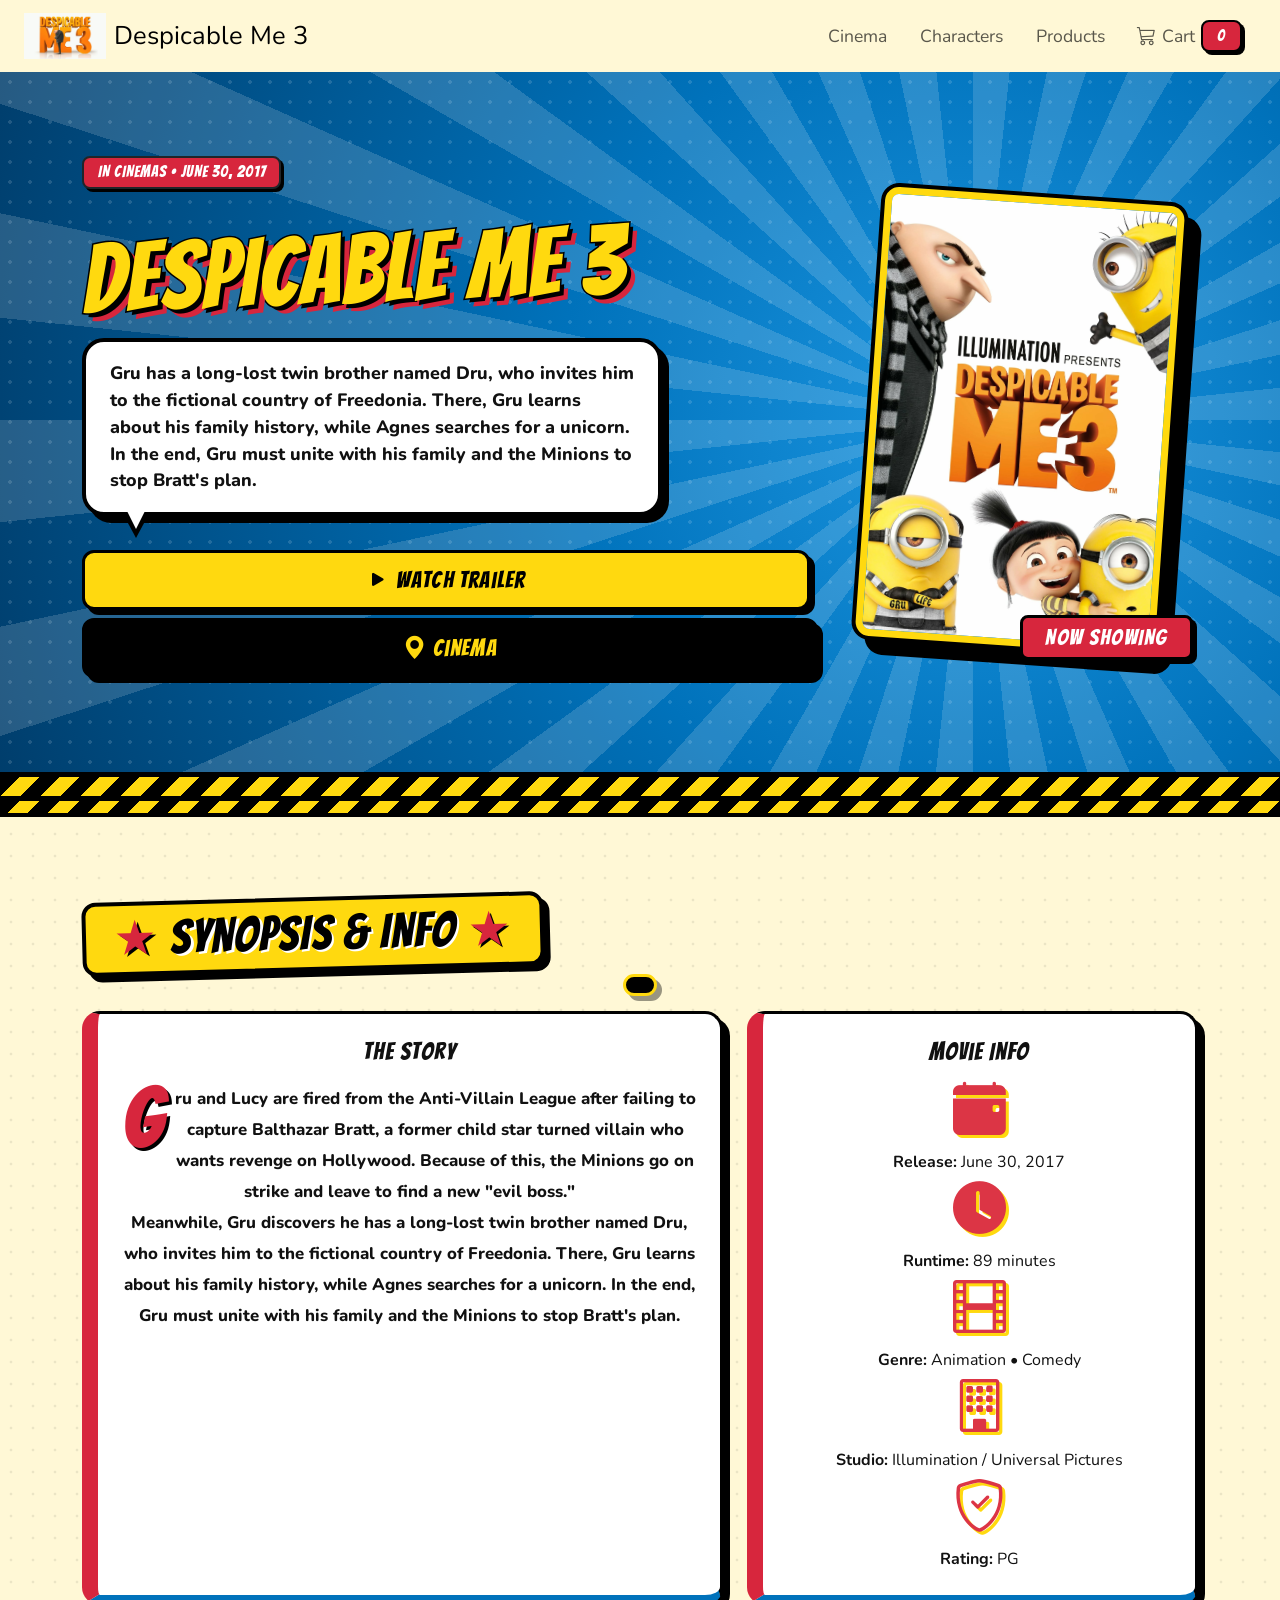
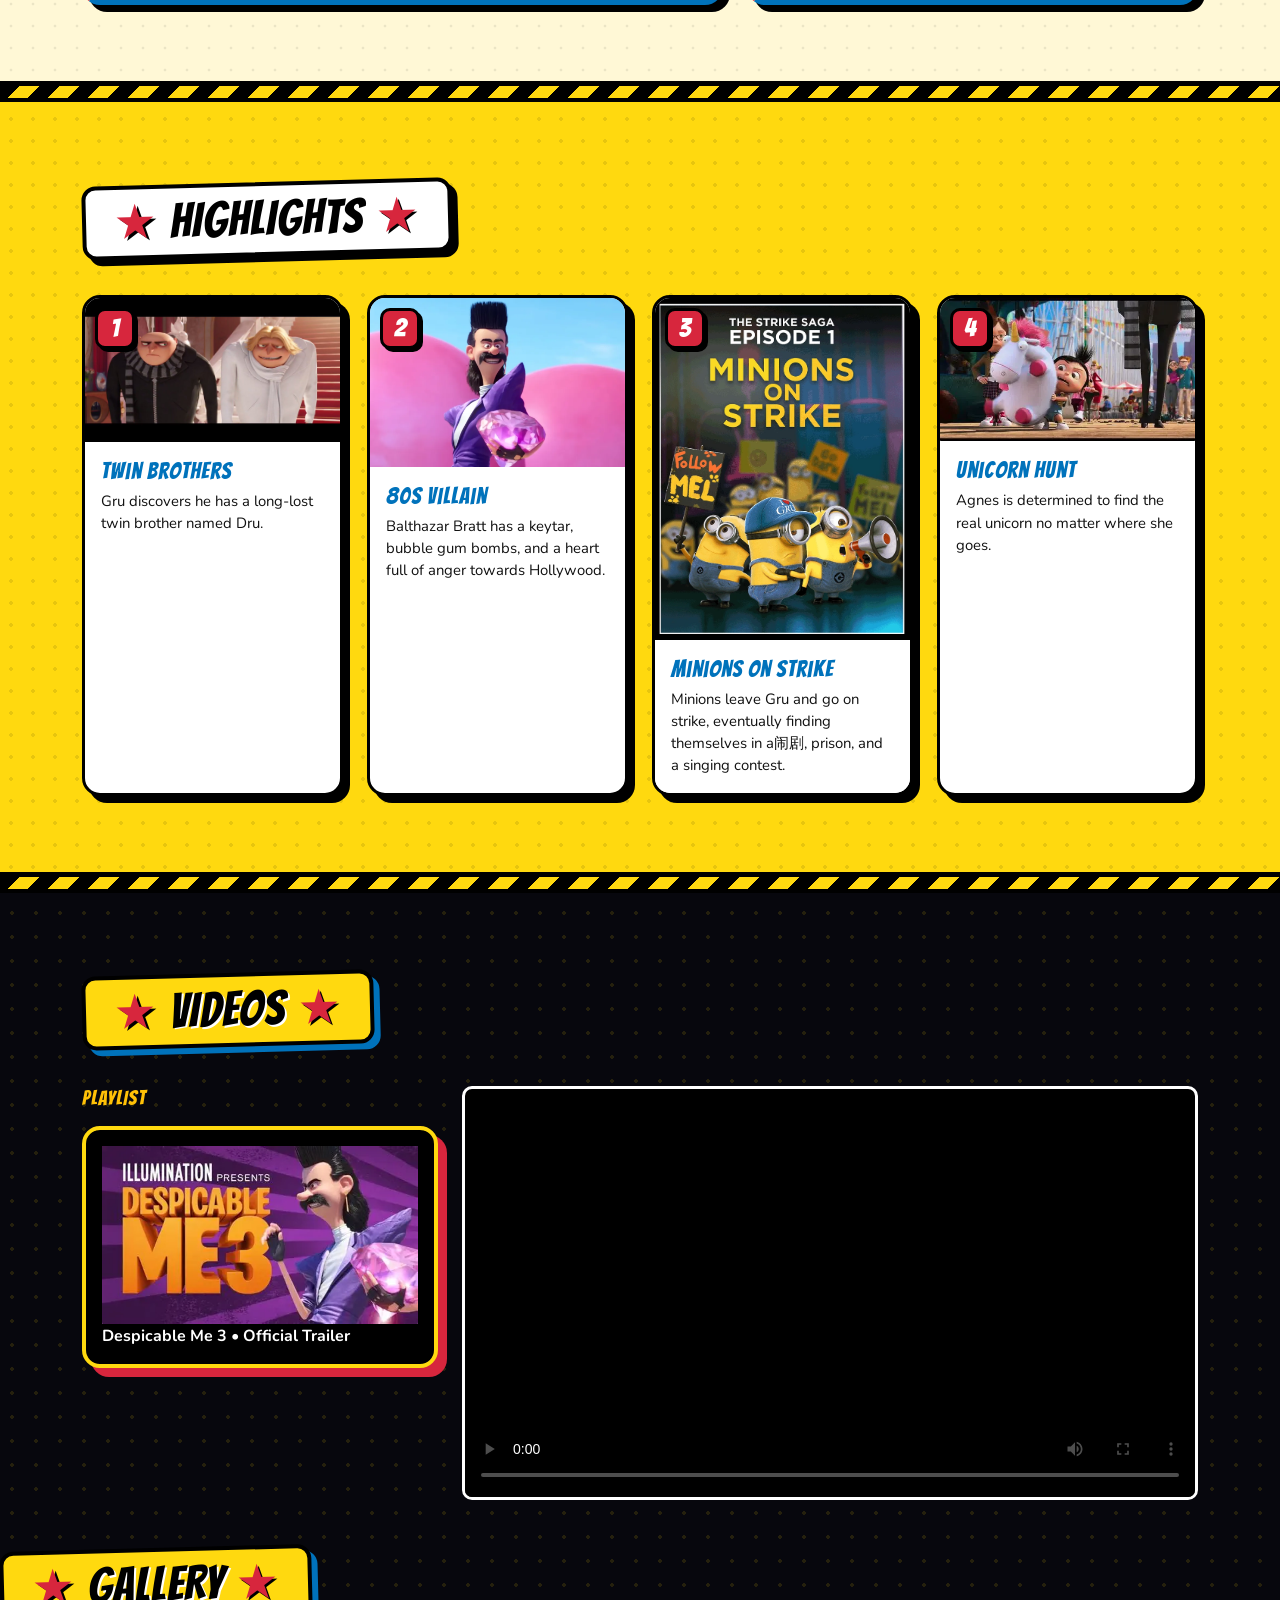
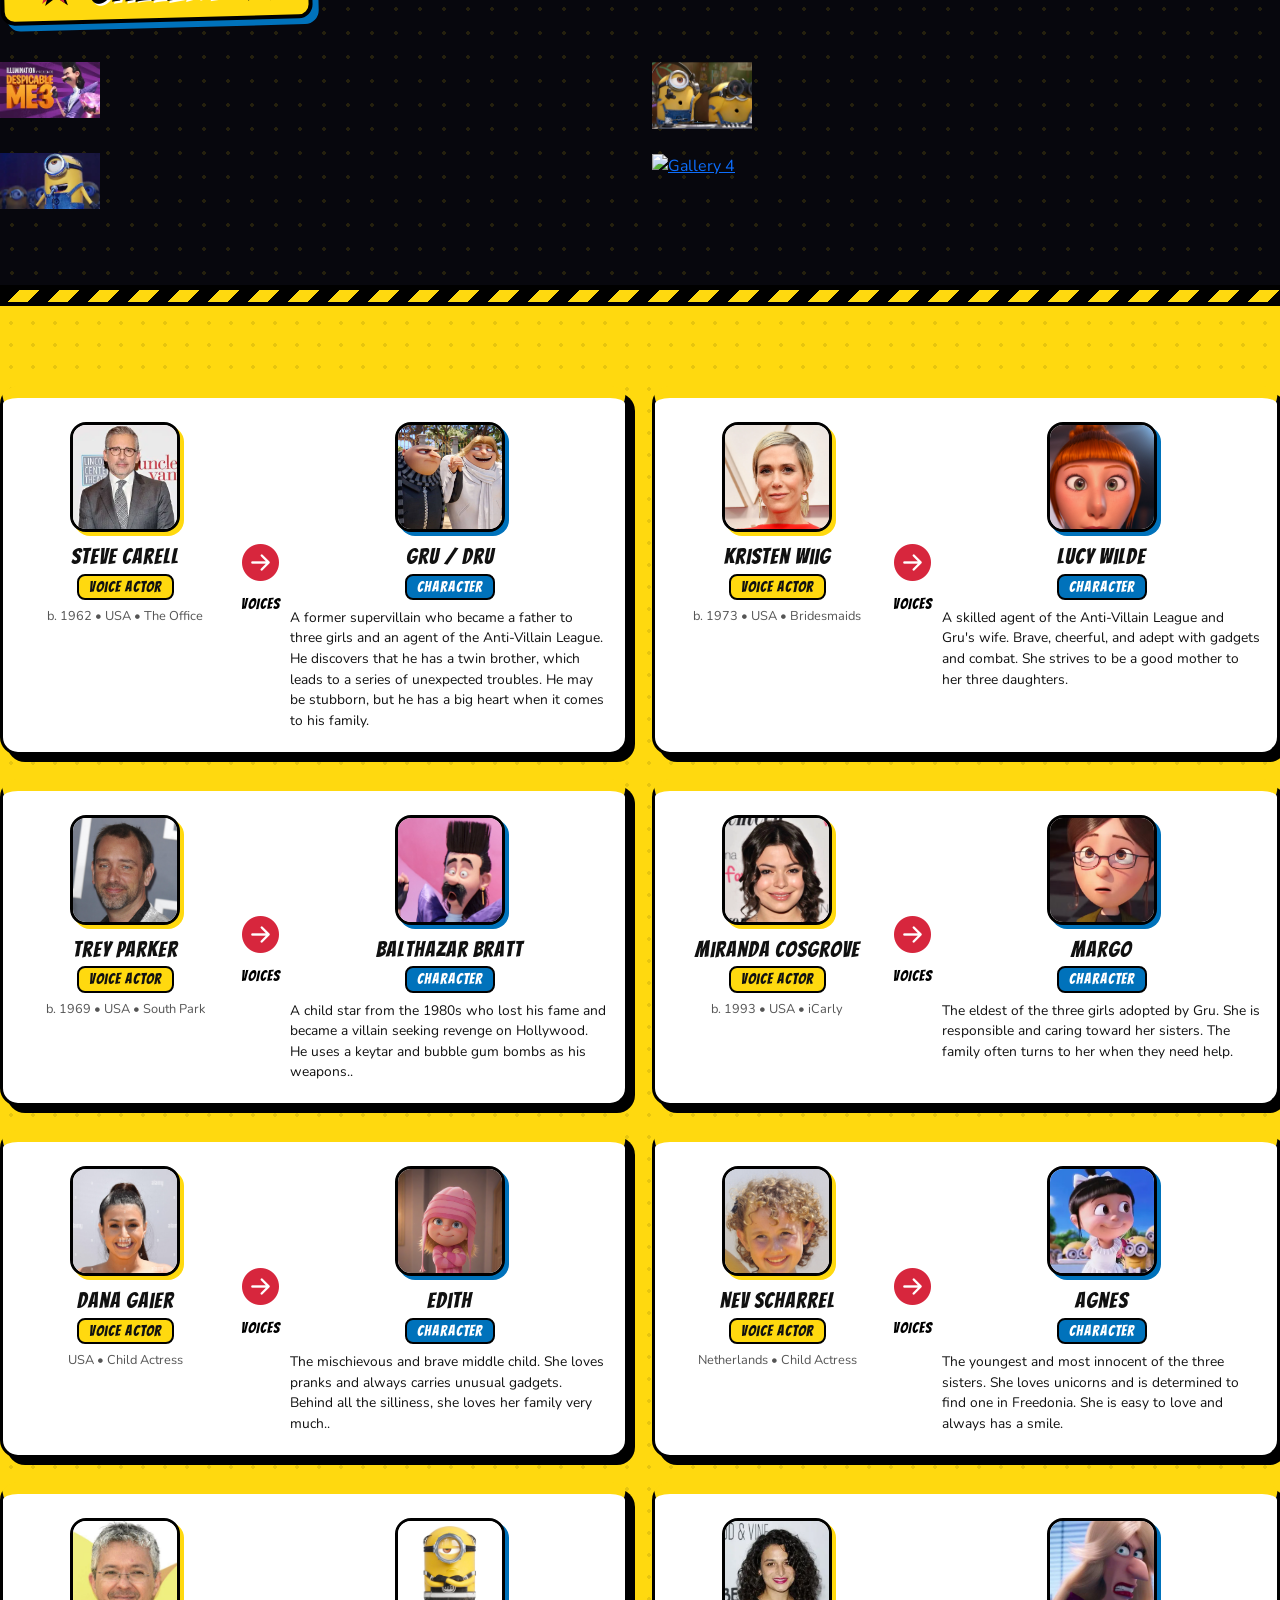
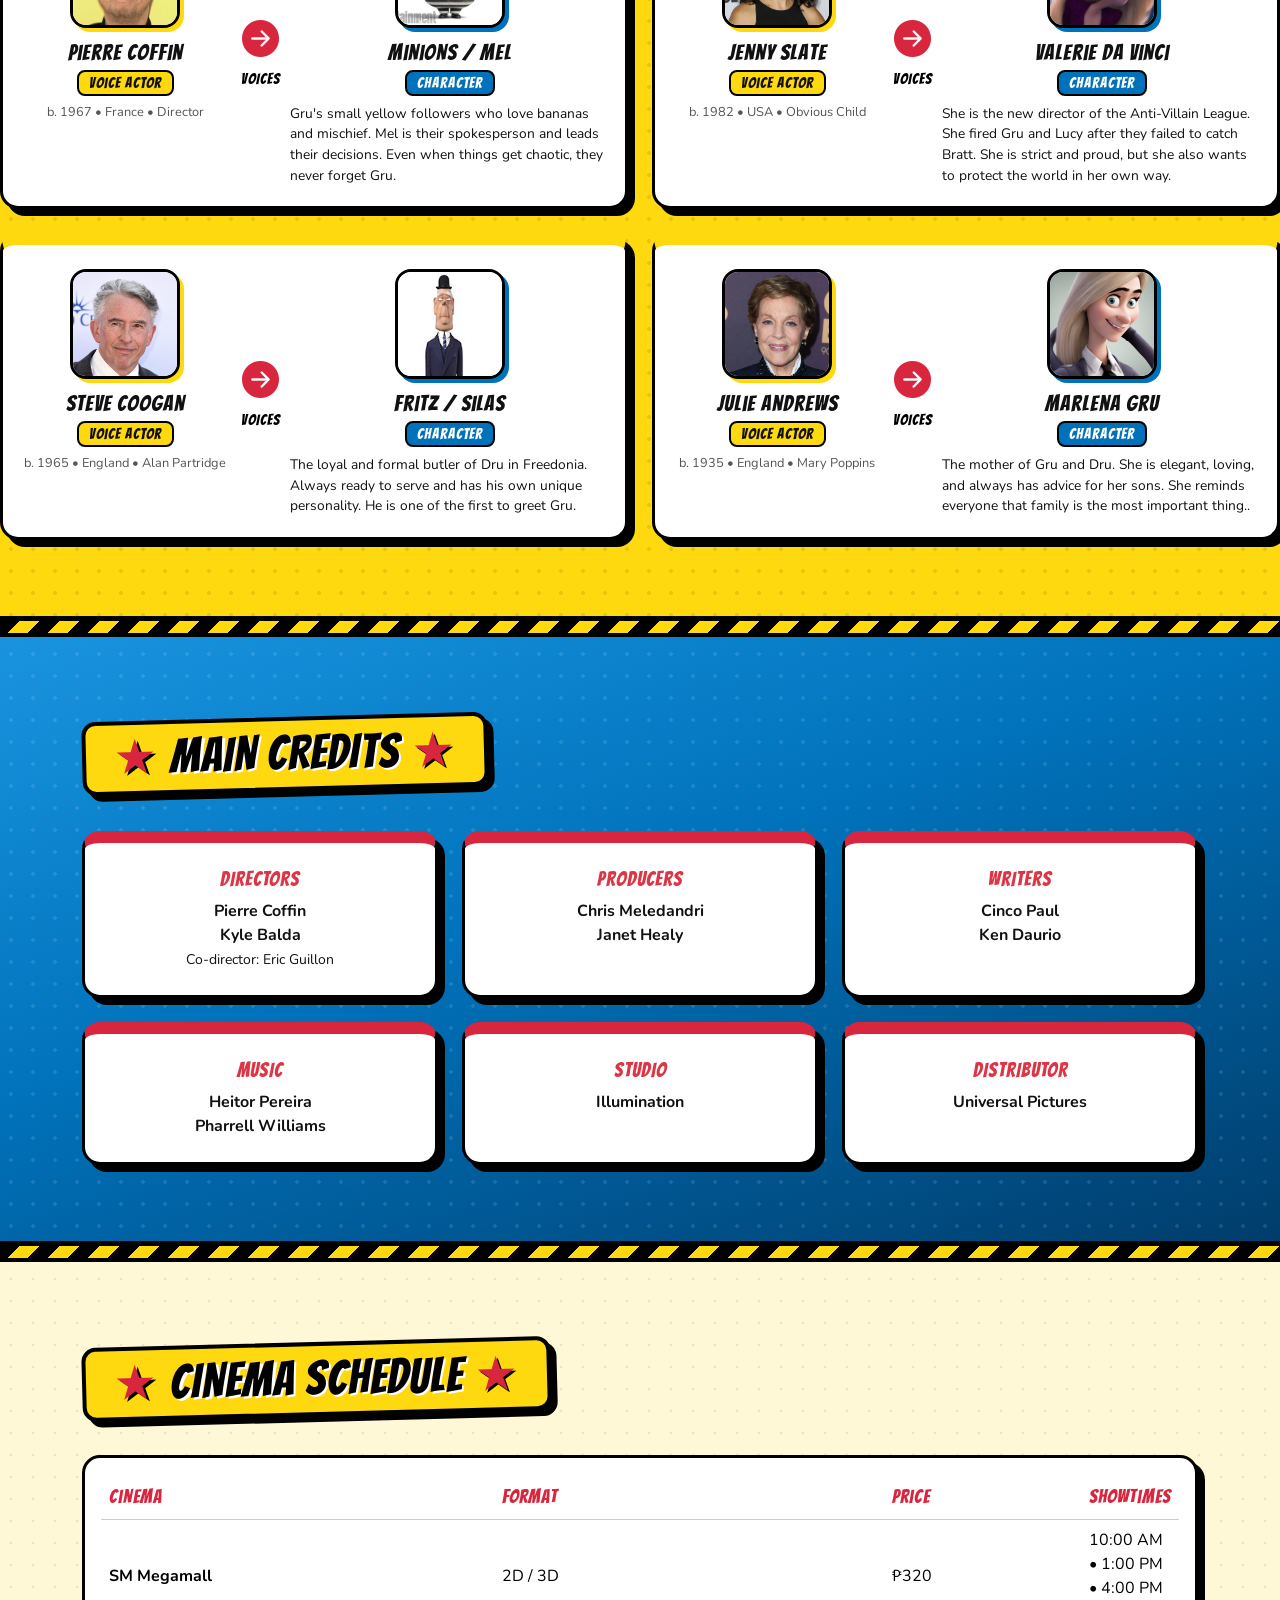
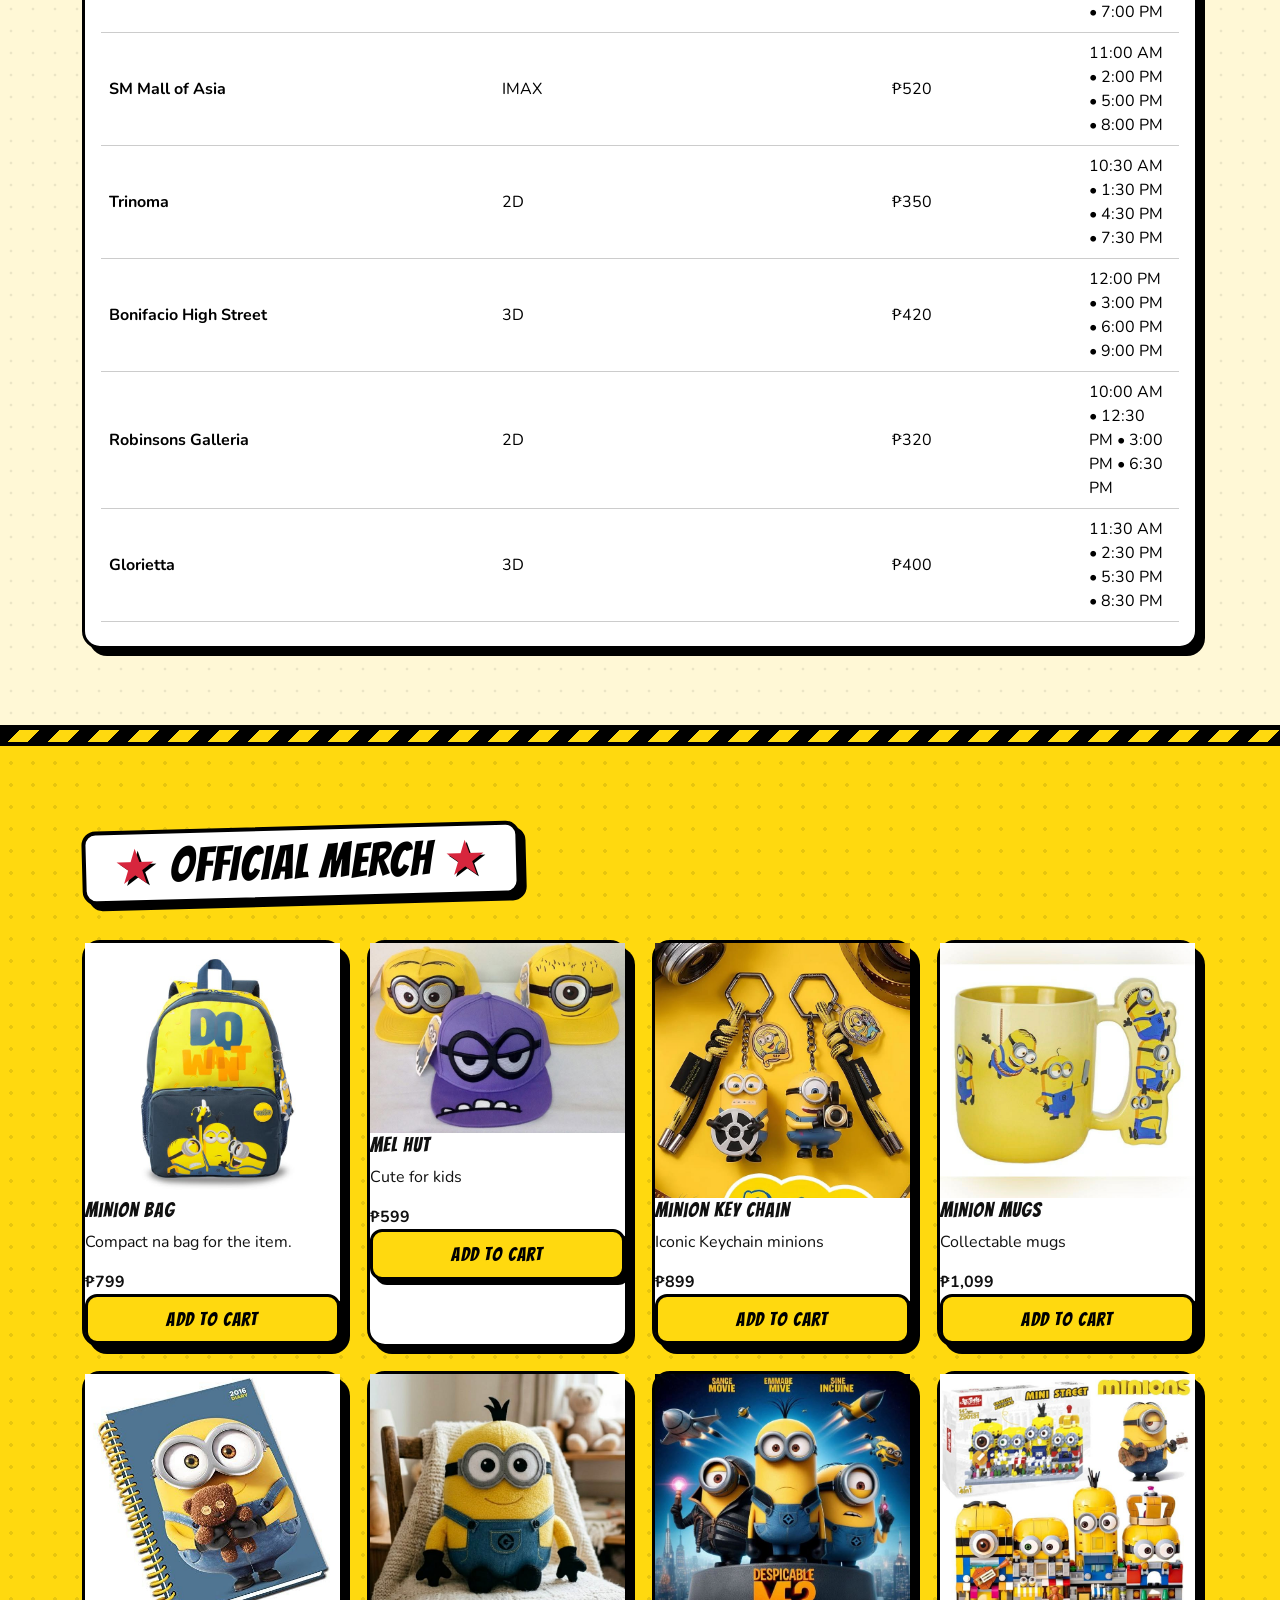
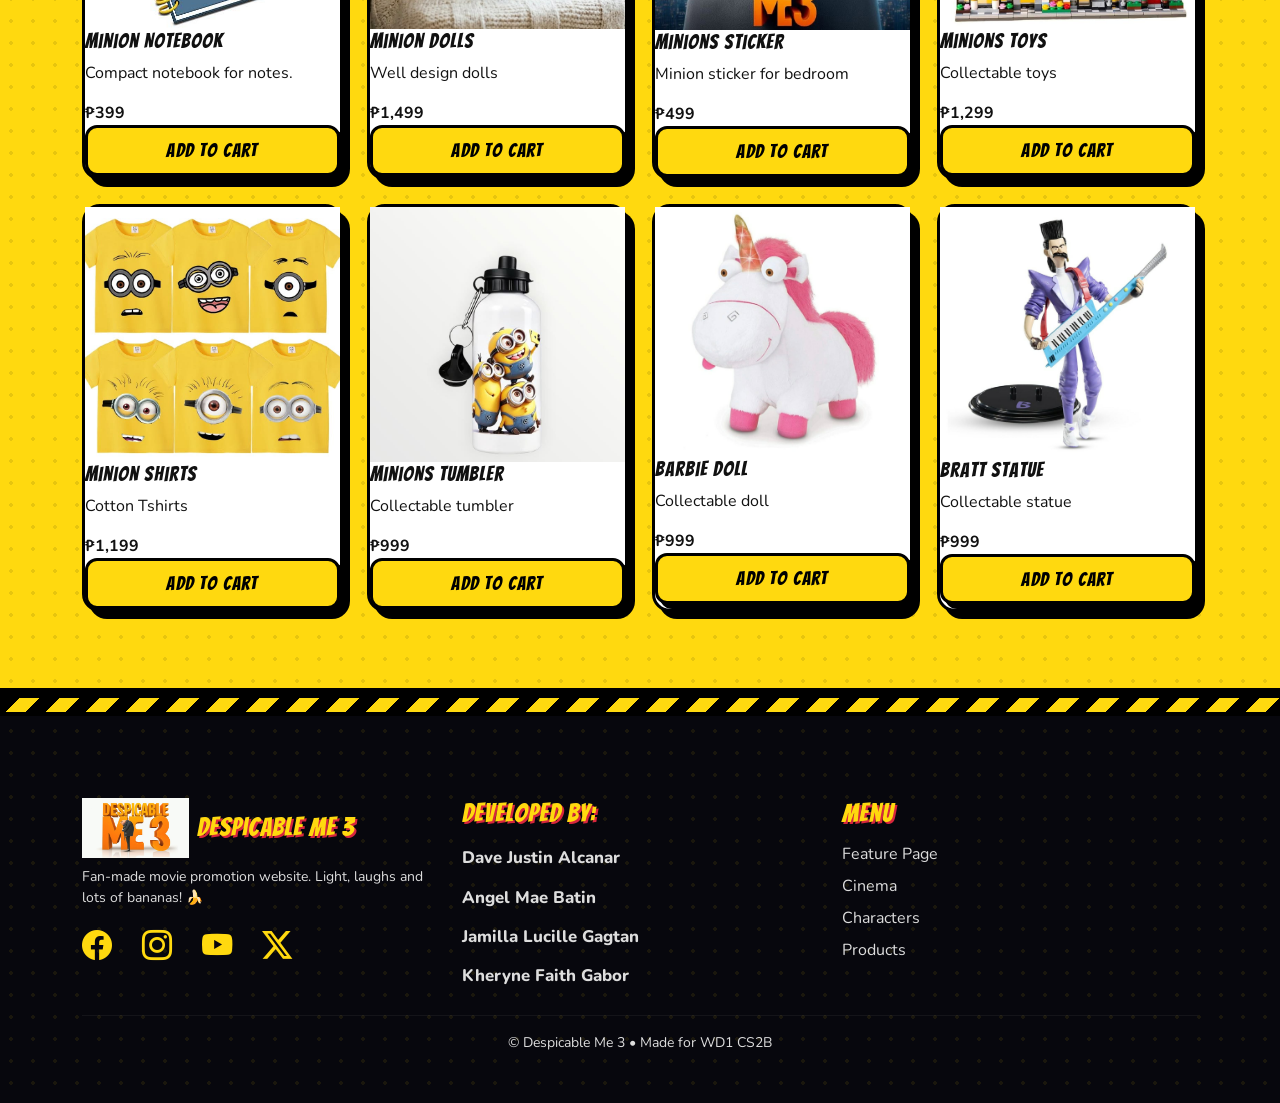
==== commit 6e740543: "Update index.html" ====
--- a/index.html
+++ b/index.html
@@ -108,10 +108,10 @@
 
     <h2 class="ttl text-center">GALLERY</h2>
     <div class="row g-4 gal">
-      <div class="col-12 col-md-6"><a href="media/img/gallery1.webp" target="_blank"><img src="media/img/gallery1.webp" alt="Gallery 1"></a></div>
-      <div class="col-12 col-md-6"><a href="media/img/gallery2.webp" target="_blank"><img src="media/img/gallery2.webp" alt="Gallery 2"></a></div>
-      <div class="col-12 col-md-6"><a href="media/img/gallery3.webp" target="_blank"><img src="media/img/gallery3.webp" alt="Gallery 3"></a></div>
-      <div class="col-12 col-md-6"><a href="media/img/gallery4.webp" target="_blank"><img src="media/img/galerry4.webp" alt="Gallery 4"></a></div>
+      <div class="col-12 col-md-6"><a href="media/img/gallery1.webp" target="_blank"><img src="media/img/gallery1.webp" alt="Gallery 1" width="100px"></a></div>
+      <div class="col-12 col-md-6"><a href="media/img/gallery2.webp" target="_blank"><img src="media/img/gallery2.webp" alt="Gallery 2" width="100px"></a></div>
+      <div class="col-12 col-md-6"><a href="media/img/gallery3.webp" target="_blank"><img src="media/img/gallery3.webp" alt="Gallery 3" width="100px"></a></div>
+      <div class="col-12 col-md-6"><a href="media/img/gallery4.webp" target="_blank"><img src="media/img/gallery4.webp" alt="Gallery 4" width="100px"></a></div>
     </div>
   </div>
 </section>
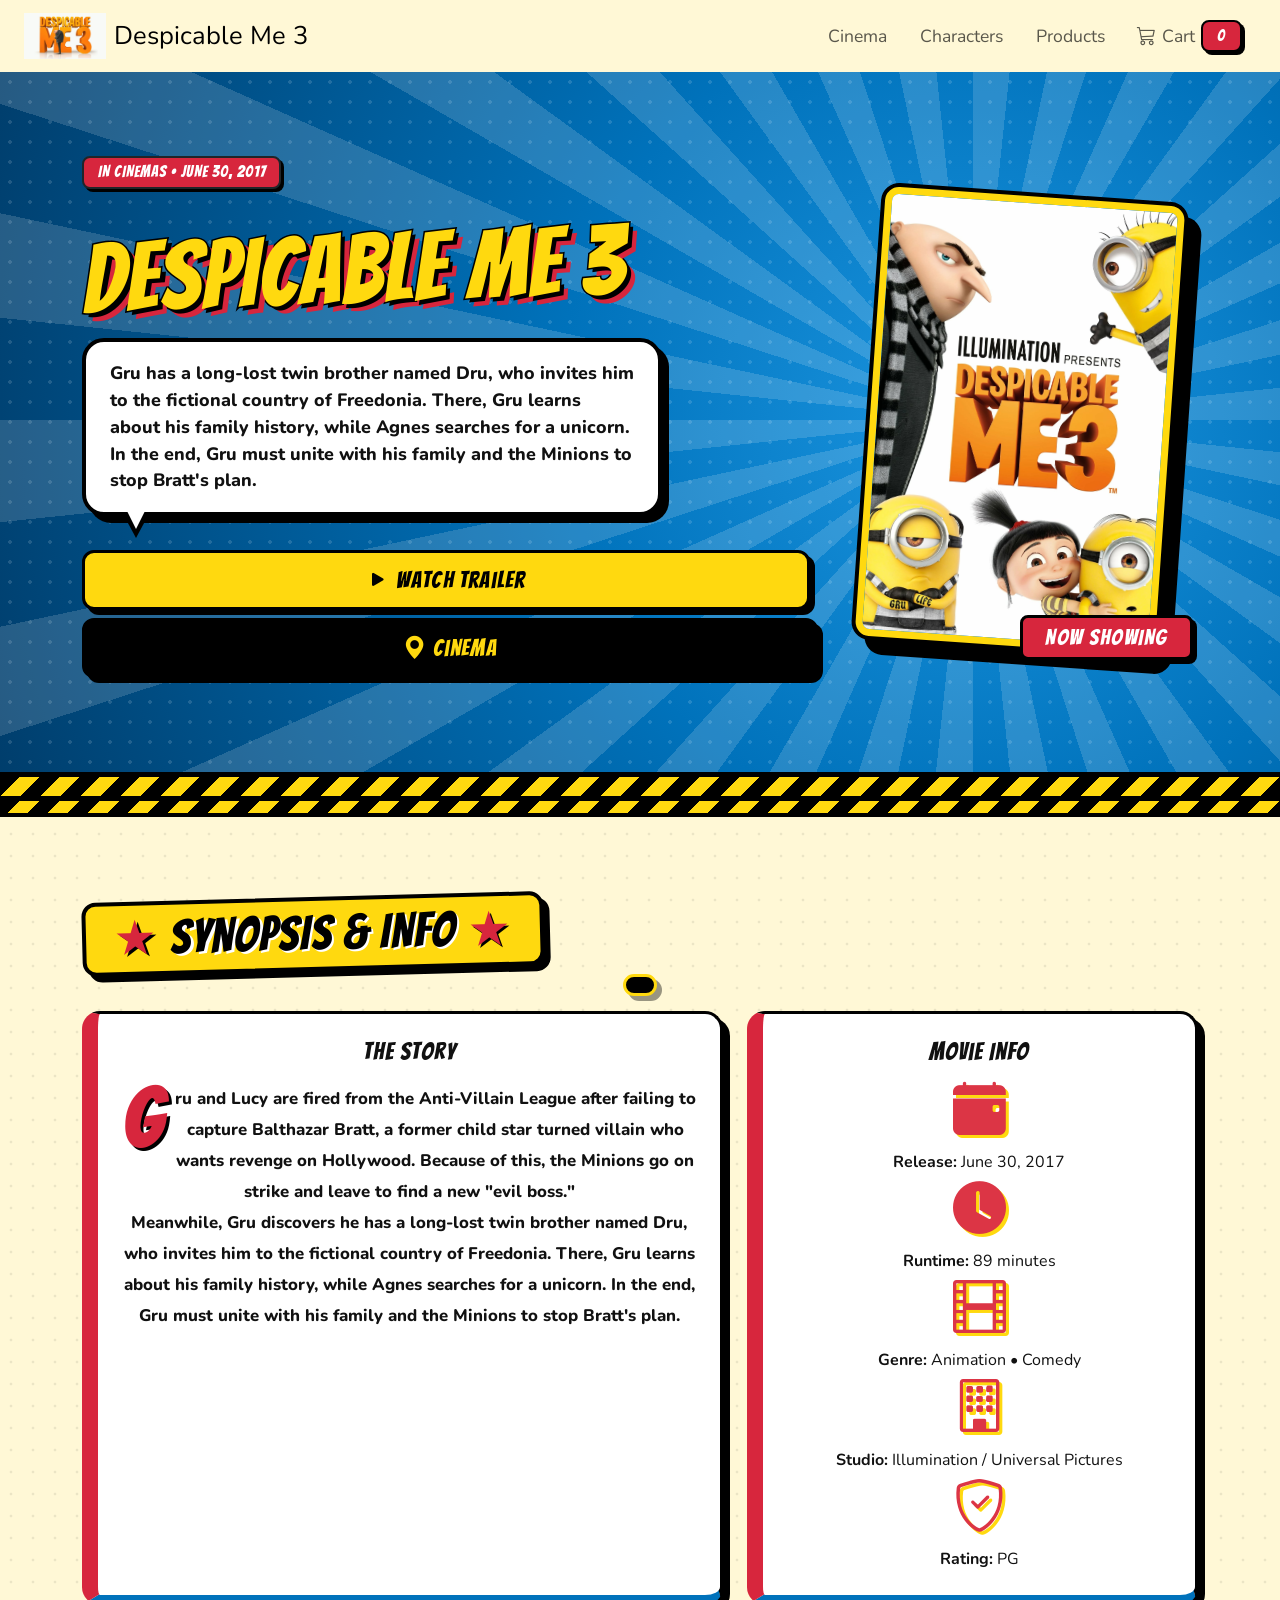
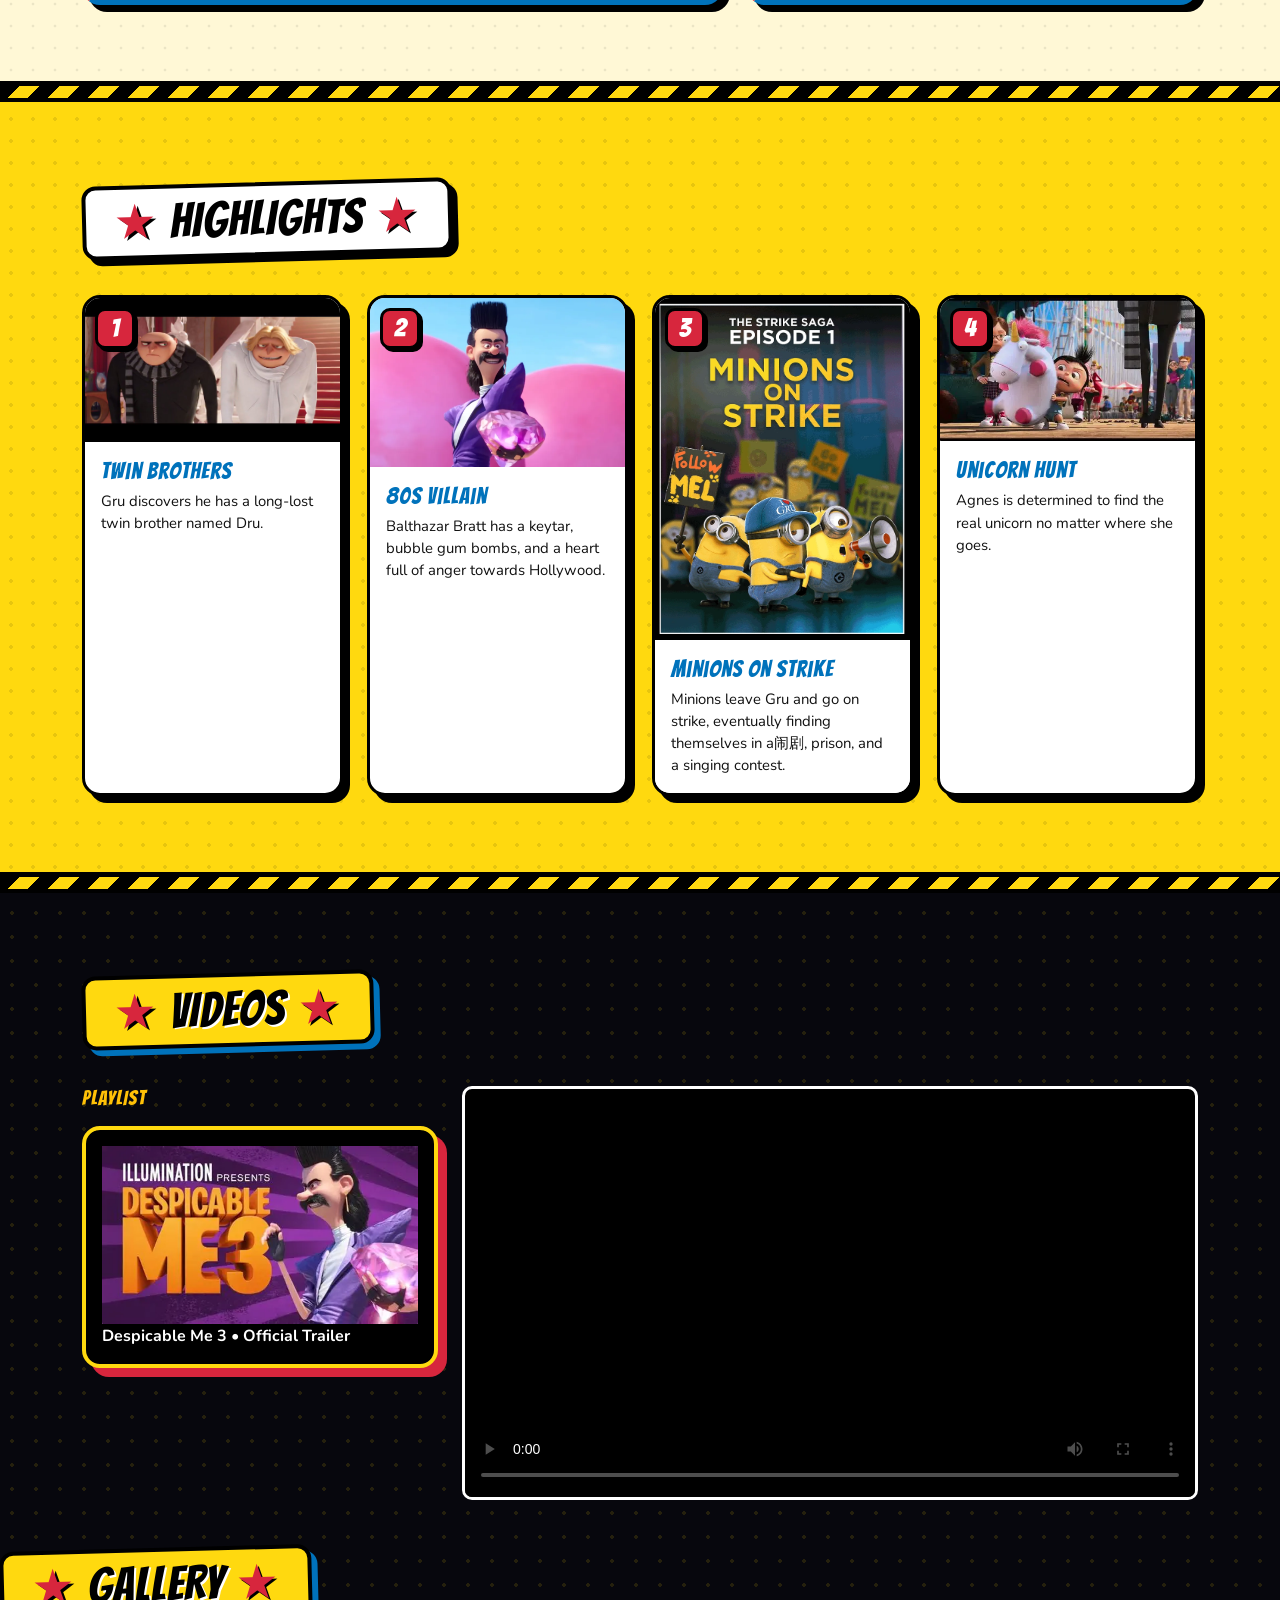
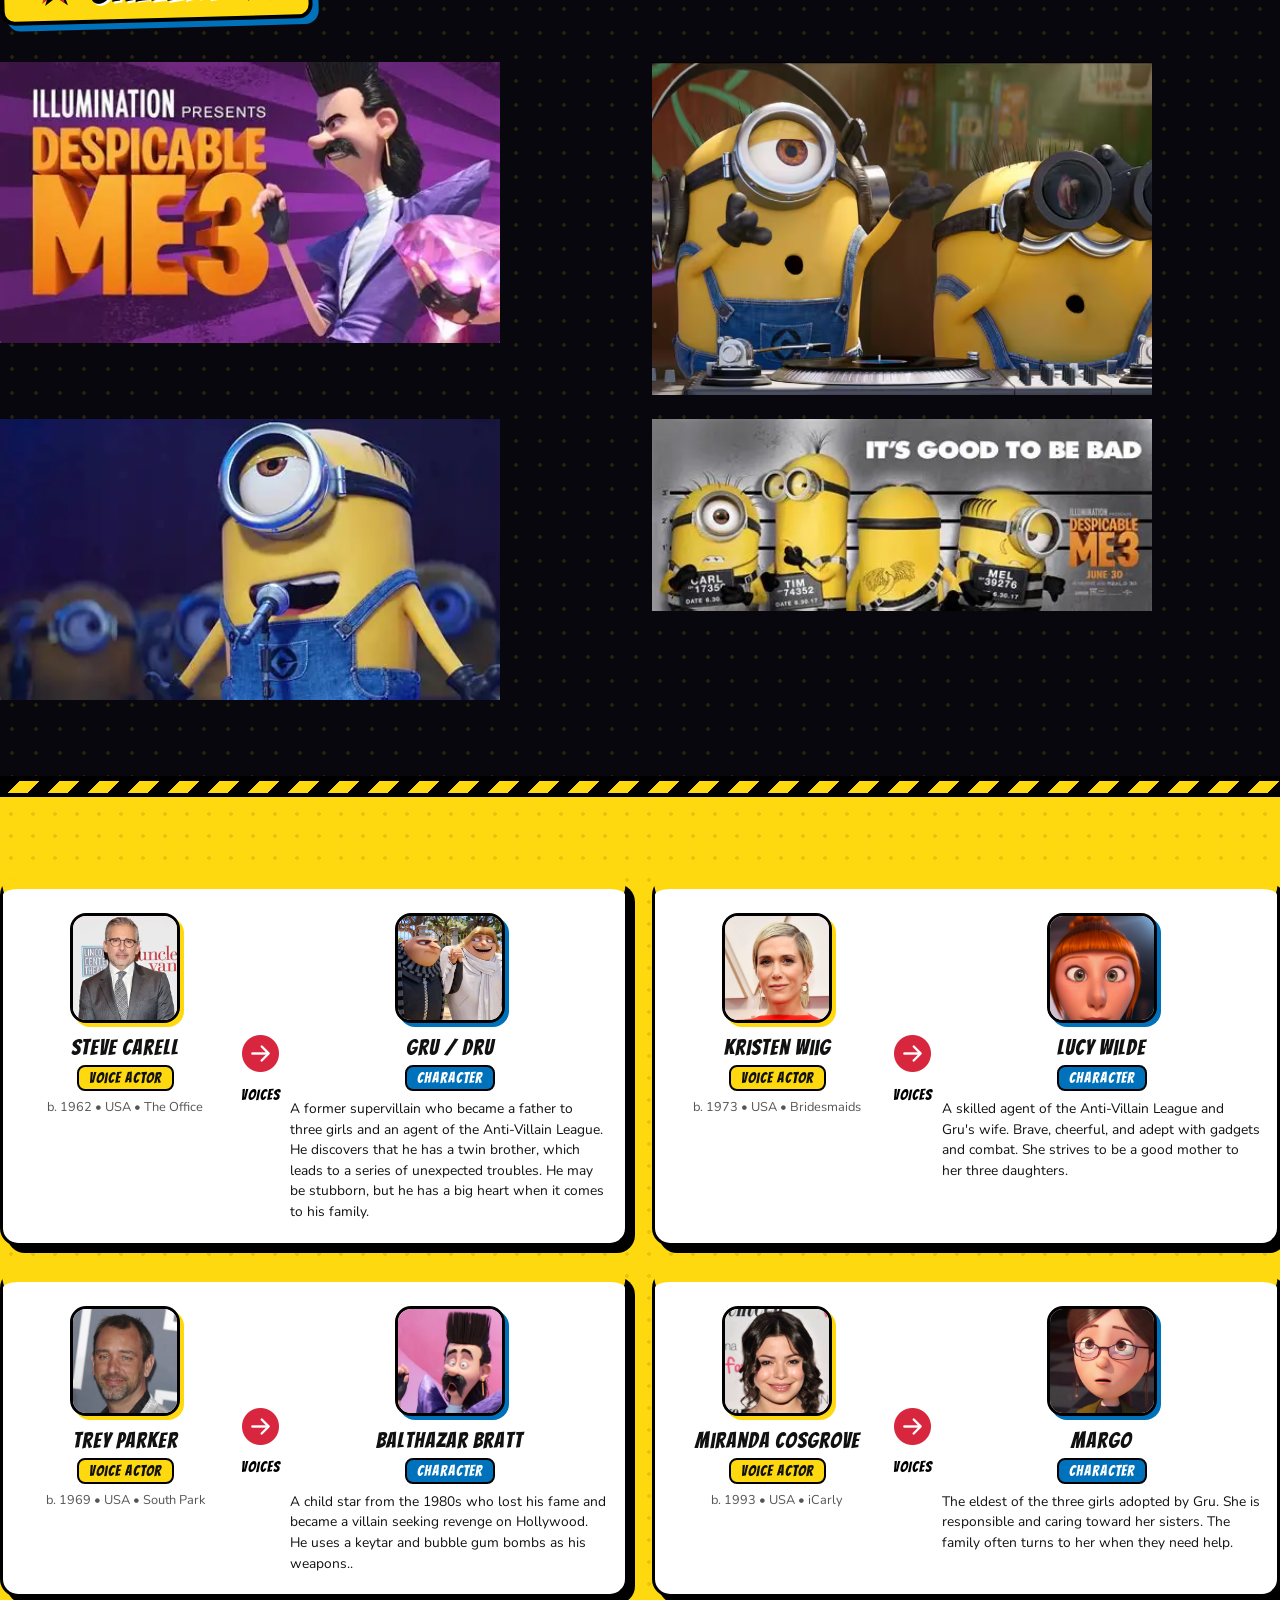
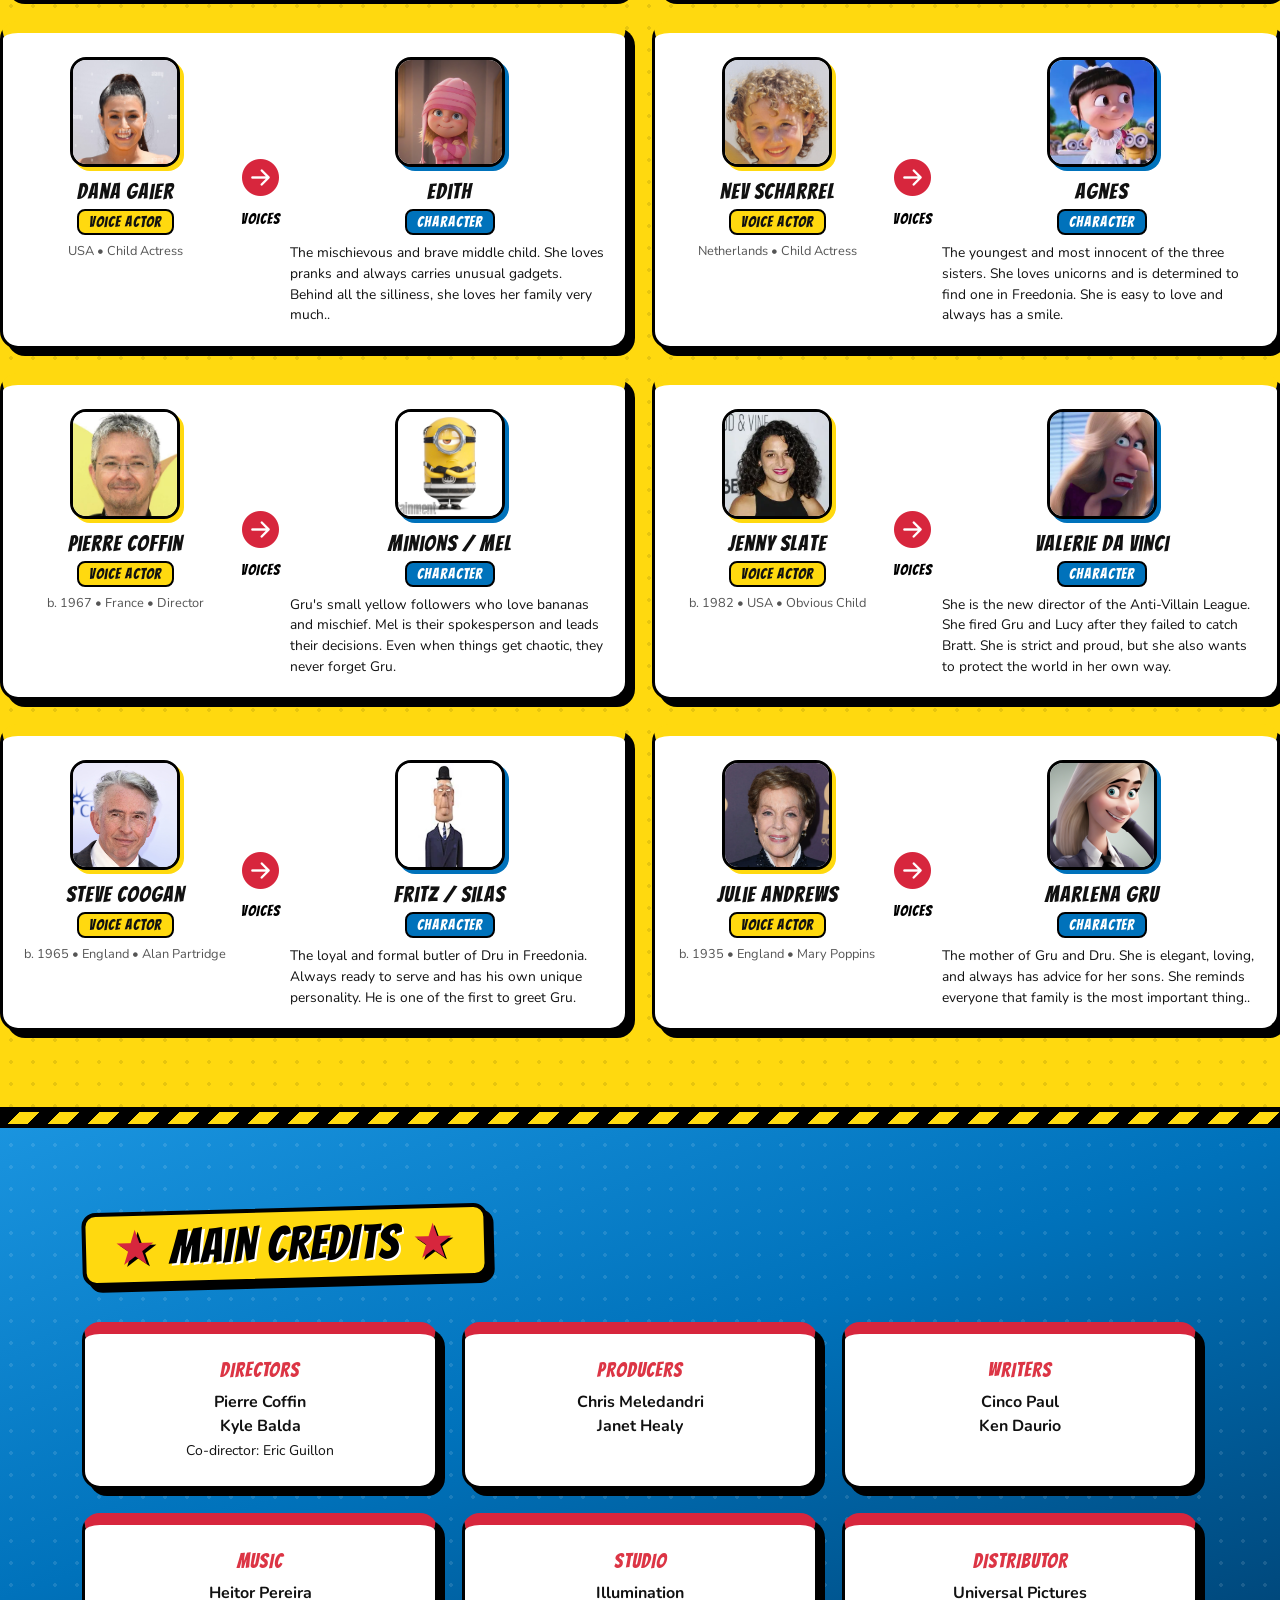
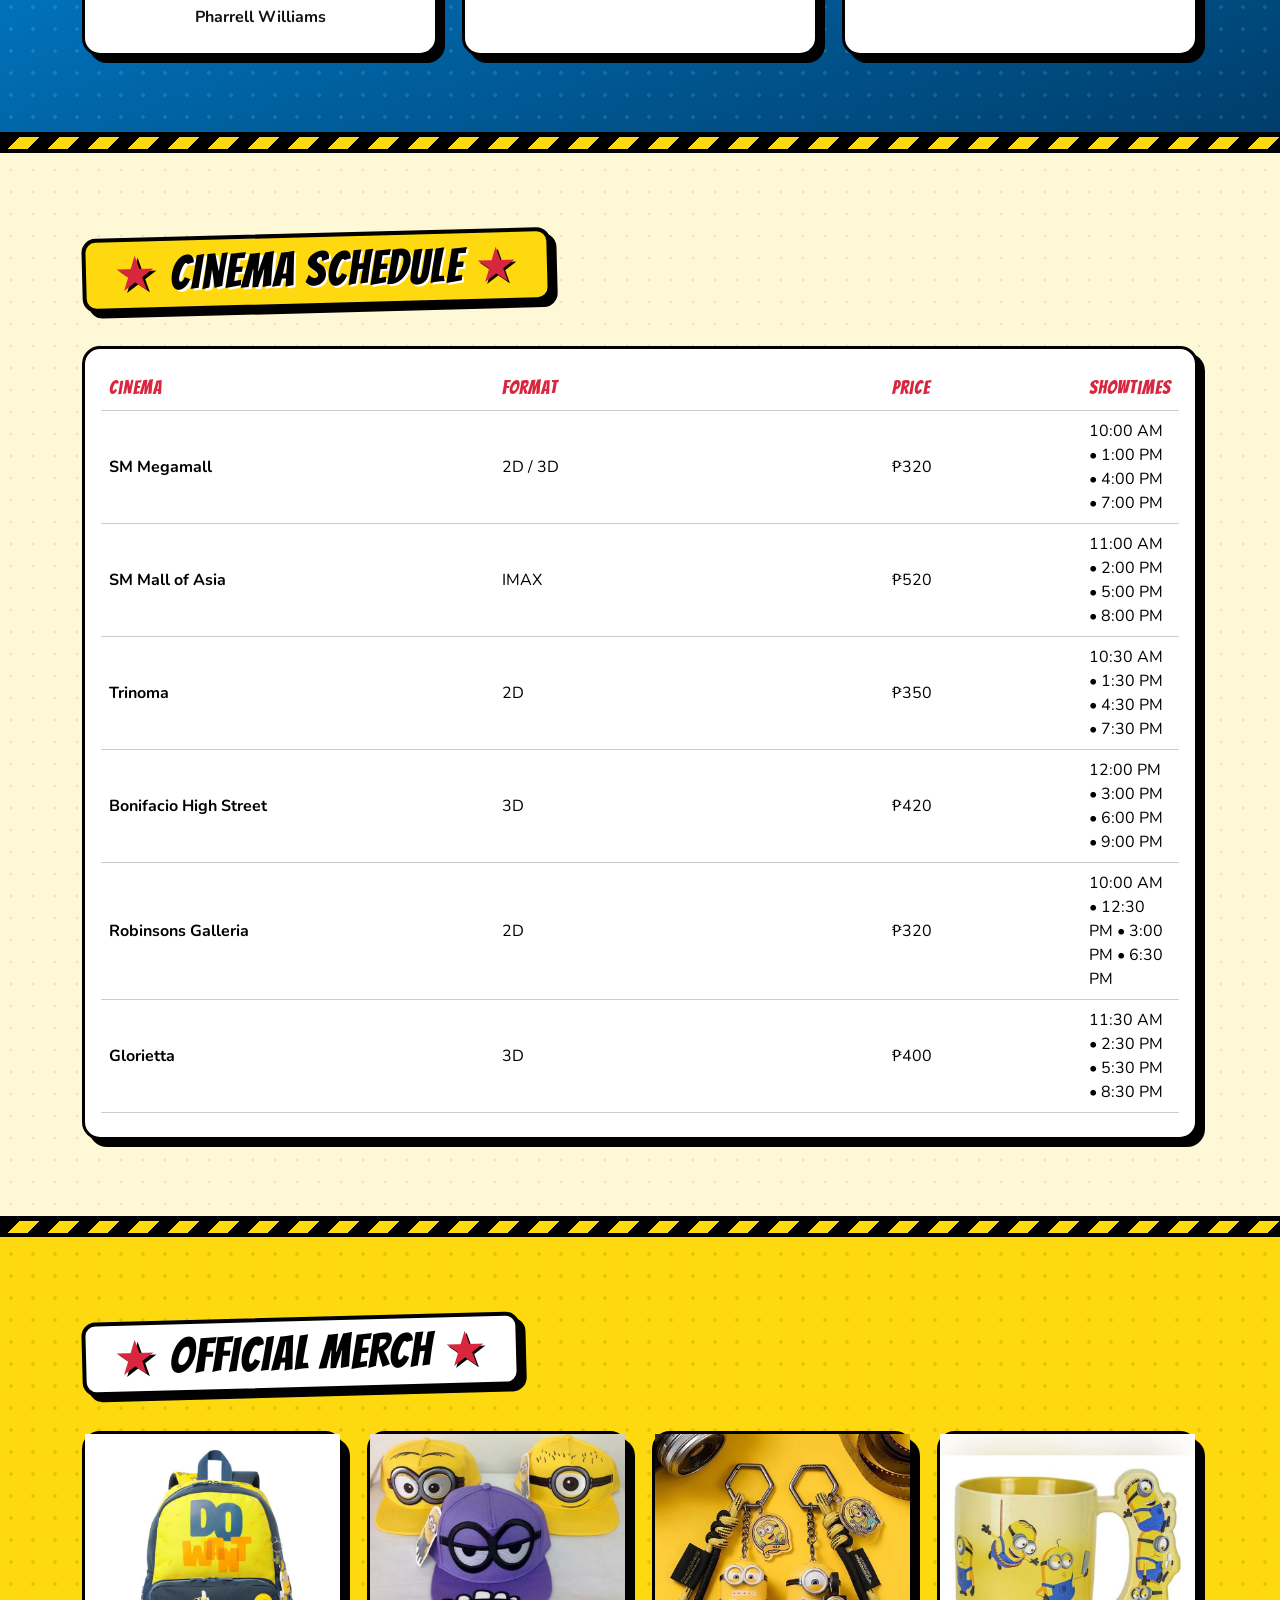
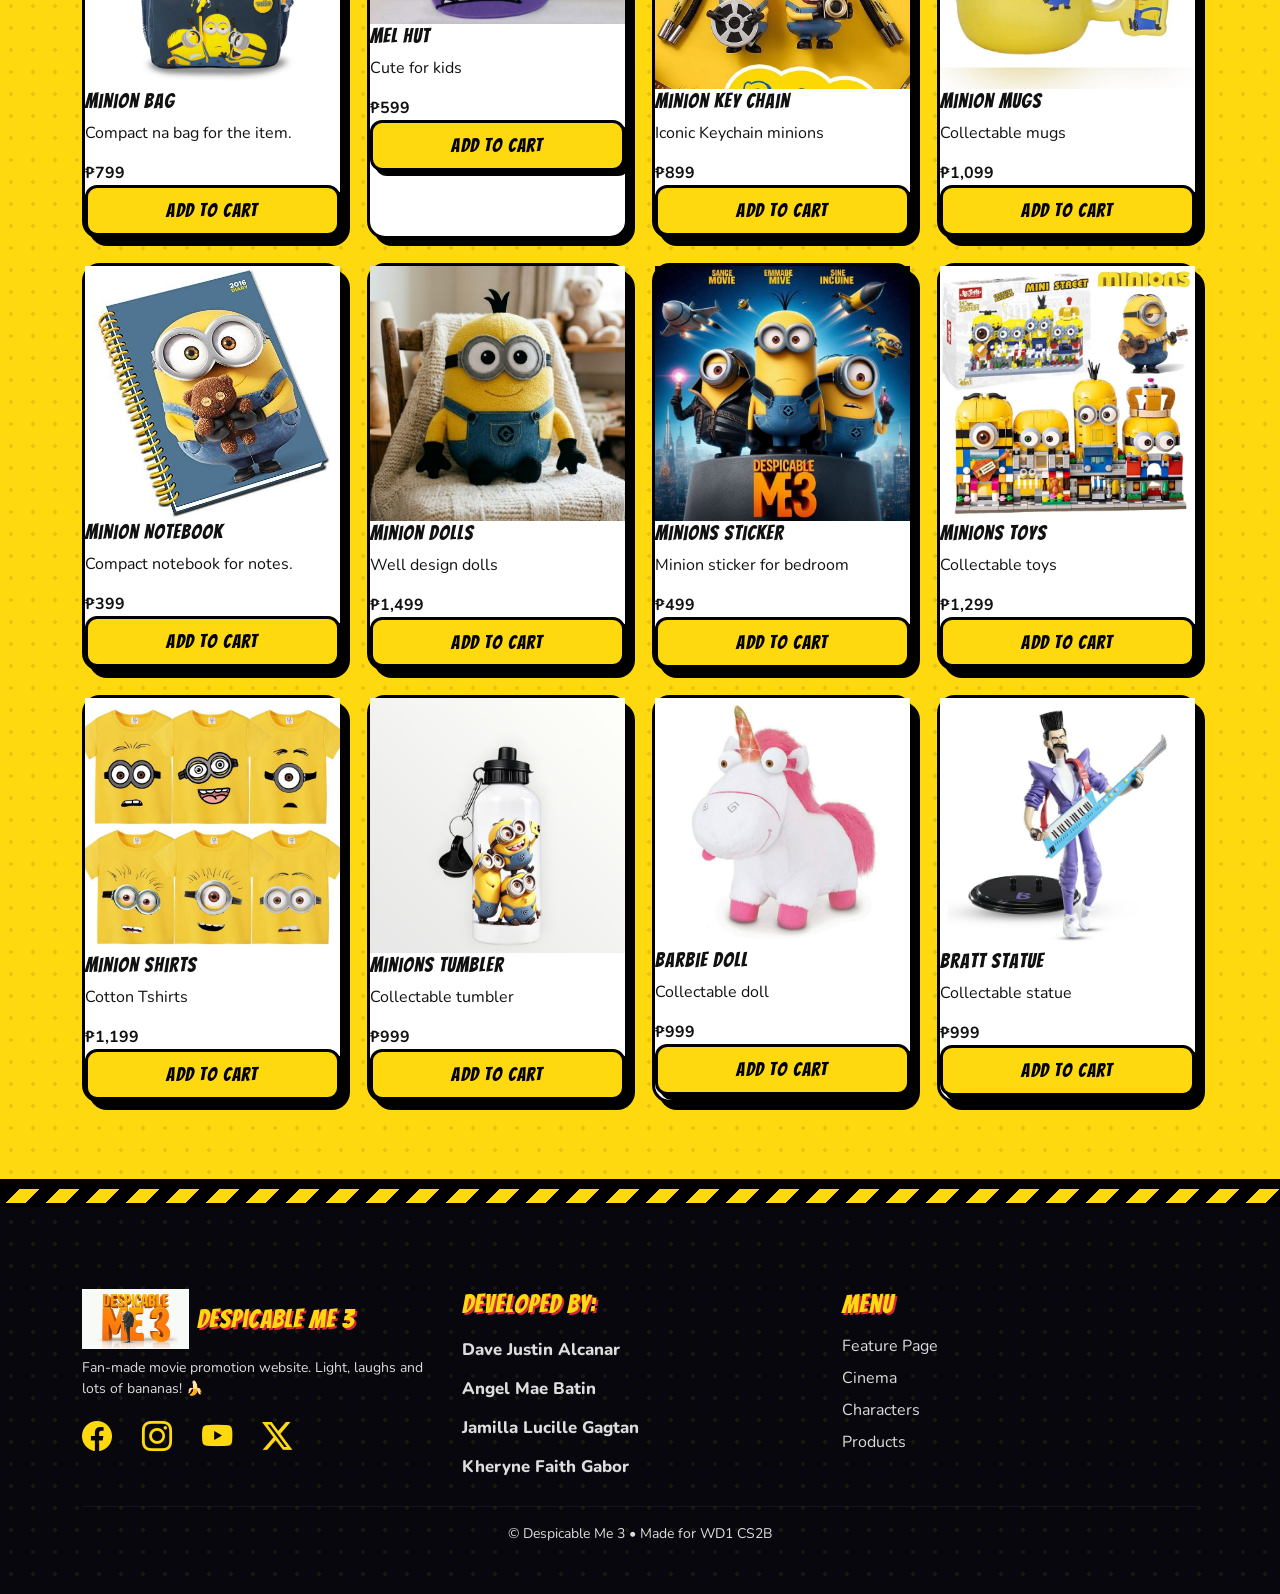
==== commit 06707c86: "Update index.html" ====
--- a/index.html
+++ b/index.html
@@ -108,10 +108,10 @@
 
     <h2 class="ttl text-center">GALLERY</h2>
     <div class="row g-4 gal">
-      <div class="col-12 col-md-6"><a href="media/img/gallery1.webp" target="_blank"><img src="media/img/gallery1.webp" alt="Gallery 1" width="100px"></a></div>
-      <div class="col-12 col-md-6"><a href="media/img/gallery2.webp" target="_blank"><img src="media/img/gallery2.webp" alt="Gallery 2" width="100px"></a></div>
-      <div class="col-12 col-md-6"><a href="media/img/gallery3.webp" target="_blank"><img src="media/img/gallery3.webp" alt="Gallery 3" width="100px"></a></div>
-      <div class="col-12 col-md-6"><a href="media/img/gallery4.webp" target="_blank"><img src="media/img/gallery4.webp" alt="Gallery 4" width="100px"></a></div>
+      <div class="col-12 col-md-6"><a href="media/img/gallery1.webp" target="_blank"><img src="media/img/gallery1.webp" alt="Gallery 1" width="500px"></a></div>
+      <div class="col-12 col-md-6"><a href="media/img/gallery2.webp" target="_blank"><img src="media/img/gallery2.webp" alt="Gallery 2" width="500px"></a></div>
+      <div class="col-12 col-md-6"><a href="media/img/gallery3.webp" target="_blank"><img src="media/img/gallery3.webp" alt="Gallery 3" width="500px"></a></div>
+      <div class="col-12 col-md-6"><a href="media/img/gallery4.webp" target="_blank"><img src="media/img/galerry4.webp" alt="Gallery 4" width="500px"></a></div>
     </div>
   </div>
 </section>
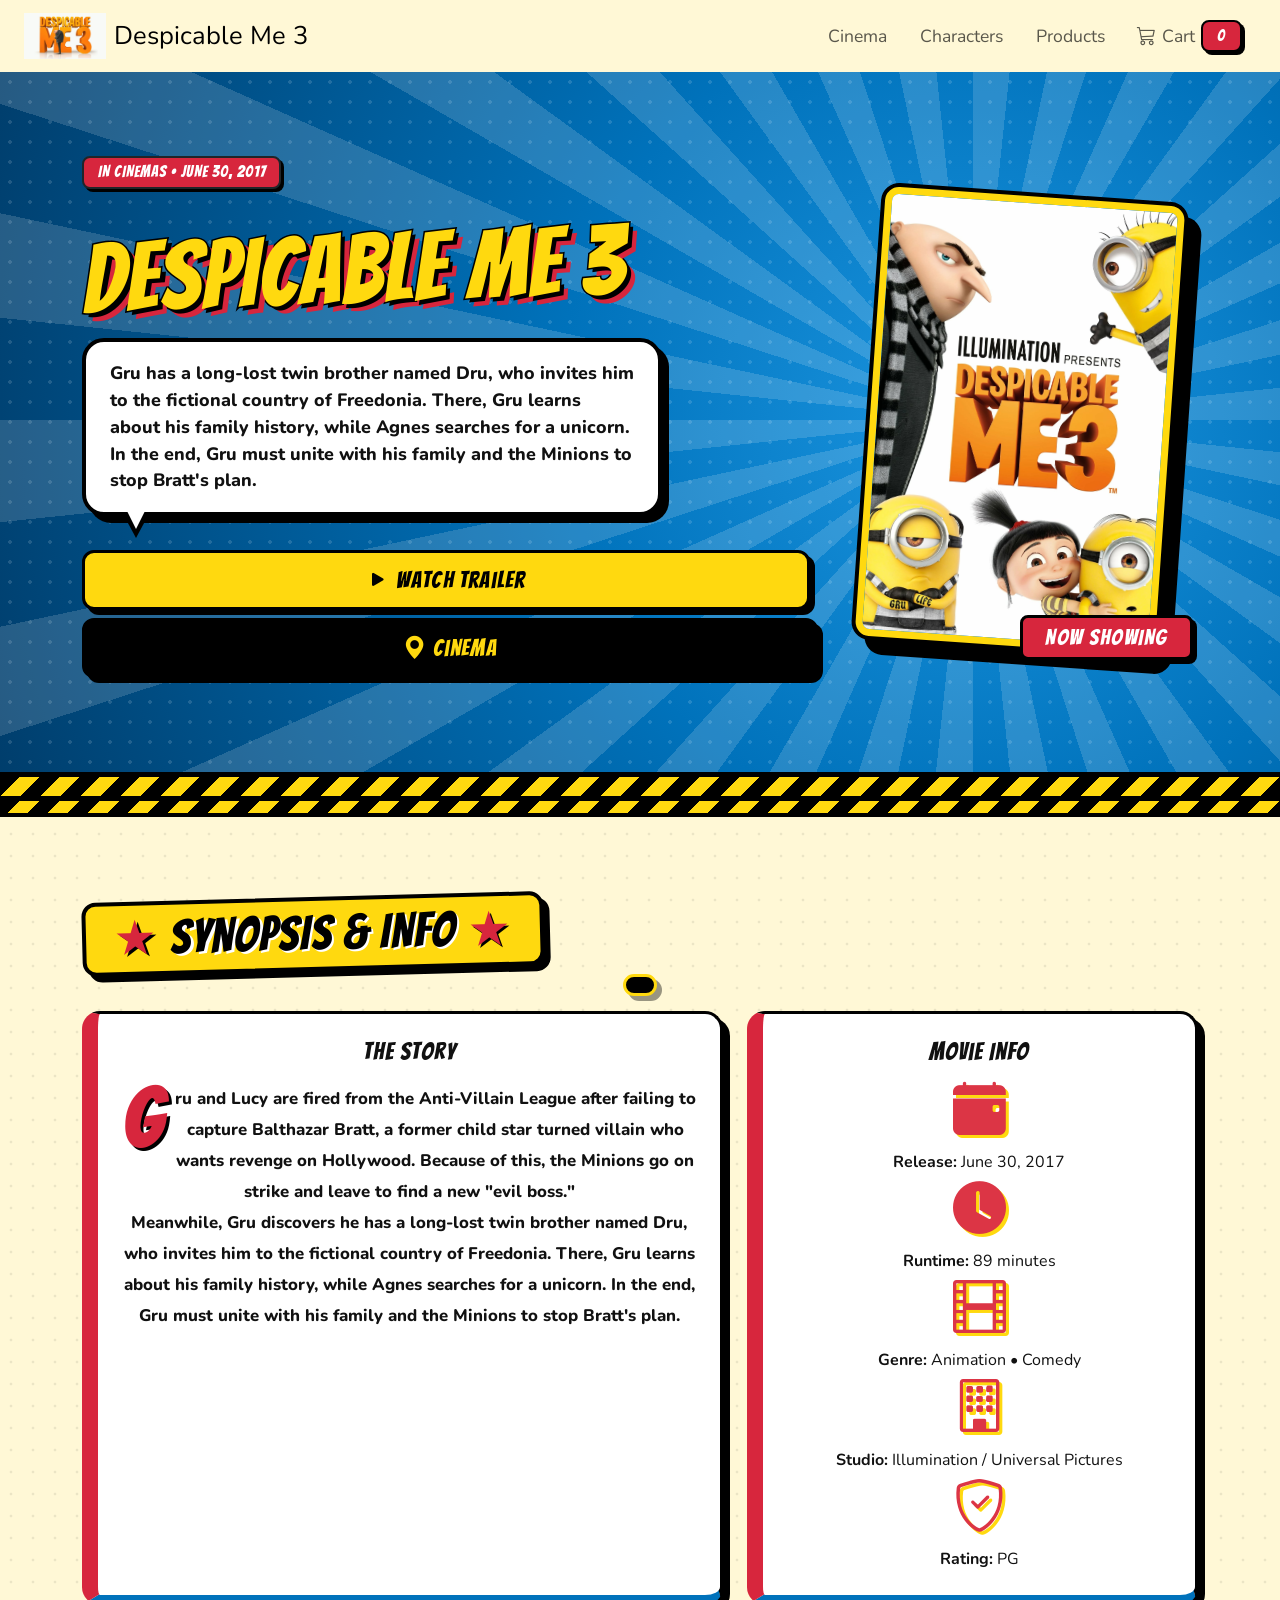
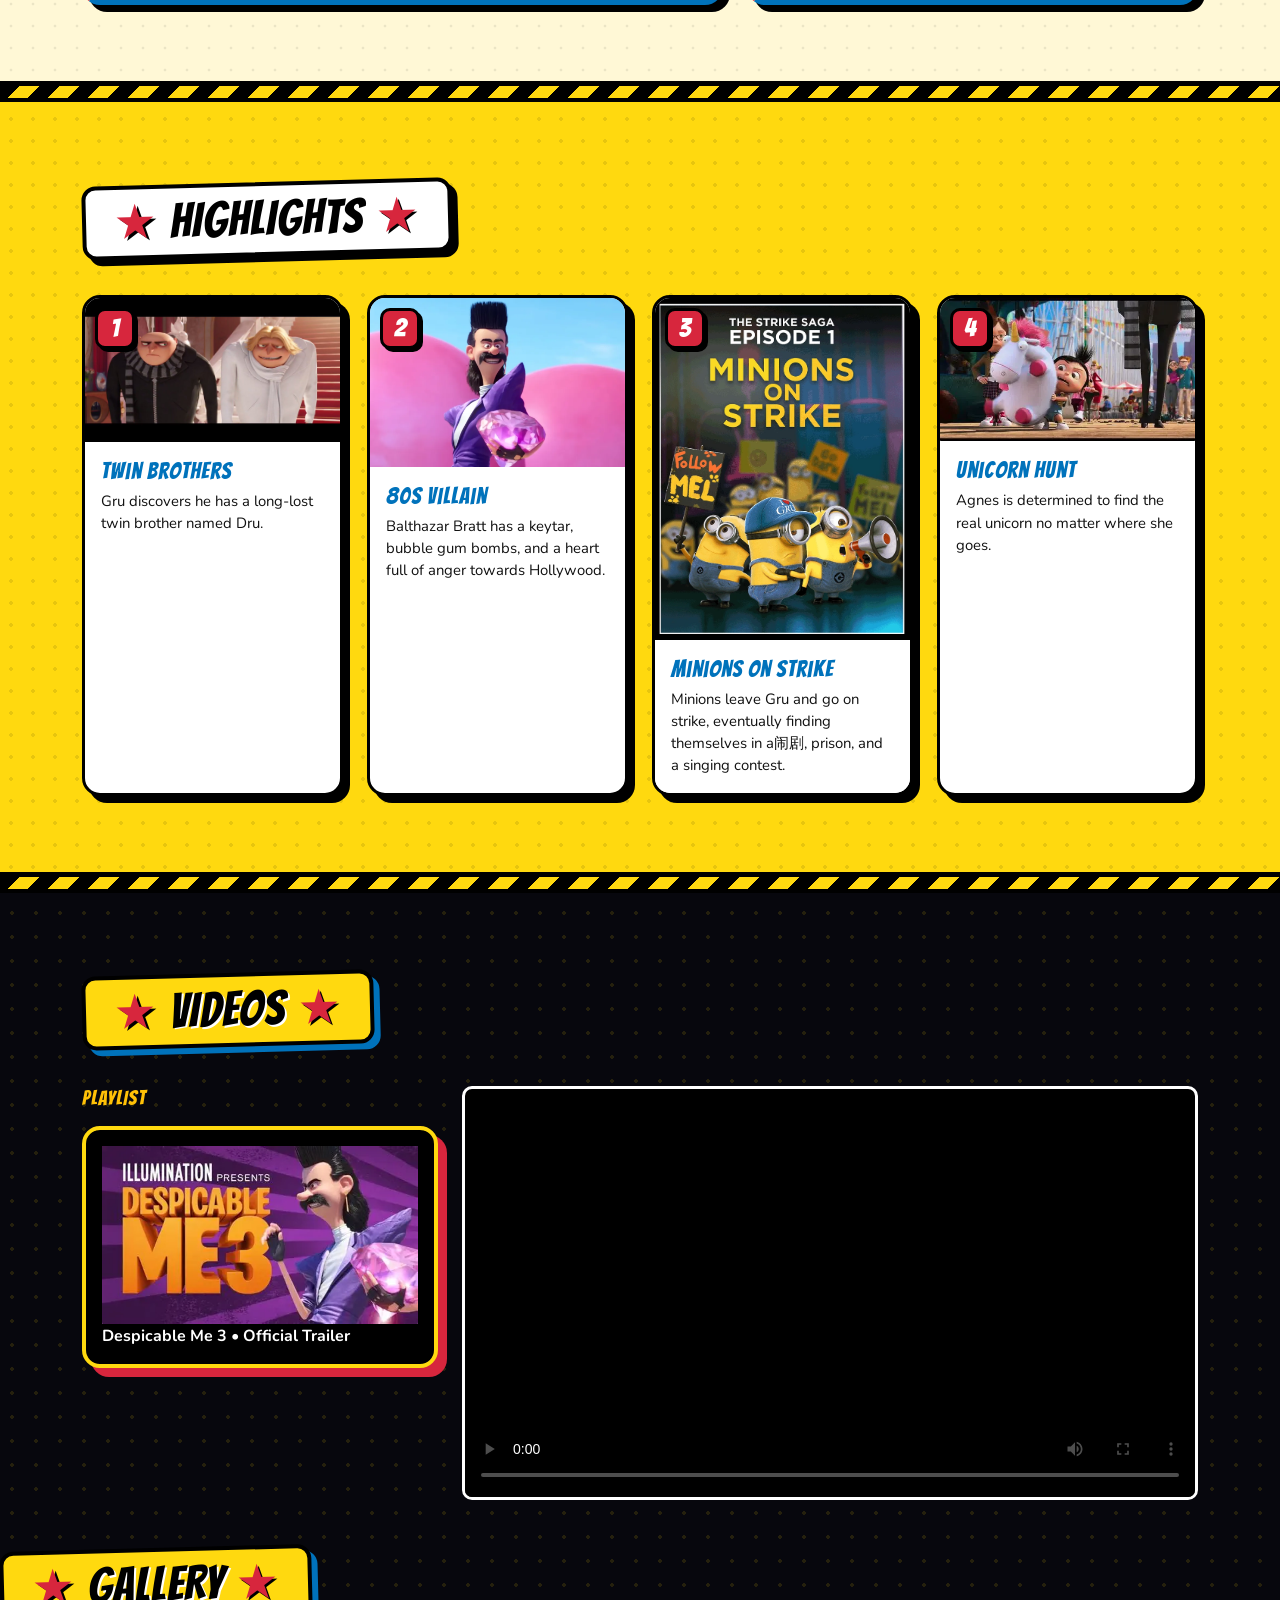
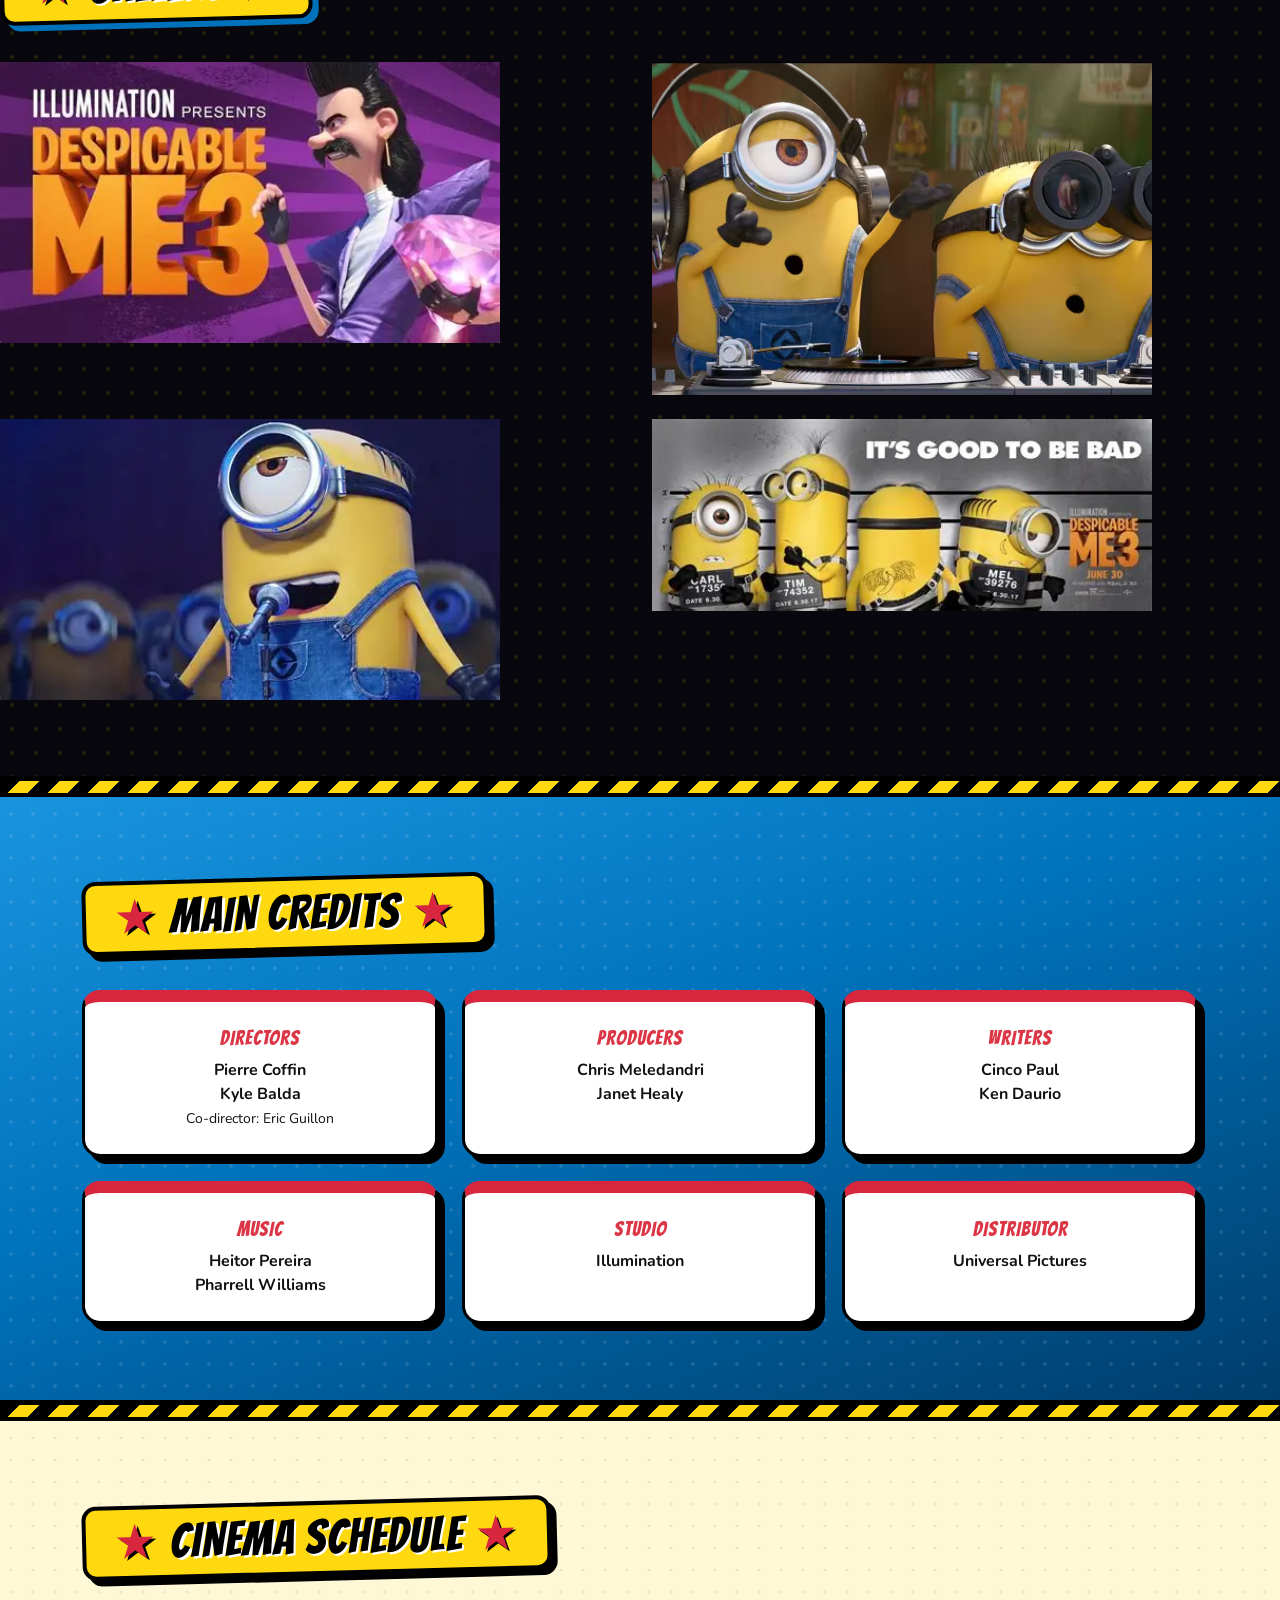
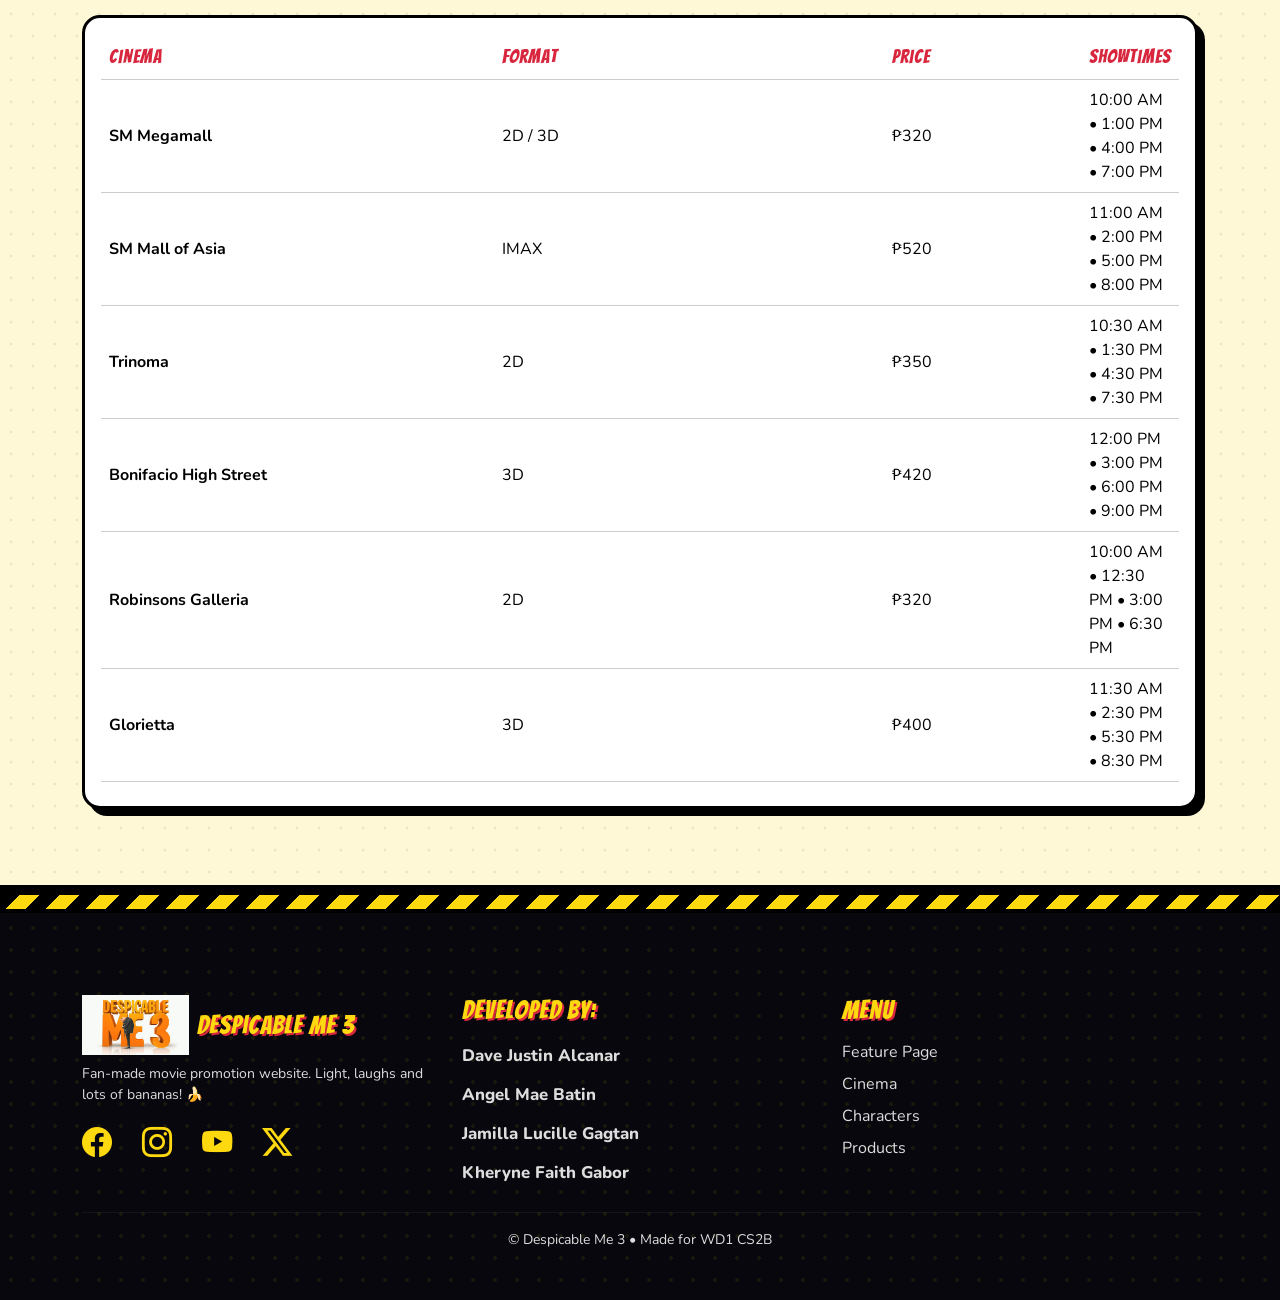
==== commit 1940bb85: "Update index.html" ====
--- a/index.html
+++ b/index.html
@@ -115,82 +115,6 @@
     </div>
   </div>
 </section>
-
-<!-- ================= VOICE ARTISTS (Actor → Character) ================= -->
-<section class="sec sec-yellow" id="cast">
- <div class="row g-4">
-
-  <div class="col-12 col-lg-6"><div class="pop vc h-100">
-    <div class="vside"><img src="media/img/carell.webp" alt="Steve Carell"><h5>Steve Carell</h5><span>Voice Actor</span><small>b. 1962 • USA • The Office</small></div>
-    <div class="varrow"><i class="bi bi-arrow-right-circle-fill"></i><b>VOICES</b></div>
-    <div class="vside chr"><img src="media/img/gru_dru.jpg" alt="Gru"><h5>Gru / Dru</h5><span>Character</span>
-      <p class="vdesc">A former supervillain who became a father to three girls and an agent of the Anti-Villain League. He discovers that he has a twin brother, which leads to a series of unexpected troubles. 
-        He may be stubborn, but he has a big heart when it comes to his family.</p></div>
-  </div></div>
-
-  <div class="col-12 col-lg-6"><div class="pop vc h-100">
-    <div class="vside"><img src="media/img/wiig.webp" alt="Kristen Wiig"><h5>Kristen Wiig</h5><span>Voice Actor</span><small>b. 1973 • USA • Bridesmaids</small></div>
-    <div class="varrow"><i class="bi bi-arrow-right-circle-fill"></i><b>VOICES</b></div>
-    <div class="vside chr"><img src="media/img/lucy.jpg" alt="Lucy Wilde"><h5>Lucy Wilde</h5><span>Character</span>
-      <p class="vdesc">A skilled agent of the Anti-Villain League and Gru's wife. Brave, cheerful, and adept with gadgets and combat. She strives to be a good mother to her three daughters.</p></div>
-  </div></div>
-
-  <div class="col-12 col-lg-6"><div class="pop vc h-100">
-    <div class="vside"><img src="media/img/parker.avif" alt="Trey Parker"><h5>Trey Parker</h5><span>Voice Actor</span><small>b. 1969 • USA • South Park</small></div>
-    <div class="varrow"><i class="bi bi-arrow-right-circle-fill"></i><b>VOICES</b></div>
-    <div class="vside chr"><img src="media/img/brat.avif" alt="Balthazar Bratt"><h5>Balthazar Bratt</h5><span>Character</span>
-      <p class="vdesc">A child star from the 1980s who lost his fame and became a villain seeking revenge on Hollywood. He uses a keytar and bubble gum bombs as his weapons..</p></div>
-  </div></div>
-
-  <div class="col-12 col-lg-6"><div class="pop vc h-100">
-    <div class="vside"><img src="media/img/miranda.webp" alt="Miranda Cosgrove"><h5>Miranda Cosgrove</h5><span>Voice Actor</span><small>b. 1993 • USA • iCarly</small></div>
-    <div class="varrow"><i class="bi bi-arrow-right-circle-fill"></i><b>VOICES</b></div>
-    <div class="vside chr"><img src="media/img/margo.avif" alt="Margo"><h5>Margo</h5><span>Character</span>
-      <p class="vdesc">The eldest of the three girls adopted by Gru. She is responsible and caring toward her sisters. The family often turns to her when they need help.</p></div>
-  </div></div>
-
-  <div class="col-12 col-lg-6"><div class="pop vc h-100">
-    <div class="vside"><img src="media/img/dana.jpg" alt="Dana Gaier"><h5>Dana Gaier</h5><span>Voice Actor</span><small>USA • Child Actress</small></div>
-    <div class="varrow"><i class="bi bi-arrow-right-circle-fill"></i><b>VOICES</b></div>
-    <div class="vside chr"><img src="media/img/edith.webp" alt="Edith"><h5>Edith</h5><span>Character</span>
-      <p class="vdesc">The mischievous and brave middle child. She loves pranks and always carries unusual gadgets. Behind all the silliness, she loves her family very much..</p></div>
-  </div></div>
-
-  <div class="col-12 col-lg-6"><div class="pop vc h-100">
-    <div class="vside"><img src="media/img/scharrel.jpg" alt="Nev Scharrel"><h5>Nev Scharrel</h5><span>Voice Actor</span><small>Netherlands • Child Actress</small></div>
-    <div class="varrow"><i class="bi bi-arrow-right-circle-fill"></i><b>VOICES</b></div>
-    <div class="vside chr"><img src="media/img/agnes.webp" alt="Agnes"><h5>Agnes</h5><span>Character</span>
-      <p class="vdesc">The youngest and most innocent of the three sisters. She loves unicorns and is determined to find one in Freedonia. She is easy to love and always has a smile.</p></div>
-  </div></div>
-
-  <div class="col-12 col-lg-6"><div class="pop vc h-100">
-    <div class="vside"><img src="media/img/coffin.jpg" alt="Pierre Coffin"><h5>Pierre Coffin</h5><span>Voice Actor</span><small>b. 1967 • France • Director</small></div>
-    <div class="varrow"><i class="bi bi-arrow-right-circle-fill"></i><b>VOICES</b></div>
-    <div class="vside chr"><img src="media/img/minions.jpg" alt="Minions"><h5>Minions / Mel</h5><span>Character</span>
-      <p class="vdesc">Gru's small yellow followers who love bananas and mischief. Mel is their spokesperson and leads their decisions. Even when things get chaotic, they never forget Gru.</p></div>
-  </div></div>
-
-  <div class="col-12 col-lg-6"><div class="pop vc h-100">
-    <div class="vside"><img src="media/img/slate.webp" alt="Jenny Slate"><h5>Jenny Slate</h5><span>Voice Actor</span><small>b. 1982 • USA • Obvious Child</small></div>
-    <div class="varrow"><i class="bi bi-arrow-right-circle-fill"></i><b>VOICES</b></div>
-    <div class="vside chr"><img src="media/img/valirie.webp" alt="Valerie Da Vinci"><h5>Valerie Da Vinci</h5><span>Character</span>
-      <p class="vdesc">She is the new director of the Anti-Villain League. She fired Gru and Lucy after they failed to catch Bratt. She is strict and proud, but she also wants to protect the world in her own way.</p></div>
-  </div></div>
-
-  <div class="col-12 col-lg-6"><div class="pop vc h-100">
-    <div class="vside"><img src="media/img/coogan.avif" alt="Steve Coogan"><h5>Steve Coogan</h5><span>Voice Actor</span><small>b. 1965 • England • Alan Partridge</small></div>
-    <div class="varrow"><i class="bi bi-arrow-right-circle-fill"></i><b>VOICES</b></div>
-    <div class="vside chr"><img src="media/img/Fritz_150w.webp" alt="Fritz"><h5>Fritz / Silas</h5><span>Character</span>
-      <p class="vdesc">The loyal and formal butler of Dru in Freedonia. Always ready to serve and has his own unique personality. He is one of the first to greet Gru.</p></div>
-  </div></div>
-
-  <div class="col-12 col-lg-6"><div class="pop vc h-100">
-    <div class="vside"><img src="media/img/julie.webp" alt="Julie Andrews"><h5>Julie Andrews</h5><span>Voice Actor</span><small>b. 1935 • England • Mary Poppins</small></div>
-    <div class="varrow"><i class="bi bi-arrow-right-circle-fill"></i><b>VOICES</b></div>
-    <div class="vside chr"><img src="media/img/marlena.png" alt="Marlena Gru"><h5>Marlena Gru</h5><span>Character</span>
-      <p class="vdesc">The mother of Gru and Dru. She is elegant, loving, and always has advice for her sons. She reminds everyone that family is the most important thing..</p></div>
-  </div></div>
-
 </div>
     </div>
   </div>
@@ -233,27 +157,6 @@
     </div>
   </div>
 </section>
-
-<!-- ================= MERCH ================= -->
-<section class="sec sec-yellow" id="merch">
-  <div class="container">
-    <h2 class="ttl text-center">OFFICIAL MERCH</h2>
-    <div class="row row-cols-1 row-cols-sm-2 row-cols-lg-4 g-4">
-
-      <div class="col"><div class="pop pcard h-100"><div class="pimg"><img src="media/img/P1.jpg" alt=""></div><div class="pb"><h5>minion bag</h5><p>Compact na bag for the item.</p><b class="price">₱799</b><button class="btn btn-y add w-100" data-price="799">Add To Cart</button></div></div></div>
-      <div class="col"><div class="pop pcard h-100"><div class="pimg"><img src="media/img/P2.jpg" alt=""></div><div class="pb"><h5>Mel hut</h5><p>Cute for kids</p><b class="price">₱599</b><button class="btn btn-y add w-100" data-price="599">Add To Cart</button></div></div></div>
-      <div class="col"><div class="pop pcard h-100"><div class="pimg"><img src="media/img/P3.jpg" alt=""></div><div class="pb"><h5>Minion key chain</h5><p>Iconic Keychain minions</p><b class="price">₱899</b><button class="btn btn-y add w-100" data-price="899">Add To Cart</button></div></div></div>
-      <div class="col"><div class="pop pcard h-100"><div class="pimg"><img src="media/img/P4.jpg" alt=""></div><div class="pb"><h5>Minion mugs</h5><p>Collectable mugs</p><b class="price">₱1,099</b><button class="btn btn-y add w-100" data-price="1099">Add To Cart</button></div></div></div>
-
-      <div class="col"><div class="pop pcard h-100"><div class="pimg"><img src="media/img/P5.jpg" alt=""></div><div class="pb"><h5>Minion Notebook</h5><p>Compact notebook for notes.</p><b class="price">₱399</b><button class="btn btn-y add w-100" data-price="399">Add To Cart</button></div></div></div>
-      <div class="col"><div class="pop pcard h-100"><div class="pimg"><img src="media/img/P6.jpg" alt=""></div><div class="pb"><h5>Minion dolls</h5><p>Well design dolls</p><b class="price">₱1,499</b><button class="btn btn-y add w-100" data-price="1499">Add To Cart</button></div></div></div>
-      <div class="col"><div class="pop pcard h-100"><div class="pimg"><img src="media/img/P7.jpg" alt=""></div><div class="pb"><h5>minions sticker</h5><p>Minion sticker for bedroom</p><b class="price">₱499</b><button class="btn btn-y add w-100" data-price="499">Add To Cart</button></div></div></div>
-      <div class="col"><div class="pop pcard h-100"><div class="pimg"><img src="media/img/P8.jpg" alt=""></div><div class="pb"><h5>Minions Toys</h5><p>Collectable toys</p><b class="price">₱1,299</b><button class="btn btn-y add w-100" data-price="1299">Add To Cart</button></div></div></div>         
-      <div class="col"><div class="pop pcard h-100"><div class="pimg"><img src="media/img/P9.jpg" alt=""></div><div class="pb"><h5>Minion Shirts</h5><p>Cotton Tshirts</p><b class="price">₱1,199</b><button class="btn btn-y add w-100" data-price="1199">Add To Cart</button></div></div></div>
-      <div class="col"><div class="pop pcard h-100"><div class="pimg"><img src="media/img/P10.jpg" alt=""></div><div class="pb"><h5>Minions tumbler</h5><p>Collectable tumbler</p><b class="price">₱999</b><button class="btn btn-y add w-100" data-price="999">Add To Cart</button></div></div></div>
-      <div class="col"><div class="pop pcard h-100"><div class="pimg"><img src="media/img/Barbie.jpg" alt=""></div><div class="pb"><h5>Barbie Doll</h5><p>Collectable doll</p><b class="price">₱999</b><button class="btn btn-y add w-100" data-price="999">Add To Cart</button></div></div></div>
-       <div class="col"><div class="pop pcard h-100"><div class="pimg"><img src="media/img/brattstat.jpg" alt=""></div><div class="pb"><h5>Bratt Statue</h5><p>Collectable statue</p><b class="price">₱999</b><button class="btn btn-y add w-100" data-price="999">Add To Cart</button></div></div></div>
-  </div>
 </section>
 
 <footer id="site-footer"></footer>
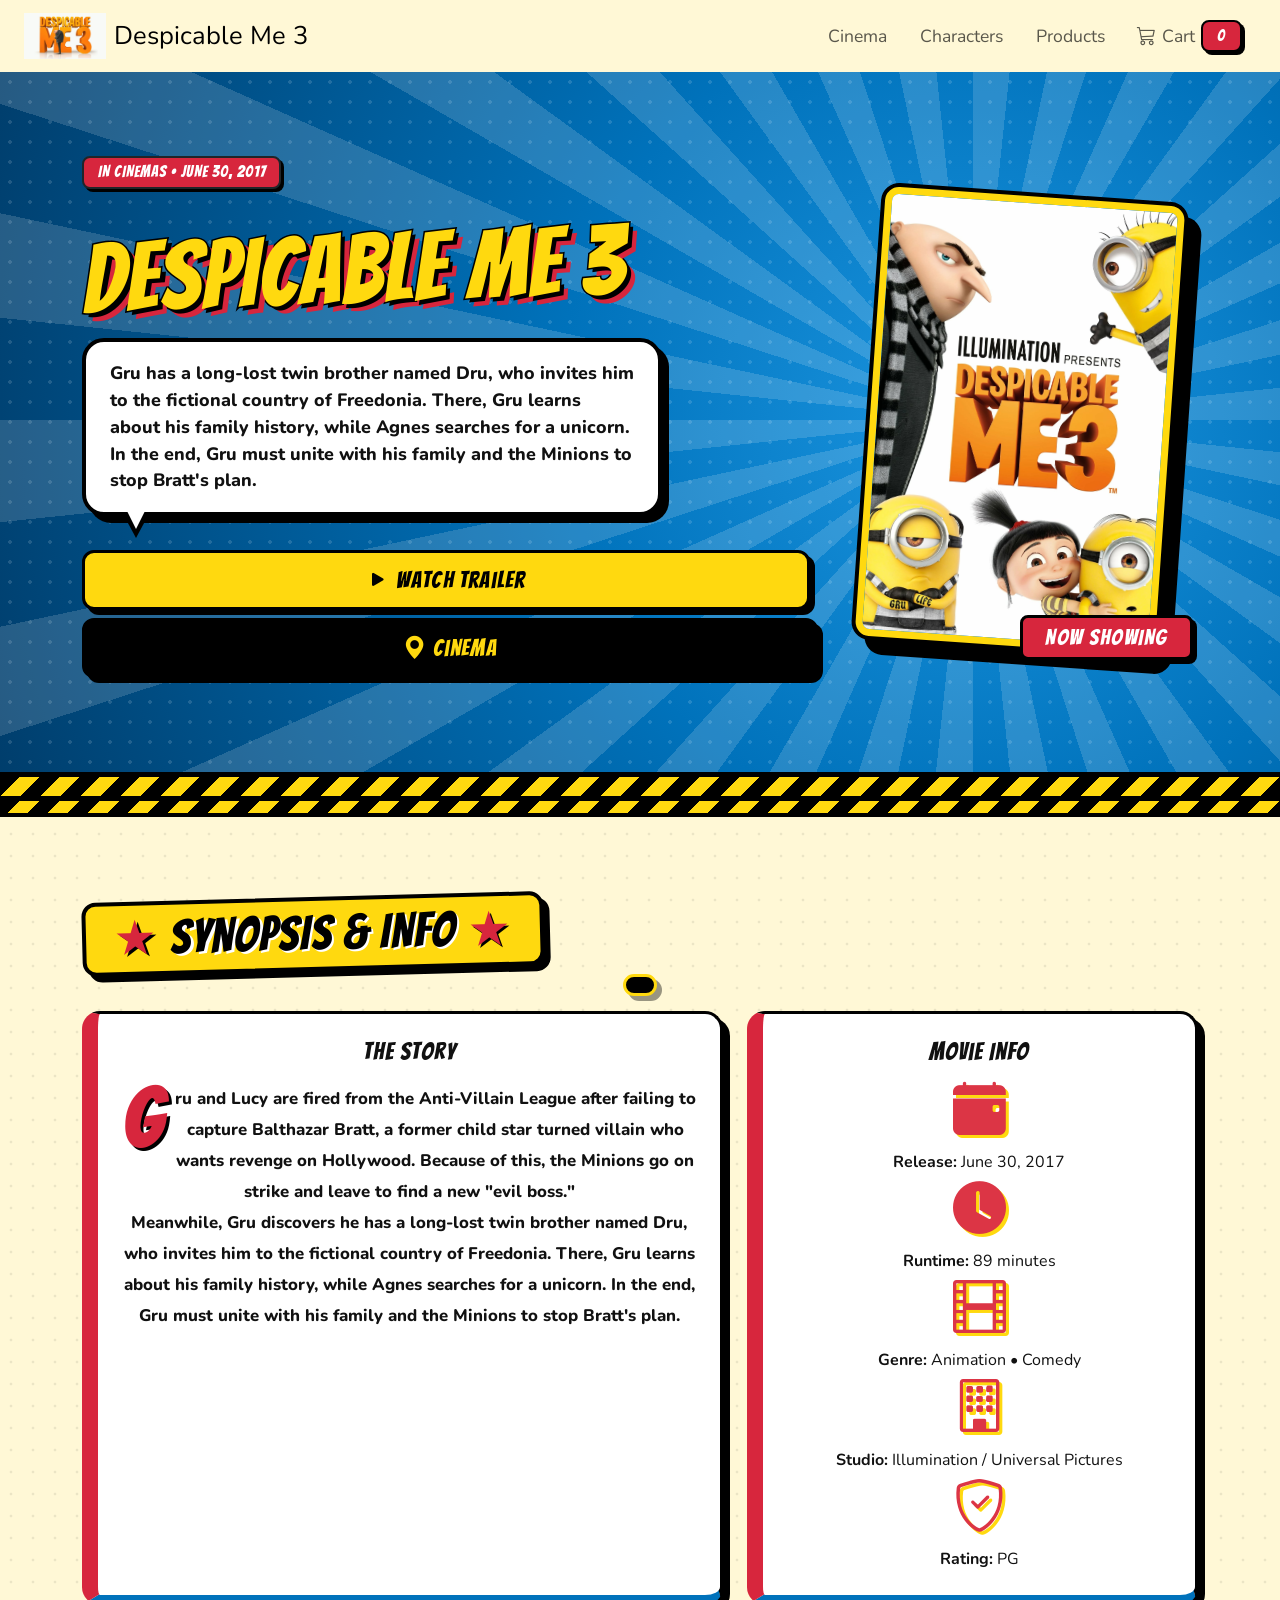
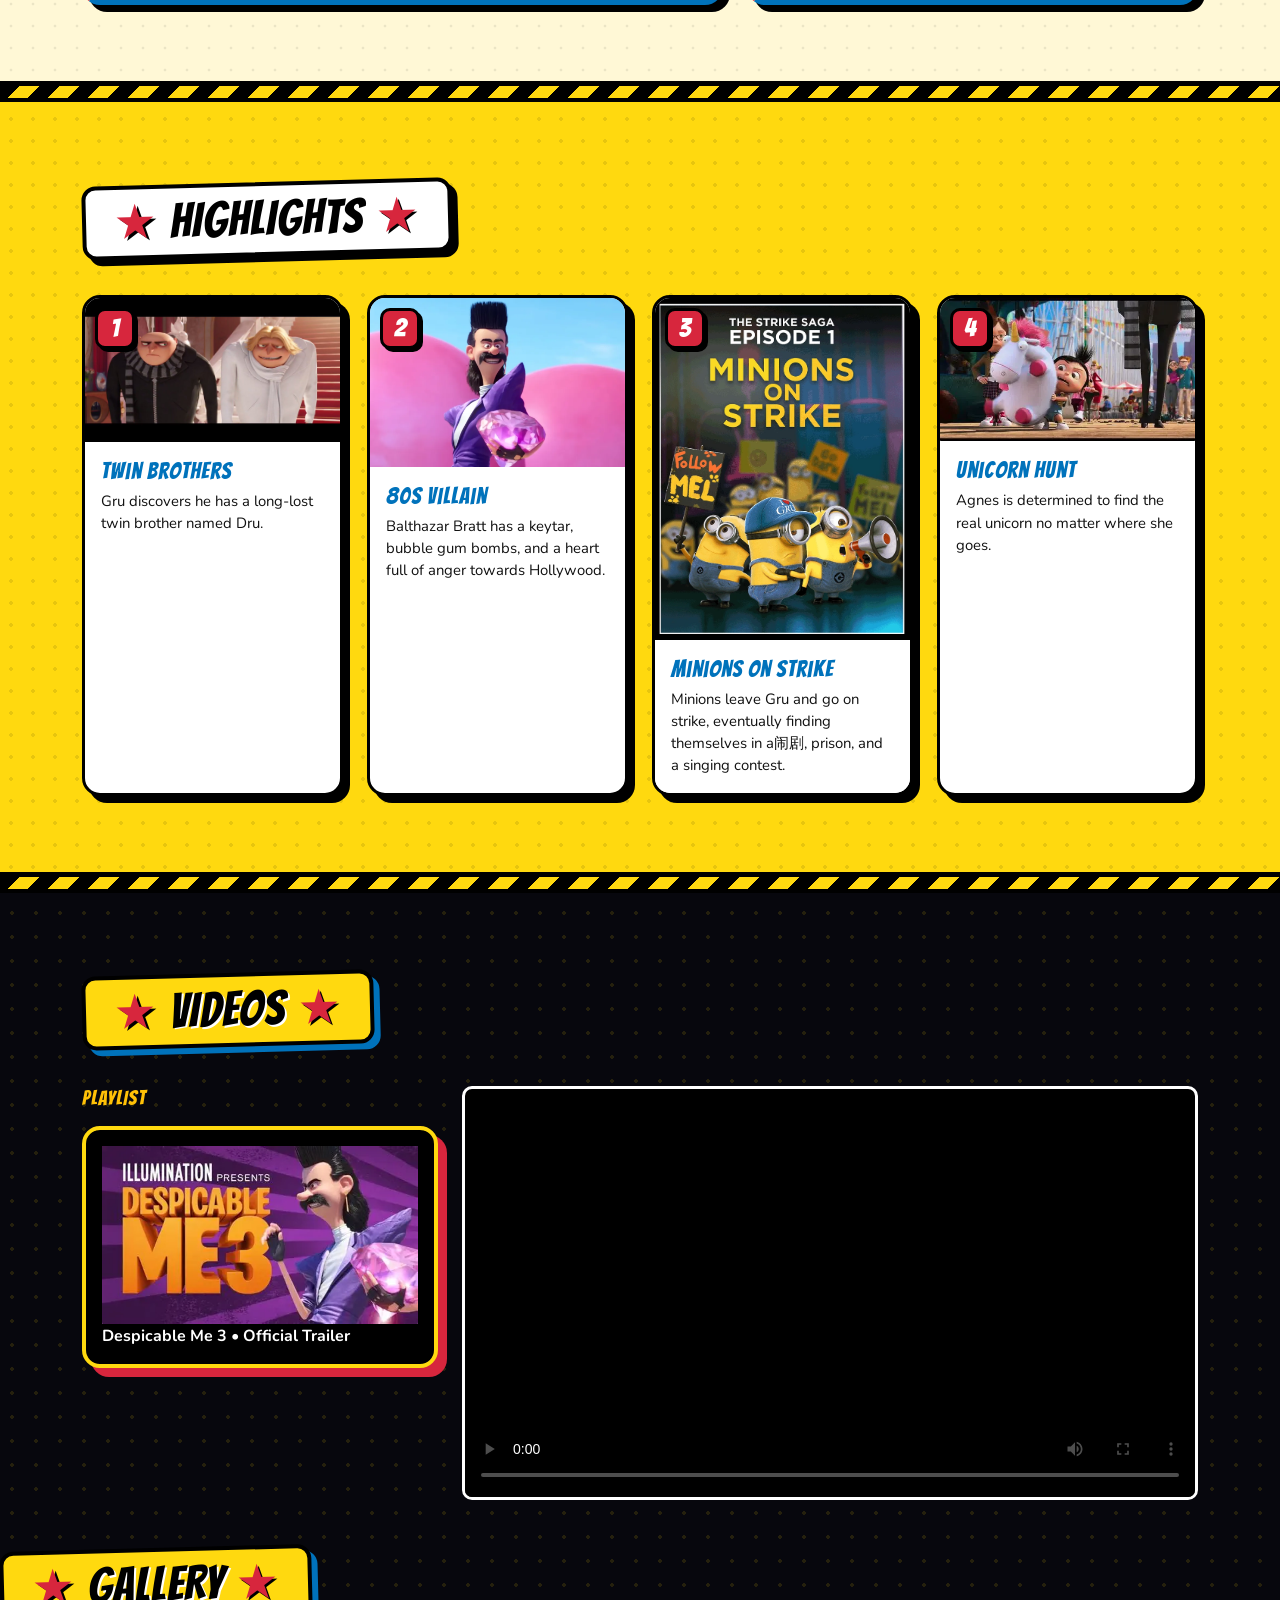
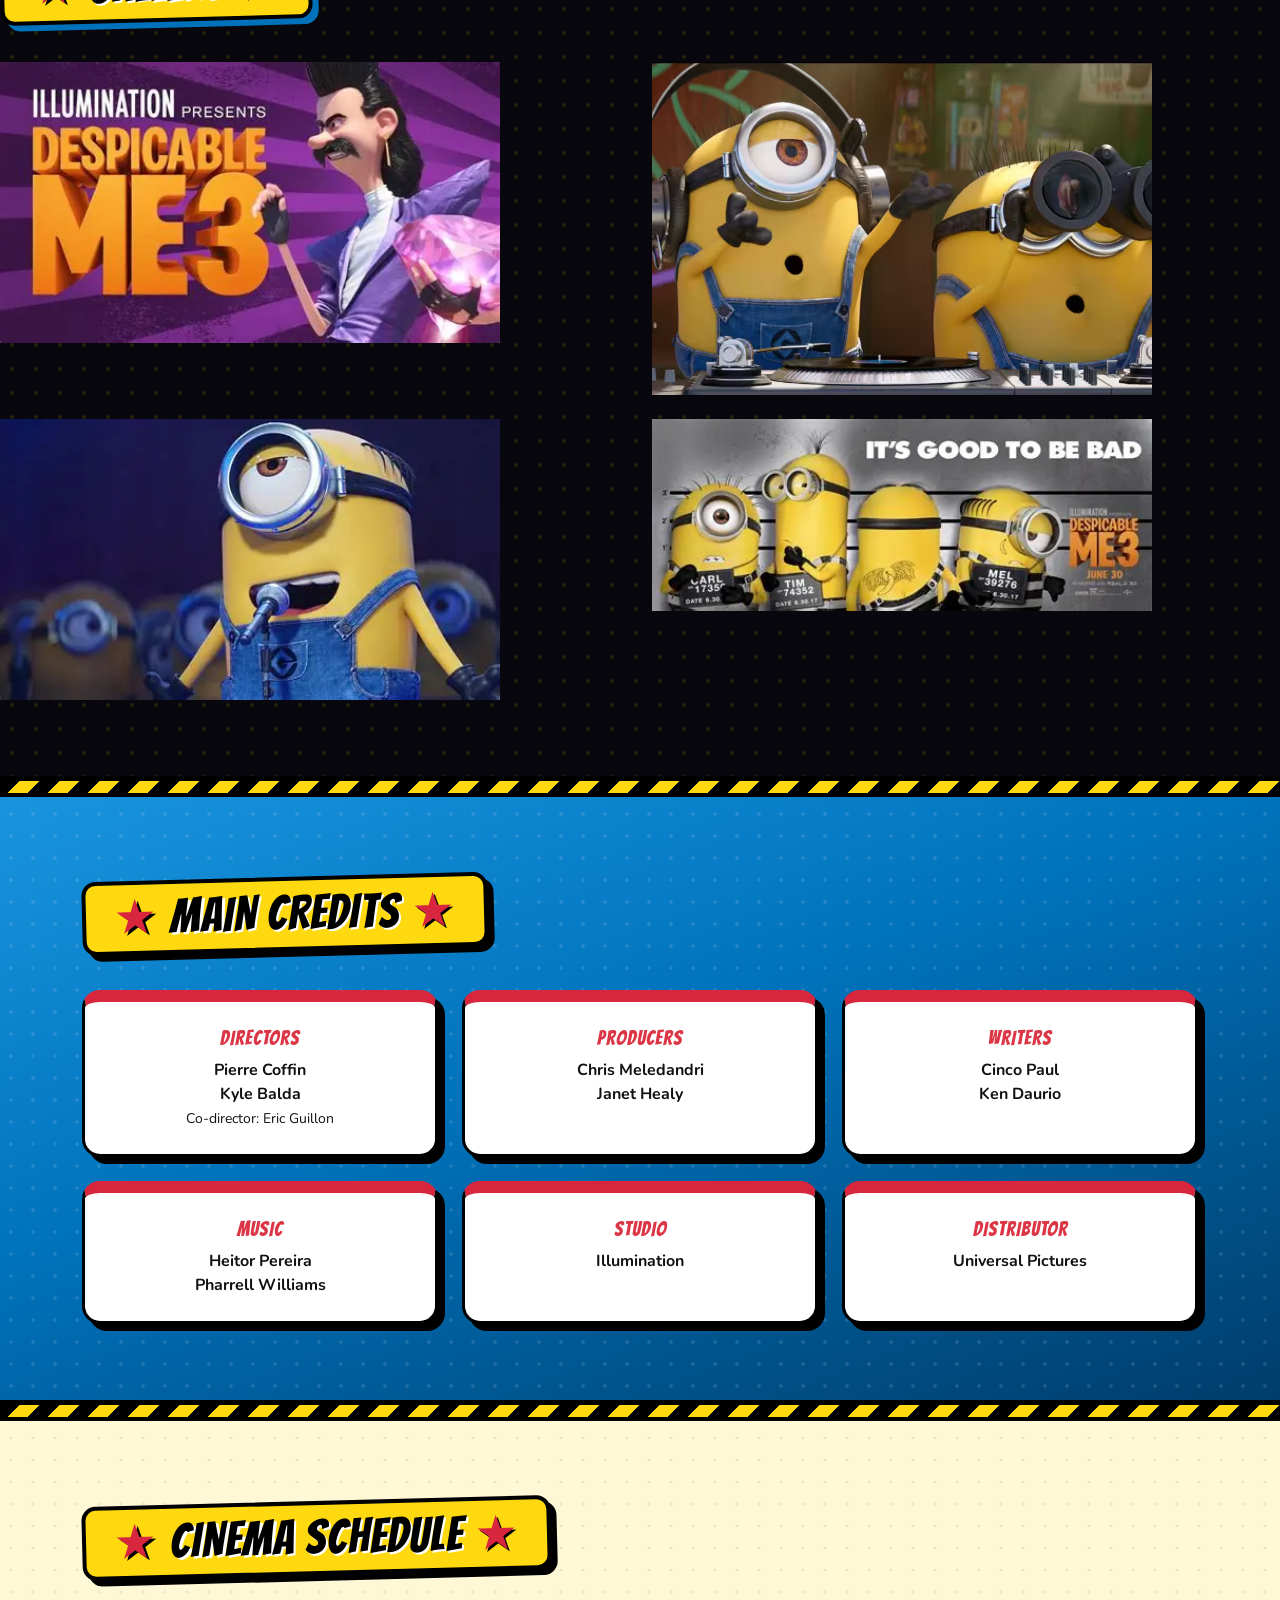
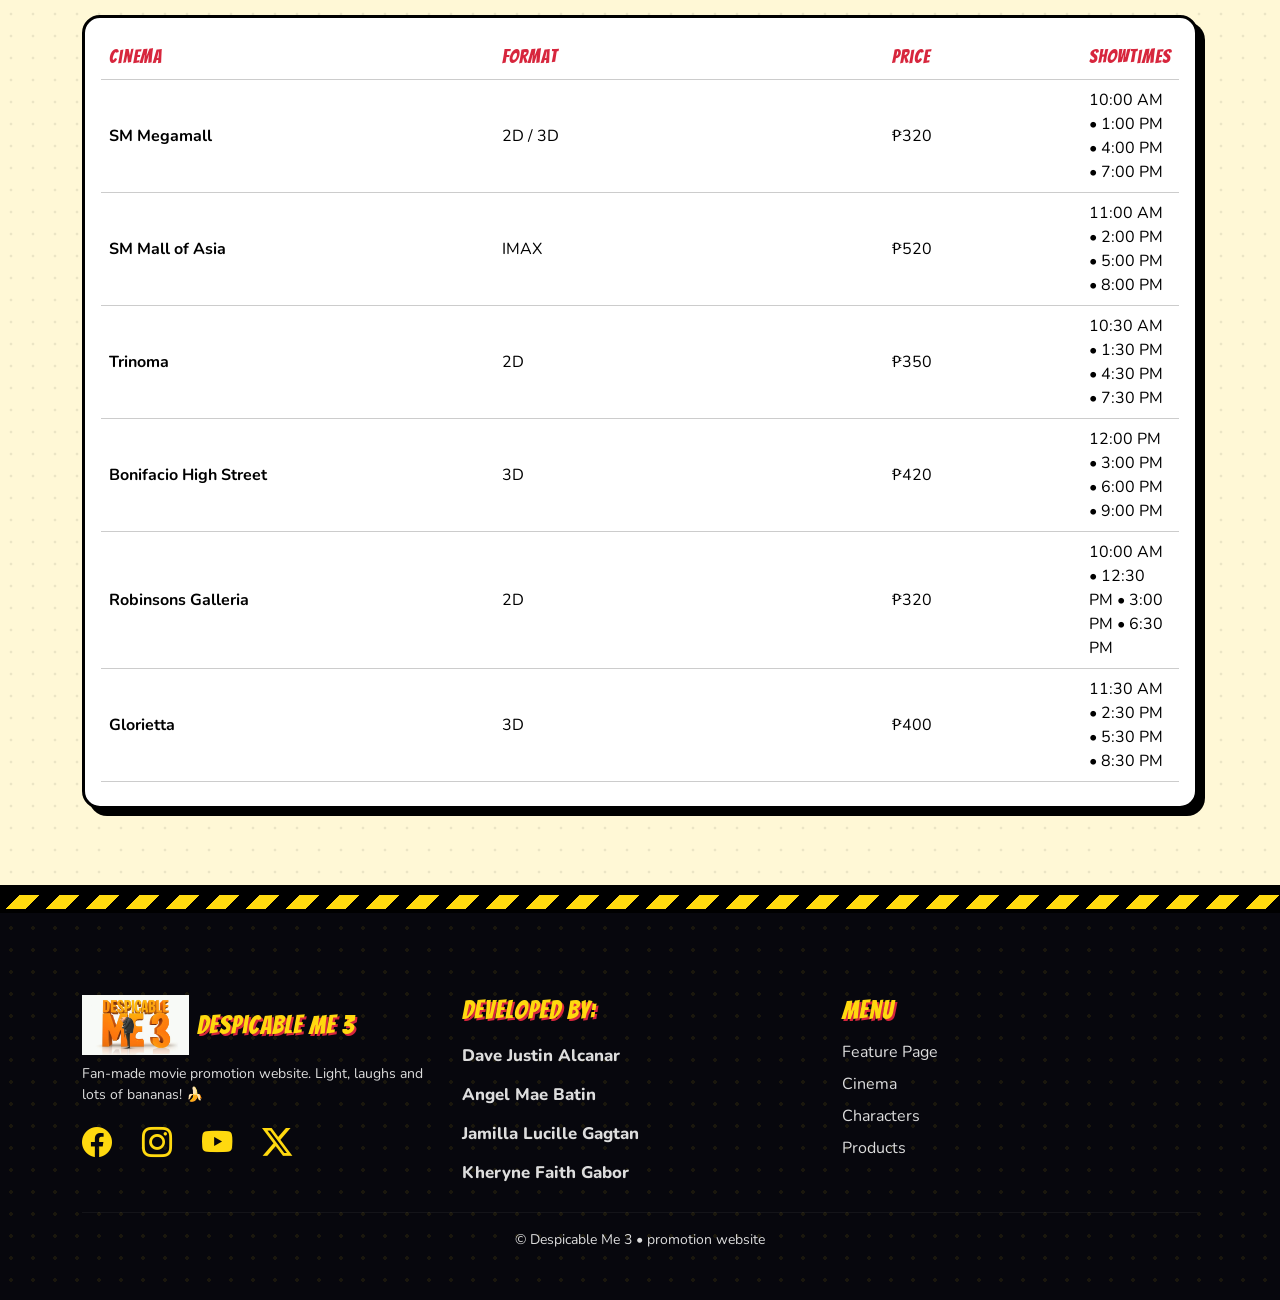
==== commit 24bacd9f: "Update index.html" ====
--- a/index.html
+++ b/index.html
@@ -12,7 +12,7 @@
 
 <header id="site-header"></header>
 
-<!-- ================= HERO ================= -->
+<!--HERO-->
 <section class="hero" id="home">
   <div class="container">
     <div class="row align-items-center g-4">
@@ -30,7 +30,7 @@
   </div>
 </section>
 
-<!-- ================= SYNOPSIS & INFO ================= -->
+<!--SYNOPSIS & INFO-->
 <section class="sec sec-light" id="synopsis">
   <div class="container">
     <h2 class="ttl text-center">SYNOPSIS & INFO</h2>
@@ -58,7 +58,7 @@
   </div>
 </section>
 
-<!-- ================= HIGHLIGHTS ================= -->
+<!--  HIGHLIGHTS  -->
 <section class="sec sec-yellow" id="highlights">
   <div class="container">
     <h2 class="ttl text-center">HIGHLIGHTS</h2>
@@ -83,7 +83,7 @@
   </div>
 </section>
 
-<!-- ================= VIDEOS & GALLERY ================= -->
+<!-- VIDEOS & GALLERY -->
 <section class="sec sec-dark" id="trailer">
   <div class="container">
     <h2 class="ttl text-center">VIDEOS</h2>
@@ -115,12 +115,13 @@
     </div>
   </div>
 </section>
+
 </div>
     </div>
   </div>
 </section>
 
-<!-- ================= MAIN CREDITS ================= -->
+<!--  MAIN CREDITS-->
 <section class="sec sec-blue" id="credits">
   <div class="container">
     <h2 class="ttl text-center">MAIN CREDITS</h2>
@@ -135,7 +136,7 @@
   </div>
 </section>
 
-<!-- ================= CINEMA ================= -->
+<!-- CINEMA -->
 <section class="sec sec-light" id="cinema">
   <div class="container">
     <h2 class="ttl text-center">CINEMA SCHEDULE</h2>
--- a/rsc/css/style.css
+++ b/rsc/css/style.css
@@ -8,7 +8,7 @@
 img{max-width:100%}
 ::selection{background:var(--y);color:#000}
 
-/* ===== KEYFRAMES ===== */
+/* KEYFRAMES */
 @keyframes haz{to{background-position:40px 0}}
 @keyframes spin{to{rotate:360deg}}
 @keyframes rays{to{transform:rotate(360deg)}}
@@ -32,7 +32,7 @@
   .nav-dm .navbar-nav{align-items:flex-start}
   .nav-dm .navbar-brand span{font-size:1.2rem}
 }
-/* ===== BUTTONS ===== */
+/*BUTTONS*/
 .btn{font-family:'Bangers';letter-spacing:1.2px;border:3px solid #000!important;border-radius:12px;box-shadow:5px 5px 0 #000;transition:.15s;font-size:1.2rem;padding:.5rem 1.3rem}
 .btn:hover{transform:translate(-2px,-3px) rotate(-2deg);box-shadow:8px 8px 0 #000}
 .btn:active{transform:translate(3px,3px);box-shadow:1px 1px 0 #000}
@@ -42,19 +42,19 @@
 .btn-lg{font-size:1.45rem;padding:.6rem 1.7rem}
 .hero .btn-y:not(:hover){animation:pulse 1.7s infinite}
 
-/* ===== BADGES ===== */
+/* BADGES*/
 .badge{font-family:'Bangers';letter-spacing:1px;font-weight:400;border:2px solid #000;font-size:1rem;padding:.4em .85em;border-radius:8px}
 .badge.bg-danger{background:var(--r)!important;box-shadow:3px 3px 0 #000;display:inline-block;animation:wob 1.8s ease-in-out infinite}
 .badge.bg-dark{background:#000!important;color:var(--y)}
 
-/* ===== CARD ===== */
+/*CARD */
 .pop{background:#fff;color:#111;border:3px solid #000;border-radius:18px;box-shadow:7px 7px 0 #000;transition:transform .2s,box-shadow .2s;position:relative}
 .pop:hover{transform:translate(-3px,-6px) rotate(-1deg);box-shadow:12px 12px 0 #000}
 .row>[class*=col]:nth-child(even)>.pop:hover{transform:translate(-3px,-6px) rotate(1deg)}
 .row>[class*=col]>.pop{height:100%}
 .row>[class*=col]>a{display:block}
 
-/* ===== SECTIONS ===== */
+/*SECTIONS */
 .sec{position:relative;padding:96px 0 76px;border-bottom:5px solid #000}
 .sec::before,.hero::after,.page-h::after,#site-footer::before{content:"";position:absolute;left:0;right:0;border-color:#000;border-style:solid;border-width:0;
  background:linear-gradient(135deg,#000 25%,var(--y) 25% 50%,#000 50% 75%,var(--y) 75%);background-size:40px 40px;animation:haz 1.1s linear infinite}
@@ -65,7 +65,7 @@
 .sec-red{background:radial-gradient(#00000026 1.7px,transparent 1.8px) 0 0/22px 22px,linear-gradient(160deg,var(--r),var(--rd));color:#fff}
 .sec-dark{background:radial-gradient(#ffd90f1f 1.7px,transparent 1.8px) 0 0/24px 24px,var(--k);color:#fff}
 
-/* ===== SECTION TITLE ===== */
+/*SECTION TITLE */
 .ttl{position:relative;display:inline-block;background:var(--y);color:#000;font-size:clamp(1.9rem,4.2vw,3rem);padding:4px 28px;border:4px solid #000;border-radius:14px;box-shadow:6px 6px 0 #000;transform:rotate(-1.5deg);margin-bottom:40px;text-shadow:2px 2px 0 #fff}
 .ttl::before,.ttl::after{content:"★";display:inline-block;color:var(--r);text-shadow:2px 2px 0 #000;animation:spin 4s linear infinite}
 .ttl::before{margin-right:12px}.ttl::after{margin-left:12px;animation-direction:reverse}
@@ -73,7 +73,7 @@
 .sec-dark .ttl{box-shadow:6px 6px 0 var(--b)}
 .sec-blue .ttl,.sec-red .ttl{box-shadow:6px 6px 0 #000}
 
-/* ===== HERO ===== */
+/*HERO */
 .hero{position:relative;overflow:hidden;padding:84px 0 110px;border-bottom:5px solid #000;color:#fff;
  background:radial-gradient(#ffffff22 1.8px,transparent 1.9px) 0 0/20px 20px,radial-gradient(circle at 76% 48%,var(--b2) 0,var(--b) 40%,var(--bd) 100%)}
 .hero::before,.page-h::before{content:"";position:absolute;width:170vmax;height:170vmax;left:76%;top:48%;margin:-85vmax 0 0 -85vmax;pointer-events:none;
@@ -91,7 +91,7 @@
  box-shadow:0 0 0 4px #000,14px 14px 0 4px #000;transform:rotate(4deg);animation:flo 4.5s ease-in-out infinite}
 .hero .col-md-4::after{content:"NOW SHOWING";position:absolute;bottom:-14px;left:50%;white-space:nowrap;font-family:'Bangers';font-size:1.4rem;letter-spacing:1.5px;color:#fff;background:var(--r);padding:3px 22px;border:3px solid #000;border-radius:8px;box-shadow:4px 4px 0 #000;z-index:3;animation:swing 2.4s ease-in-out infinite}
 
-/* ===== PAGE HEADER ===== */
+/*PAGE HEADER*/
 .page-h{position:relative;padding:80px 0 84px;text-align:center;color:#fff;overflow:hidden;border-bottom:5px solid #000;
  background:radial-gradient(#ffffff22 1.8px,transparent 1.9px) 0 0/20px 20px,radial-gradient(circle at 50% 50%,var(--b2) 0,var(--b) 45%,var(--bd) 100%)}
 .page-h::before{left:50%;top:50%}
@@ -100,12 +100,12 @@
 .page-h h1{font-size:clamp(2.8rem,7.5vw,5.4rem);color:var(--y);-webkit-text-stroke:3px #000;paint-order:stroke fill;text-shadow:4px 4px 0 #000,8px 8px 0 var(--r);transform:rotate(-1.5deg);margin:0}
 .page-h p{font-weight:800;font-size:1.15rem;margin-top:22px;color:#fff;text-shadow:2px 2px 0 #000}
 
-/* ===== SYNOPSIS ===== */
+/*SYNOPSIS*/
 #synopsis p{font-size:1.14rem;line-height:1.85;font-weight:600}
 #synopsis p:first-of-type::first-letter{font-family:'Bangers';font-size:4.8rem;float:left;line-height:.8;margin:6px 14px 0 0;color:var(--r);text-shadow:3px 3px 0 #000}
 #synopsis .pop,#synopsis .box{padding:34px;border-left:16px solid var(--r)}
 
-/* ===== MORE INFO ===== */
+/*MORE INFO*/
 #info .pop{padding:28px 14px 22px;text-align:center;display:flex;flex-direction:column;align-items:center;border-bottom:10px solid var(--b)}
 #info .row>div:nth-child(2) .pop{border-bottom-color:var(--r)}
 #info .row>div:nth-child(3) .pop{border-bottom-color:#000}
@@ -117,7 +117,7 @@
 #info h5{color:var(--r);font-size:1.5rem;margin-bottom:4px}
 #info p{margin:0;font-weight:800;font-size:1.05rem}
 
-/* ===== HIGHLIGHTS ===== */
+/*HIGHLIGHTS*/
 #highlights .row{counter-reset:hl}
 .hl{overflow:hidden;display:flex;flex-direction:column;counter-increment:hl}
 .hl::before{content:counter(hl);position:absolute;top:10px;left:10px;z-index:3;min-width:40px;padding:0 10px;text-align:center;font-family:'Bangers';font-size:1.6rem;line-height:1.35;color:#fff;background:var(--r);border:3px solid #000;border-radius:10px;box-shadow:3px 3px 0 #000;animation:wob 2s ease-in-out infinite}
@@ -127,17 +127,17 @@
 .hl h5{color:var(--b);font-size:1.45rem;margin-bottom:4px}
 .hl p{margin:0;font-size:.93rem;line-height:1.5}
 
-/* ===== VIDEOS ===== */
+/*VIDEOS */
 .vitem{background:#000;border:4px solid var(--y);border-radius:18px;padding:16px;box-shadow:9px 9px 0 var(--r);margin-bottom:46px}
 .vplayer{display:block;width:100%;aspect-ratio:16/9;background:#000;border:3px solid #fff;border-radius:10px}
 
-/* ===== GALLERY ===== */
+/*GALLERY*/
 a:has(>img.gal){display:block}
 img.gal{display:block;width:100%;aspect-ratio:16/9;object-fit:cover;background:#fff;border:9px solid #fff;outline:4px solid #000;box-shadow:10px 10px 0 var(--y);transform:rotate(-1deg);transition:.3s;cursor:zoom-in;margin-bottom:30px}
 .row>[class*=col]:nth-child(even) img.gal{transform:rotate(1deg)}
 img.gal:hover{transform:rotate(0) scale(1.04);box-shadow:14px 14px 0 var(--r)}
 
-/* ===== CHARACTERS ===== */
+/*CHARACTERS*/
 .ccard{padding:26px 18px 22px;text-align:center;display:flex;flex-direction:column;align-items:center;border-top:14px solid var(--b)}
 #antagonists .ccard{border-top-color:#000}
 .cimg,.ccard>img{width:170px;height:170px;aspect-ratio:1/1;margin:0 auto 16px;border:4px solid #000;border-radius:18px;overflow:hidden;background:#fff;box-shadow:6px 6px 0 var(--y);flex-shrink:0;transition:.3s}
@@ -153,7 +153,7 @@
 #protagonists>.container>.pop,#antagonists>.container>.pop,.intro{padding:24px 30px;margin-bottom:40px;font-weight:700;font-size:1.08rem;display:block;border-left:14px solid var(--y)}
 #antagonists .badge.bg-dark{margin-top:12px}
 
-/* ===== VOICE ARTISTS ===== */
+/*VOICE ARTISTS*/
 .vc{display:flex;align-items:stretch;gap:10px;padding:24px 16px 20px;border-top:12px solid var(--y)}
 .vside{flex:1;display:flex;flex-direction:column;align-items:center;text-align:center;min-width:0}
 .vside.chr{flex:1.5}
@@ -171,7 +171,7 @@
 .varrow .bi{font-size:2.3rem;animation:nudge 1.1s ease-in-out infinite}
 .varrow b{font-family:'Bangers';font-size:.95rem;font-weight:400;color:#000;letter-spacing:1px}
 
-/* ===== FIX PRODUCT GRID: 4 per row (desktop), 2 (tablet), 1 (phone) ===== */
+/*FIX PRODUCT GRID*/
 .row.row-cols-lg-4{display:grid !important;grid-template-columns:repeat(4,1fr);gap:24px;margin:0 !important;align-items:stretch}
 .row.row-cols-lg-4 > .col{width:auto !important;max-width:none !important;padding:0 !important;margin:0 !important;min-width:0}
 .row.row-cols-lg-4 .pcard{height:100%}
@@ -179,15 +179,15 @@
 @media(max-width:820px){.row.row-cols-lg-4{grid-template-columns:repeat(2,1fr)}}
 @media(max-width:520px){.row.row-cols-lg-4{grid-template-columns:1fr}}
 
-/* ===== CREDITS + TABLES ===== */
+/*CREDITS + TABLES*/
 #credits .pop{padding:24px;display:block;border-top:12px solid var(--r)}
 .table{--bs-table-bg:transparent;margin:0}
 .table th{font-family:'Bangers';letter-spacing:1px;font-weight:400;color:var(--r);font-size:1.2rem;width:40%}
 .table td,.table th{border-color:#0003;vertical-align:middle}
 .table-striped>tbody>tr:nth-of-type(odd)>*{--bs-table-accent-bg:#ffd90f55}
 
-/* ===== CINEMA ===== */
-/* ===== FIX HEADER: logo + title sa kaliwang gilid, links sa kanan ===== */
+/*CINEMA */
+/*FIX HEADER */
 .nav-dm > .container{max-width:100% !important;padding-left:24px;padding-right:24px}
 .nav-dm .navbar-brand{display:flex !important;align-items:center;gap:10px;flex-shrink:0;white-space:nowrap;margin:0 auto 0 0}
 .nav-dm .navbar-brand span{font-size:1.6rem;line-height:1;white-space:nowrap}
@@ -201,7 +201,7 @@
   .nav-dm .navbar-brand span{font-size:1.2rem}
 }
 
-/* ===== CART ===== */
+/*CART*/
 .offcanvas{border-left:5px solid #000}
 .offcanvas-header{background:var(--y);border-bottom:4px solid #000}
 .offcanvas-title{font-family:'Bangers';font-size:1.7rem}
@@ -212,7 +212,7 @@
 #toast{position:fixed;left:50%;bottom:26px;transform:translate(-50%,140px);opacity:0;transition:.35s;z-index:2000;background:#000;color:var(--y);font-family:'Bangers';letter-spacing:1px;font-size:1.25rem;padding:10px 26px;border:3px solid var(--y);border-radius:12px;box-shadow:5px 5px 0 var(--r);pointer-events:none}
 #toast.show,#toast.on,#toast.active{transform:translate(-50%,0);opacity:1}
 
-/* ===== FOOTER ===== */
+/*FOOTER*/
 #site-footer{position:relative;background:radial-gradient(#ffd90f14 1.6px,transparent 1.7px) 0 0/22px 22px,var(--k);color:#ddd;padding:76px 0 26px;border-top:5px solid #000}
 #site-footer::before{top:0;height:18px;border-bottom-width:4px}
 #site-footer img{max-height:60px;width:auto}
@@ -228,12 +228,12 @@
 #site-footer a:hover>.bi:only-child{color:#fff;transform:scale(1.25) rotate(-10deg)}
 #site-footer hr{border-color:#fff3}
 
-/* ===== SCROLL POP-IN (Chrome/Edge) ===== */
+/*SCROLL POP-IN */
 @supports (animation-timeline:view()){
  .sec .pop,.sec .ttl,.sec img.gal,.sec .vitem{animation:rise linear both;animation-timeline:view();animation-range:entry 0% entry 40%}
 }
 
-/* ===== MOBILE ===== */
+/*MOBILE*/
 @media(max-width:767px){
  .hero{padding:56px 0 96px}
  .hero::before{left:50%;top:70%}
